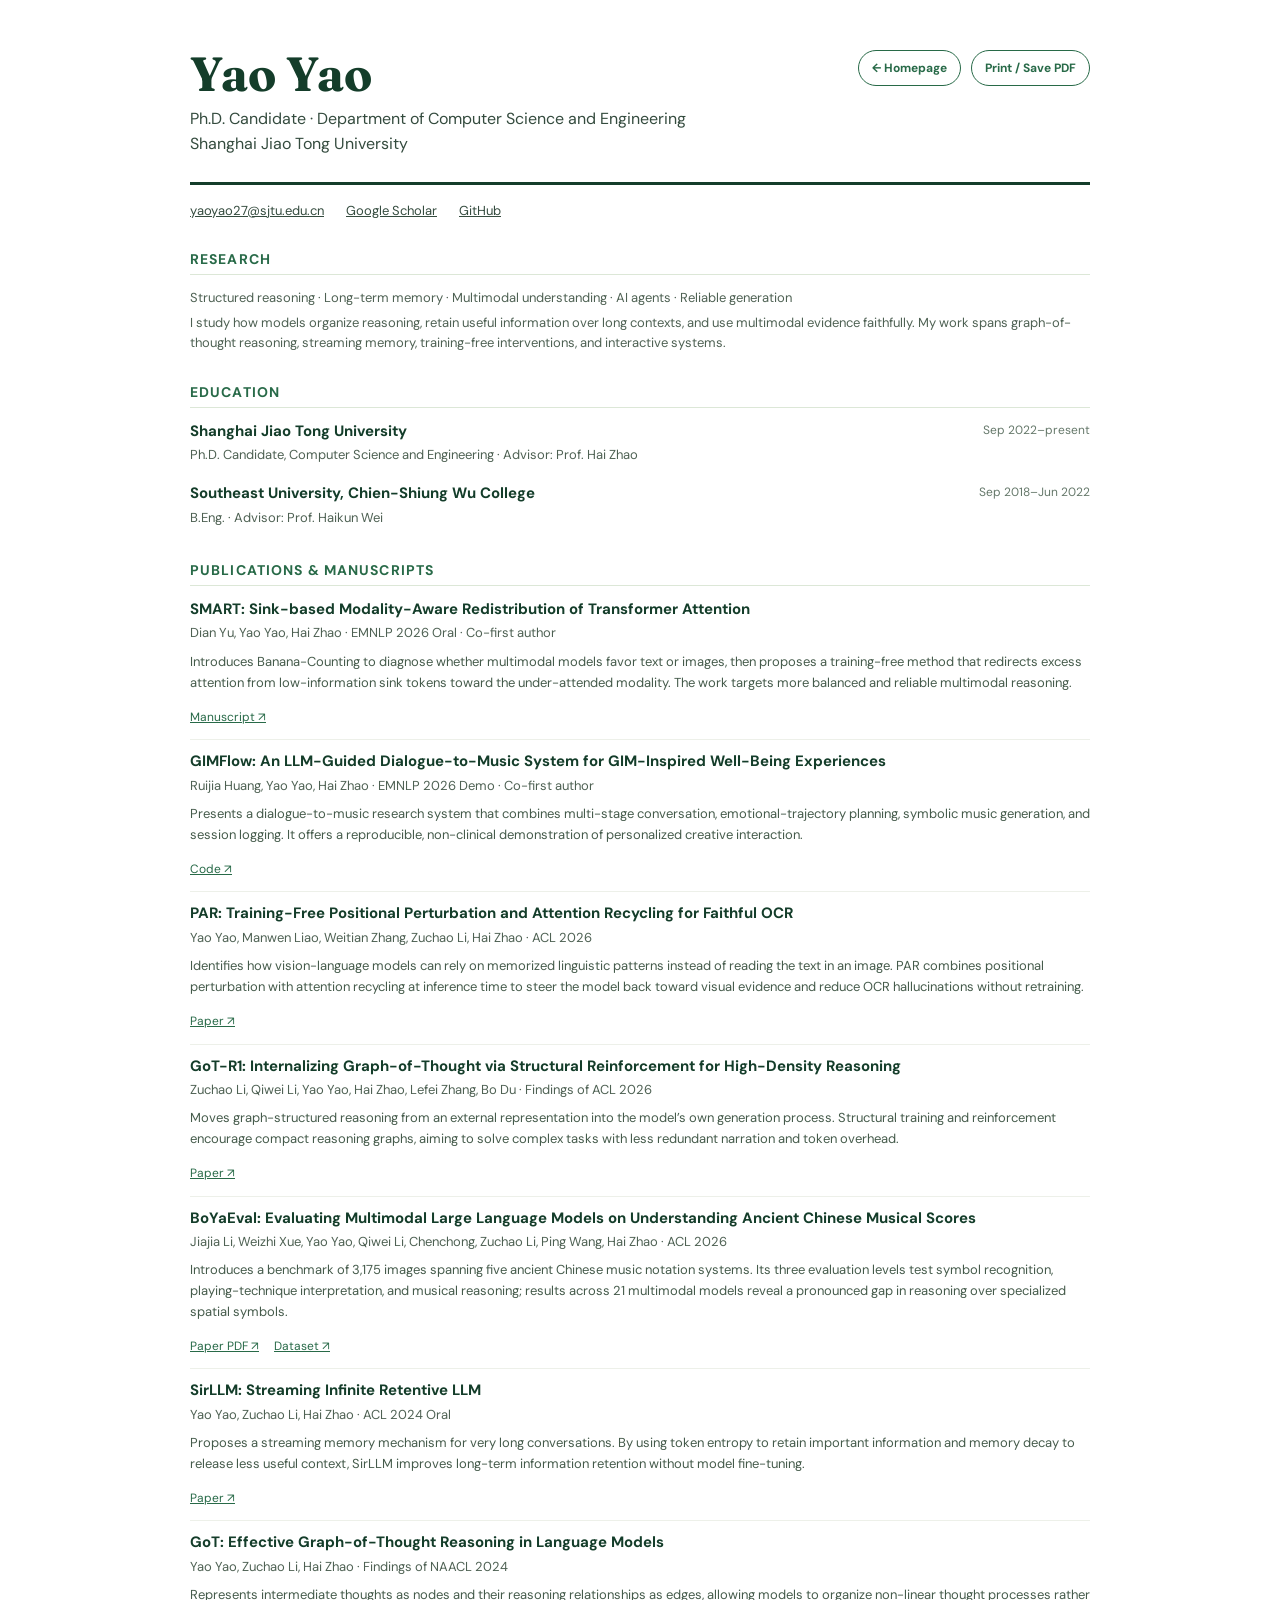
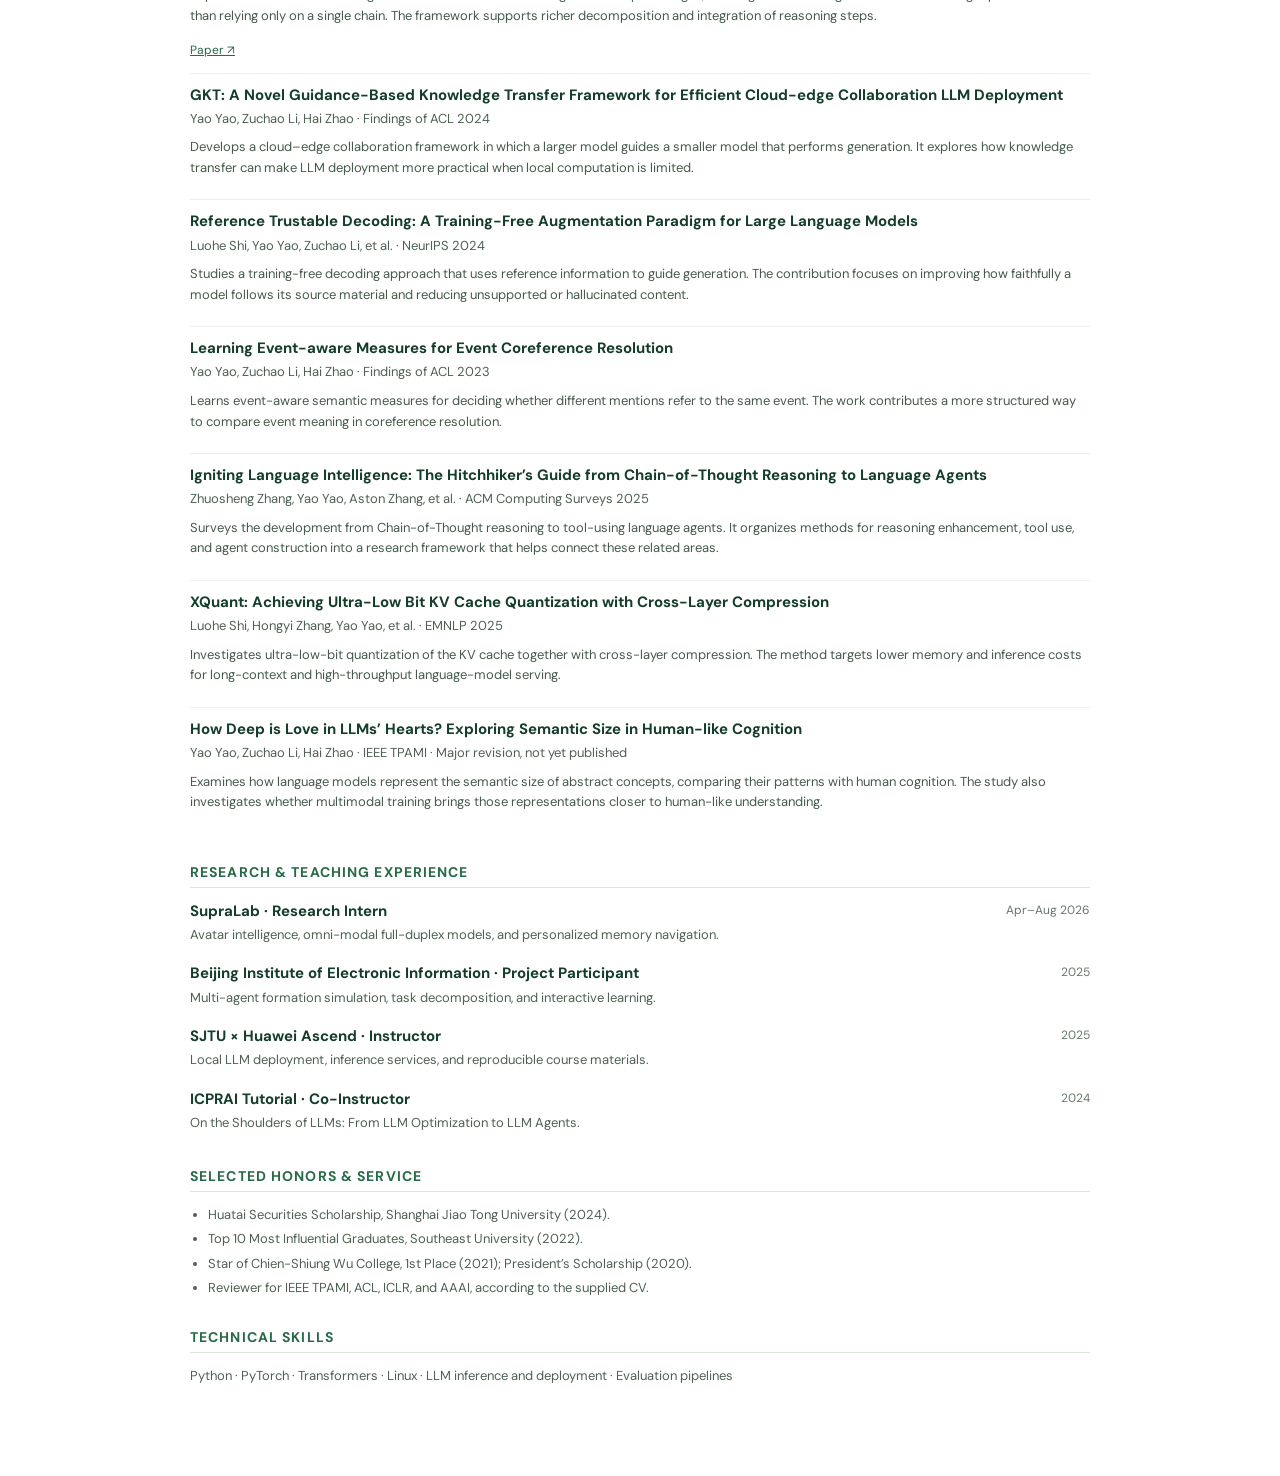
==== cv.html @ c5c96fae "Describe contributions for every CV paper" ====
<!doctype html>
<html lang="en">
<head>
  <meta charset="utf-8">
  <meta name="viewport" content="width=device-width, initial-scale=1">
  <meta name="description" content="Curriculum vitae of Yao Yao, Ph.D. candidate at Shanghai Jiao Tong University.">
  <title>CV · Yao Yao</title>
  <link rel="stylesheet" href="style.css">
</head>
<body class="cv-page">
  <a class="skip-link" href="#cv-main">Skip to CV</a>
  <main class="cv-shell" id="cv-main">
    <div class="cv-top"><div><h1>Yao Yao</h1><p>Ph.D. Candidate · Department of Computer Science and Engineering<br>Shanghai Jiao Tong University</p></div><div class="cv-toolbar"><a href="index.html">← Homepage</a><button type="button" onclick="window.print()">Print / Save PDF</button></div></div>
    <div class="cv-contact"><a href="mailto:yaoyao27@sjtu.edu.cn">yaoyao27@sjtu.edu.cn</a><a href="https://scholar.google.com/citations?user=tLMP3IkAAAAJ&amp;hl=en">Google Scholar</a><a href="https://github.com/Zoeyyao27">GitHub</a></div>
    <section class="cv-section"><h2>Research</h2><p>Structured reasoning · Long-term memory · Multimodal understanding · AI agents · Reliable generation</p><p>I study how models organize reasoning, retain useful information over long contexts, and use multimodal evidence faithfully. My work spans graph-of-thought reasoning, streaming memory, training-free interventions, and interactive systems.</p></section>
    <section class="cv-section"><h2>Education</h2><div class="cv-row"><div><h3>Shanghai Jiao Tong University</h3><p>Ph.D. Candidate, Computer Science and Engineering · Advisor: Prof. Hai Zhao</p></div><time>Sep 2022–present</time></div><div class="cv-row"><div><h3>Southeast University, Chien-Shiung Wu College</h3><p>B.Eng. · Advisor: Prof. Haikun Wei</p></div><time>Sep 2018–Jun 2022</time></div></section>
    <section class="cv-section" id="publications"><h2>Publications &amp; Manuscripts</h2>
      <div class="cv-pub"><h3>SMART: Sink-based Modality-Aware Redistribution of Transformer Attention</h3><p>Dian Yu, Yao Yao, Hai Zhao · EMNLP 2026 Oral · Co-first author</p><p class="cv-contribution">Introduces Banana-Counting to diagnose whether multimodal models favor text or images, then proposes a training-free method that redirects excess attention from low-information sink tokens toward the under-attended modality. The work targets more balanced and reliable multimodal reasoning.</p><a href="https://openreview.net/pdf?id=VONI2v2UzD">Manuscript ↗</a></div>
      <div class="cv-pub"><h3>GIMFlow: An LLM-Guided Dialogue-to-Music System for GIM-Inspired Well-Being Experiences</h3><p>Ruijia Huang, Yao Yao, Hai Zhao · EMNLP 2026 Demo · Co-first author</p><p class="cv-contribution">Presents a dialogue-to-music research system that combines multi-stage conversation, emotional-trajectory planning, symbolic music generation, and session logging. It offers a reproducible, non-clinical demonstration of personalized creative interaction.</p><a href="https://github.com/ruijiahuang2006-collab/gimflow">Code ↗</a></div>
      <div class="cv-pub"><h3>PAR: Training-Free Positional Perturbation and Attention Recycling for Faithful OCR</h3><p>Yao Yao, Manwen Liao, Weitian Zhang, Zuchao Li, Hai Zhao · ACL 2026</p><p class="cv-contribution">Identifies how vision-language models can rely on memorized linguistic patterns instead of reading the text in an image. PAR combines positional perturbation with attention recycling at inference time to steer the model back toward visual evidence and reduce OCR hallucinations without retraining.</p><a href="https://aclanthology.org/2026.acl-long.1065/">Paper ↗</a></div>
      <div class="cv-pub"><h3>GoT-R1: Internalizing Graph-of-Thought via Structural Reinforcement for High-Density Reasoning</h3><p>Zuchao Li, Qiwei Li, Yao Yao, Hai Zhao, Lefei Zhang, Bo Du · Findings of ACL 2026</p><p class="cv-contribution">Moves graph-structured reasoning from an external representation into the model’s own generation process. Structural training and reinforcement encourage compact reasoning graphs, aiming to solve complex tasks with less redundant narration and token overhead.</p><a href="https://aclanthology.org/2026.findings-acl.352/">Paper ↗</a></div>
      <div class="cv-pub"><h3>BoYaEval: Evaluating Multimodal Large Language Models on Understanding Ancient Chinese Musical Scores</h3><p>Jiajia Li, Weizhi Xue, Yao Yao, Qiwei Li, Chenchong, Zuchao Li, Ping Wang, Hai Zhao · ACL 2026</p><p class="cv-contribution">Introduces a benchmark of 3,175 images spanning five ancient Chinese music notation systems. Its three evaluation levels test symbol recognition, playing-technique interpretation, and musical reasoning; results across 21 multimodal models reveal a pronounced gap in reasoning over specialized spatial symbols.</p><a href="https://aclanthology.org/2026.acl-long.997.pdf">Paper PDF ↗</a><a href="https://huggingface.co/datasets/MYTH-Lab/BoYaEval">Dataset ↗</a></div>
      <div class="cv-pub"><h3>SirLLM: Streaming Infinite Retentive LLM</h3><p>Yao Yao, Zuchao Li, Hai Zhao · ACL 2024 Oral</p><p class="cv-contribution">Proposes a streaming memory mechanism for very long conversations. By using token entropy to retain important information and memory decay to release less useful context, SirLLM improves long-term information retention without model fine-tuning.</p><a href="https://aclanthology.org/2024.acl-long.143/">Paper ↗</a></div>
      <div class="cv-pub"><h3>GoT: Effective Graph-of-Thought Reasoning in Language Models</h3><p>Yao Yao, Zuchao Li, Hai Zhao · Findings of NAACL 2024</p><p class="cv-contribution">Represents intermediate thoughts as nodes and their reasoning relationships as edges, allowing models to organize non-linear thought processes rather than relying only on a single chain. The framework supports richer decomposition and integration of reasoning steps.</p><a href="https://aclanthology.org/2024.findings-naacl.183/">Paper ↗</a></div>
      <div class="cv-pub"><h3>GKT: A Novel Guidance-Based Knowledge Transfer Framework for Efficient Cloud-edge Collaboration LLM Deployment</h3><p>Yao Yao, Zuchao Li, Hai Zhao · Findings of ACL 2024</p><p class="cv-contribution">Develops a cloud–edge collaboration framework in which a larger model guides a smaller model that performs generation. It explores how knowledge transfer can make LLM deployment more practical when local computation is limited.</p></div>
      <div class="cv-pub"><h3>Reference Trustable Decoding: A Training-Free Augmentation Paradigm for Large Language Models</h3><p>Luohe Shi, Yao Yao, Zuchao Li, et al. · NeurIPS 2024</p><p class="cv-contribution">Studies a training-free decoding approach that uses reference information to guide generation. The contribution focuses on improving how faithfully a model follows its source material and reducing unsupported or hallucinated content.</p></div>
      <div class="cv-pub"><h3>Learning Event-aware Measures for Event Coreference Resolution</h3><p>Yao Yao, Zuchao Li, Hai Zhao · Findings of ACL 2023</p><p class="cv-contribution">Learns event-aware semantic measures for deciding whether different mentions refer to the same event. The work contributes a more structured way to compare event meaning in coreference resolution.</p></div>
      <div class="cv-pub"><h3>Igniting Language Intelligence: The Hitchhiker’s Guide from Chain-of-Thought Reasoning to Language Agents</h3><p>Zhuosheng Zhang, Yao Yao, Aston Zhang, et al. · ACM Computing Surveys 2025</p><p class="cv-contribution">Surveys the development from Chain-of-Thought reasoning to tool-using language agents. It organizes methods for reasoning enhancement, tool use, and agent construction into a research framework that helps connect these related areas.</p></div>
      <div class="cv-pub"><h3>XQuant: Achieving Ultra-Low Bit KV Cache Quantization with Cross-Layer Compression</h3><p>Luohe Shi, Hongyi Zhang, Yao Yao, et al. · EMNLP 2025</p><p class="cv-contribution">Investigates ultra-low-bit quantization of the KV cache together with cross-layer compression. The method targets lower memory and inference costs for long-context and high-throughput language-model serving.</p></div>
      <div class="cv-pub"><h3>How Deep is Love in LLMs’ Hearts? Exploring Semantic Size in Human-like Cognition</h3><p>Yao Yao, Zuchao Li, Hai Zhao · IEEE TPAMI · Major revision, not yet published</p><p class="cv-contribution">Examines how language models represent the semantic size of abstract concepts, comparing their patterns with human cognition. The study also investigates whether multimodal training brings those representations closer to human-like understanding.</p></div>
    </section>
    <section class="cv-section"><h2>Research &amp; Teaching Experience</h2><div class="cv-row"><div><h3>SupraLab · Research Intern</h3><p>Avatar intelligence, omni-modal full-duplex models, and personalized memory navigation.</p></div><time>Apr–Aug 2026</time></div><div class="cv-row"><div><h3>Beijing Institute of Electronic Information · Project Participant</h3><p>Multi-agent formation simulation, task decomposition, and interactive learning.</p></div><time>2025</time></div><div class="cv-row"><div><h3>SJTU × Huawei Ascend · Instructor</h3><p>Local LLM deployment, inference services, and reproducible course materials.</p></div><time>2025</time></div><div class="cv-row"><div><h3>ICPRAI Tutorial · Co-Instructor</h3><p>On the Shoulders of LLMs: From LLM Optimization to LLM Agents.</p></div><time>2024</time></div></section>
    <section class="cv-section"><h2>Selected Honors &amp; Service</h2><ul><li>Huatai Securities Scholarship, Shanghai Jiao Tong University (2024).</li><li>Top 10 Most Influential Graduates, Southeast University (2022).</li><li>Star of Chien-Shiung Wu College, 1st Place (2021); President’s Scholarship (2020).</li><li>Reviewer for IEEE TPAMI, ACL, ICLR, and AAAI, according to the supplied CV.</li></ul></section>
    <section class="cv-section"><h2>Technical Skills</h2><p>Python · PyTorch · Transformers · Linux · LLM inference and deployment · Evaluation pipelines</p></section>
  </main>
</body>
</html>
---- style.css ----
@import url('https://fonts.googleapis.com/css2?family=DM+Sans:wght@400;500;600;700&family=Fraunces:opsz,wght,SOFT,WONK@9..144,500,50,1;9..144,600,50,1&display=swap');
:root{--bg:#f7f9f2;--paper:#fffefa;--dark:#143d2a;--green:#286a48;--green2:#dcebd9;--mint:#edf5e9;--peach:#ffe1c5;--line:#dce7d7;--text:#344b3e;--muted:#65786a;--radius:24px}*{box-sizing:border-box}html{scroll-behavior:smooth}body{margin:0;background:var(--bg);color:var(--text);font-family:'DM Sans',Arial,sans-serif;line-height:1.58}a{color:inherit;text-decoration:none}a:hover{color:var(--green)}a:focus-visible{outline:3px solid #e6aa72;outline-offset:4px;border-radius:3px}img{display:block;max-width:100%}.container{width:min(1180px,calc(100% - 64px));margin-inline:auto}.skip-link{position:absolute;left:16px;top:-80px;z-index:10;background:var(--dark);color:white;padding:10px}.skip-link:focus{top:12px}.site-header{position:relative;z-index:2;border-bottom:1px solid var(--line);background:rgba(247,249,242,.94)}.header-inner{min-height:82px;display:flex;justify-content:space-between;align-items:center;gap:28px}.brand{font-size:22px;font-weight:700;color:var(--dark);white-space:nowrap;letter-spacing:-.04em}.brand-mark{font-size:24px;color:#edaf75;margin-right:6px}.brand-dot{color:#efaf73}.nav{display:flex;align-items:center;gap:32px;font-size:13px;font-weight:700;color:#415b47}.nav a{white-space:nowrap}.nav-contact{background:var(--dark);color:white!important;padding:10px 18px;border-radius:50px}.nav-contact:hover{background:var(--green)}.hero{min-height:600px;display:grid;grid-template-columns:1.15fr .85fr;align-items:center;gap:55px;padding-top:66px;padding-bottom:64px}.eyebrow,.section-kicker{font-size:11px;font-weight:700;letter-spacing:.13em;text-transform:uppercase;color:var(--green)}.eyebrow{display:inline-flex;align-items:center;gap:9px;background:#e8f1e2;padding:10px 14px;border-radius:40px;letter-spacing:.04em}.status-dot{width:8px;height:8px;background:#5b9b67;border-radius:50%;box-shadow:0 0 0 4px #d6e8cc}.hero h1,h2{font-family:Fraunces,Georgia,serif;color:var(--dark);font-weight:600;letter-spacing:-.065em;line-height:1.08}.hero h1{font-size:clamp(50px,6vw,82px);margin:25px 0 22px}.hero h1 em,h2 em{color:#4d8c67;font-weight:500}.wave{display:inline-block;color:#e5ac73;font-size:.55em;vertical-align:top;transform:rotate(-15deg)}.hero-lead{max-width:590px;font-size:18px;line-height:1.7;color:#536657}.hero-lead strong{color:var(--dark);font-weight:700}.hero-actions{display:flex;flex-wrap:wrap;gap:12px;margin:32px 0 23px}.button{display:inline-flex;align-items:center;justify-content:center;gap:24px;border-radius:50px;padding:14px 22px;font-weight:700;font-size:14px;transition:transform .2s,background .2s}.button:hover{transform:translateY(-2px)}.button-primary{background:var(--dark);color:white!important}.button-primary:hover{background:var(--green)}.button-outline{border:1.5px solid #9bbca3;color:var(--dark)}.social-line{display:flex;flex-wrap:wrap;gap:12px;color:var(--muted);font-size:13px;font-weight:700}.social-line a{text-decoration:underline;text-underline-offset:4px;text-decoration-color:#a4c5a8}.hero-visual{position:relative;max-width:460px;margin:auto}.portrait-wrap{position:relative;width:min(100%,420px);aspect-ratio:1/.95;border-radius:48% 48% 38% 38%;background:var(--green2);padding:15px;transform:rotate(3deg)}.portrait-wrap:before{content:"";position:absolute;inset:-16px 25px 15px -14px;border:2px dashed #abc8aa;border-radius:48% 48% 38% 38%;transform:rotate(-7deg)}.portrait-wrap img{position:relative;width:100%;height:100%;object-fit:cover;object-position:center 30%;border-radius:48% 48% 38% 38%;transform:rotate(-3deg)}.portrait-flower{position:absolute;z-index:1;line-height:1;color:#edb47f}.flower-one{font-size:84px;left:-42px;bottom:24px}.flower-two{font-size:57px;right:-29px;top:42px;color:#d1dfbf}.portrait-caption{position:relative;display:flex;align-items:center;gap:15px;background:var(--paper);border:1px solid var(--line);box-shadow:0 12px 35px #193d2a12;border-radius:18px;padding:14px 22px;font-size:12px;line-height:1.5;width:max-content;max-width:90%;margin:-15px 0 0 auto}.caption-icon{display:grid;place-items:center;background:var(--peach);width:38px;height:38px;border-radius:50%;font-size:20px;color:var(--dark)}.portrait-caption strong{color:var(--dark)}.job-banner{display:grid;grid-template-columns:auto 1fr auto;gap:22px;align-items:center;background:#e8f1e3;border:1px solid #d3e4cf;border-radius:20px;padding:21px 27px}.job-badge{color:#276045;background:#f9fdf5;border:1px solid #b8d6b5;border-radius:30px;padding:9px 13px;white-space:nowrap;font-size:11px;font-weight:700;letter-spacing:.06em}.job-banner p{margin:0;font-size:14px}.job-banner a,.text-link{color:var(--green);font-weight:700;white-space:nowrap;text-decoration:underline;text-decoration-color:#a4c8a5;text-underline-offset:5px}.section{padding-top:115px;padding-bottom:115px;scroll-margin-top:40px}.section-heading{display:flex;align-items:end;justify-content:space-between;gap:40px;margin-bottom:38px}.section-kicker{margin:0 0 16px}.section h2,.emnlp-section h2,.about-section h2,.contact-section h2{font-size:clamp(36px,4.3vw,56px);margin:0}.section-intro{max-width:390px;margin:0 0 7px;color:var(--muted);font-size:15px}.research-grid{display:grid;grid-template-columns:repeat(3,1fr);gap:18px}.research-card{position:relative;display:flex;flex-direction:column;min-height:325px;padding:28px;border:1px solid var(--line);border-radius:var(--radius);background:var(--paper);transition:transform .2s,box-shadow .2s}.research-card:hover{transform:translateY(-4px);box-shadow:0 14px 35px #193d2a10}.research-card:nth-child(2){background:#eef4e9}.research-card:nth-child(3){background:#fbf3e8}.card-symbol{font-size:40px;line-height:1;color:#ddad79}.research-card:nth-child(2) .card-symbol{color:#79ad84}.card-index{position:absolute;right:28px;top:29px;font-size:13px;color:#8da38d}.research-card h3{font-family:Fraunces,Georgia,serif;color:var(--dark);letter-spacing:-.035em;font-size:27px;line-height:1.2;margin:31px 0 10px}.research-card p{font-size:14px;color:#607365;margin:0}.card-tags{margin-top:auto;padding-top:22px;display:flex;flex-wrap:wrap;gap:7px}.card-tags span{font-size:11px;font-weight:700;color:#507358;border:1px solid #c8d9c6;border-radius:20px;padding:5px 9px}.emnlp-section{background:#153d2b;color:#eaf5e7;padding:95px 0;scroll-margin-top:20px}.emnlp-section .section-kicker{color:#b7ddae}.emnlp-section h2{color:white}.emnlp-section h2 em{color:#b8dbb1}.emnlp-section h2 span{color:#dfad80;font-size:.6em}.emnlp-heading{display:flex;justify-content:space-between;align-items:end;gap:30px;margin-bottom:34px}.emnlp-heading p:last-child{max-width:610px;color:#d1dfd0;margin:18px 0 0}.emnlp-section .text-link{color:#e6f1df;text-decoration-color:#8aaf8a}.emnlp-grid{display:grid;grid-template-columns:repeat(2,1fr);gap:18px}.conference-card{display:flex;flex-direction:column;min-height:320px;background:#f8faf4;color:var(--text);border-radius:22px;padding:28px}.paper-type{align-self:start;background:#e4eddc;color:#386b48;padding:5px 11px;border-radius:20px;font-size:11px;font-weight:700;letter-spacing:.07em}.conference-card h3{font-family:Fraunces,Georgia,serif;color:var(--dark);font-size:39px;letter-spacing:-.05em;line-height:1;margin:23px 0 8px}.paper-subtitle{font-weight:700;color:#2b563b!important;margin:0 0 12px!important}.conference-card p{font-size:14px;color:#667969;margin:0}.paper-footer{margin-top:auto;padding-top:22px;display:flex;align-items:center;justify-content:space-between;gap:12px;font-size:12px;font-weight:700}.paper-footer a{color:var(--green);text-decoration:underline;text-underline-offset:4px}.conference-note{color:#bed0bf;font-size:11px;margin:17px 0 0}.publications-heading{align-items:end}.publication-list{border-top:1px solid var(--line)}.publication{display:grid;grid-template-columns:125px 1fr;gap:24px;border-bottom:1px solid var(--line);padding:28px 0}.pub-year{font-weight:700;color:var(--dark);font-size:15px}.pub-year span{display:block;color:#6a946f;font-size:11px;letter-spacing:.08em}.publication h3{font-family:Fraunces,Georgia,serif;color:var(--dark);font-size:22px;line-height:1.3;letter-spacing:-.025em;margin:0 0 6px}.publication p{color:var(--muted);font-size:13px;margin:0 0 10px}.pub-links{display:flex;gap:19px}.pub-links a,.more-work{color:var(--green);font-size:12px;font-weight:700;text-decoration:underline;text-underline-offset:4px}.more-work{display:inline-flex;align-items:center;gap:14px;margin-top:28px;font-size:14px}.about-section{background:#ebf2e6;padding:100px 0;scroll-margin-top:20px}.about-grid{display:grid;grid-template-columns:1fr .75fr;gap:100px}.about-grid p:not(.section-kicker){max-width:620px;color:#506553}.about-grid .text-link{display:inline-block;margin-top:9px}.about-facts{border-top:1px solid #bdd5bb}.about-facts>div{padding:23px 0;border-bottom:1px solid #bdd5bb}.about-facts span{display:block;color:var(--green);font-size:10px;font-weight:700;letter-spacing:.13em}.about-facts strong{display:block;margin:5px 0 2px;color:var(--dark);font-size:17px}.about-facts small{color:var(--muted)}.contact-section{position:relative;text-align:center;max-width:750px;padding-top:125px;padding-bottom:125px;scroll-margin-top:20px}.contact-flower{position:absolute;right:2%;top:72px;font-size:70px;color:#e6b588}.contact-section h2{max-width:680px;margin:auto}.contact-section>p:not(.section-kicker){font-size:16px;color:var(--muted);margin:22px auto 25px;max-width:520px}.contact-email{display:block;color:var(--green);font-size:13px;font-weight:700;margin-top:14px}.footer{border-top:1px solid var(--line)}.footer-inner{display:flex;justify-content:space-between;gap:22px;align-items:center;min-height:85px;font-size:12px;color:var(--muted)}.footer-inner span span{color:#e6ae77}.footer-inner div{display:flex;gap:22px;font-weight:700}.cv-page{background:#fff}.cv-shell{width:min(900px,calc(100% - 48px));margin:50px auto 90px}.cv-top{display:flex;justify-content:space-between;align-items:start;gap:20px;border-bottom:3px solid var(--dark);padding-bottom:25px}.cv-top h1{font-family:Fraunces,Georgia,serif;font-size:48px;color:var(--dark);line-height:1;margin:0}.cv-top p{margin:8px 0 0}.cv-toolbar{display:flex;gap:10px}.cv-toolbar a,.cv-toolbar button{cursor:pointer;border:1px solid var(--green);border-radius:40px;background:white;color:var(--green);font:700 12px 'DM Sans',Arial,sans-serif;padding:9px 13px;white-space:nowrap}.cv-contact{display:flex;flex-wrap:wrap;gap:9px 22px;font-size:13px;margin:16px 0 25px}.cv-contact a{text-decoration:underline}.cv-section{margin-top:29px}.cv-section h2{font:700 14px 'DM Sans',Arial,sans-serif;letter-spacing:.08em;text-transform:uppercase;color:var(--green);border-bottom:1px solid var(--line);padding-bottom:6px;margin:0 0 13px}.cv-section h3{font-size:15px;line-height:1.35;color:var(--dark);margin:0}.cv-section p,.cv-section li{font-size:13px;margin:4px 0;color:#4e6153}.cv-section ul{margin:8px 0;padding-left:18px}.cv-row{display:flex;justify-content:space-between;gap:25px;margin-bottom:14px}.cv-row time{white-space:nowrap;color:var(--muted);font-size:12px}.cv-pub{padding:0 0 11px;margin-bottom:11px;border-bottom:1px solid #edf0e9}.cv-pub:last-child{border-bottom:0}.cv-pub a{color:var(--green);font-size:12px;text-decoration:underline}.cv-note{font-size:11px;color:var(--muted)}
@media(max-width:850px){.header-inner{align-items:start;padding:17px 0;flex-direction:column;gap:12px}.nav{width:100%;gap:8px 20px;overflow-x:auto;padding-bottom:4px}.nav a{font-size:12px}.nav-contact{padding:6px 12px}.hero{grid-template-columns:1fr .75fr;gap:25px;min-height:0}.hero h1{font-size:clamp(44px,6vw,65px)}.hero-lead{font-size:16px}.job-banner{grid-template-columns:1fr auto}.job-badge{grid-column:1/-1;justify-self:start}.section-heading{align-items:start;flex-direction:column;gap:16px}.research-grid{gap:12px}.research-card{padding:20px}.research-card h3{font-size:23px}.about-grid{gap:35px}}
@media(max-width:650px){.container{width:min(100% - 36px,500px)}.header-inner{gap:13px}.brand{font-size:20px}.nav{gap:14px}.nav a{font-size:11px}.hero{display:flex;flex-direction:column-reverse;align-items:start;gap:25px;padding-top:36px;padding-bottom:36px}.hero-visual{width:min(78%,310px);margin:0 auto}.portrait-wrap{width:100%}.portrait-caption{padding:8px 11px;font-size:10px}.caption-icon{width:30px;height:30px}.flower-one{font-size:55px;left:-25px}.flower-two{font-size:40px;right:-19px}.hero h1{font-size:clamp(44px,12vw,66px);margin:18px 0}.hero-lead{font-size:15px}.eyebrow{font-size:10px}.hero-actions{margin:25px 0 18px}.button{padding:12px 17px;font-size:13px;gap:13px}.job-banner{display:block;padding:20px}.job-banner p{margin:15px 0;font-size:13px}.job-banner a{font-size:13px}.section{padding-top:72px;padding-bottom:72px}.section h2,.emnlp-section h2,.about-section h2,.contact-section h2{font-size:clamp(34px,9vw,48px)}.section-intro{font-size:14px}.research-grid,.emnlp-grid,.about-grid{grid-template-columns:1fr}.research-card{min-height:250px}.research-card h3{margin-top:20px}.emnlp-section,.about-section{padding:70px 0}.emnlp-heading{display:block}.emnlp-heading .text-link{display:inline-block;margin-top:18px}.conference-card{min-height:290px;padding:22px}.conference-card h3{font-size:35px}.publication{grid-template-columns:1fr;gap:7px;padding:22px 0}.pub-year span{display:inline;margin-left:5px}.publication h3{font-size:19px}.about-grid{gap:35px}.contact-section{padding-top:85px;padding-bottom:85px}.contact-flower{font-size:45px;top:39px}.footer-inner{padding:23px 0;align-items:start;flex-direction:column;gap:12px}.cv-shell{margin-top:25px}.cv-top{display:block}.cv-top h1{font-size:39px}.cv-toolbar{margin-top:16px}.cv-row{display:block}.cv-row time{display:block;margin:4px 0}}
@media(prefers-reduced-motion:reduce){html{scroll-behavior:auto}*,*:before,*:after{transition:none!important}}
@media print{.site-header,.footer,.cv-toolbar,.skip-link{display:none!important}.cv-shell{width:100%;margin:0}.cv-section{break-inside:avoid}.cv-pub{break-inside:avoid}body{background:white;color:#222}.cv-top{padding-bottom:10px}.cv-section{margin-top:20px}}
.cv-pub .cv-contribution{margin:8px 0 10px;color:#455b4b;line-height:1.58}.cv-pub>a+a{margin-left:15px}
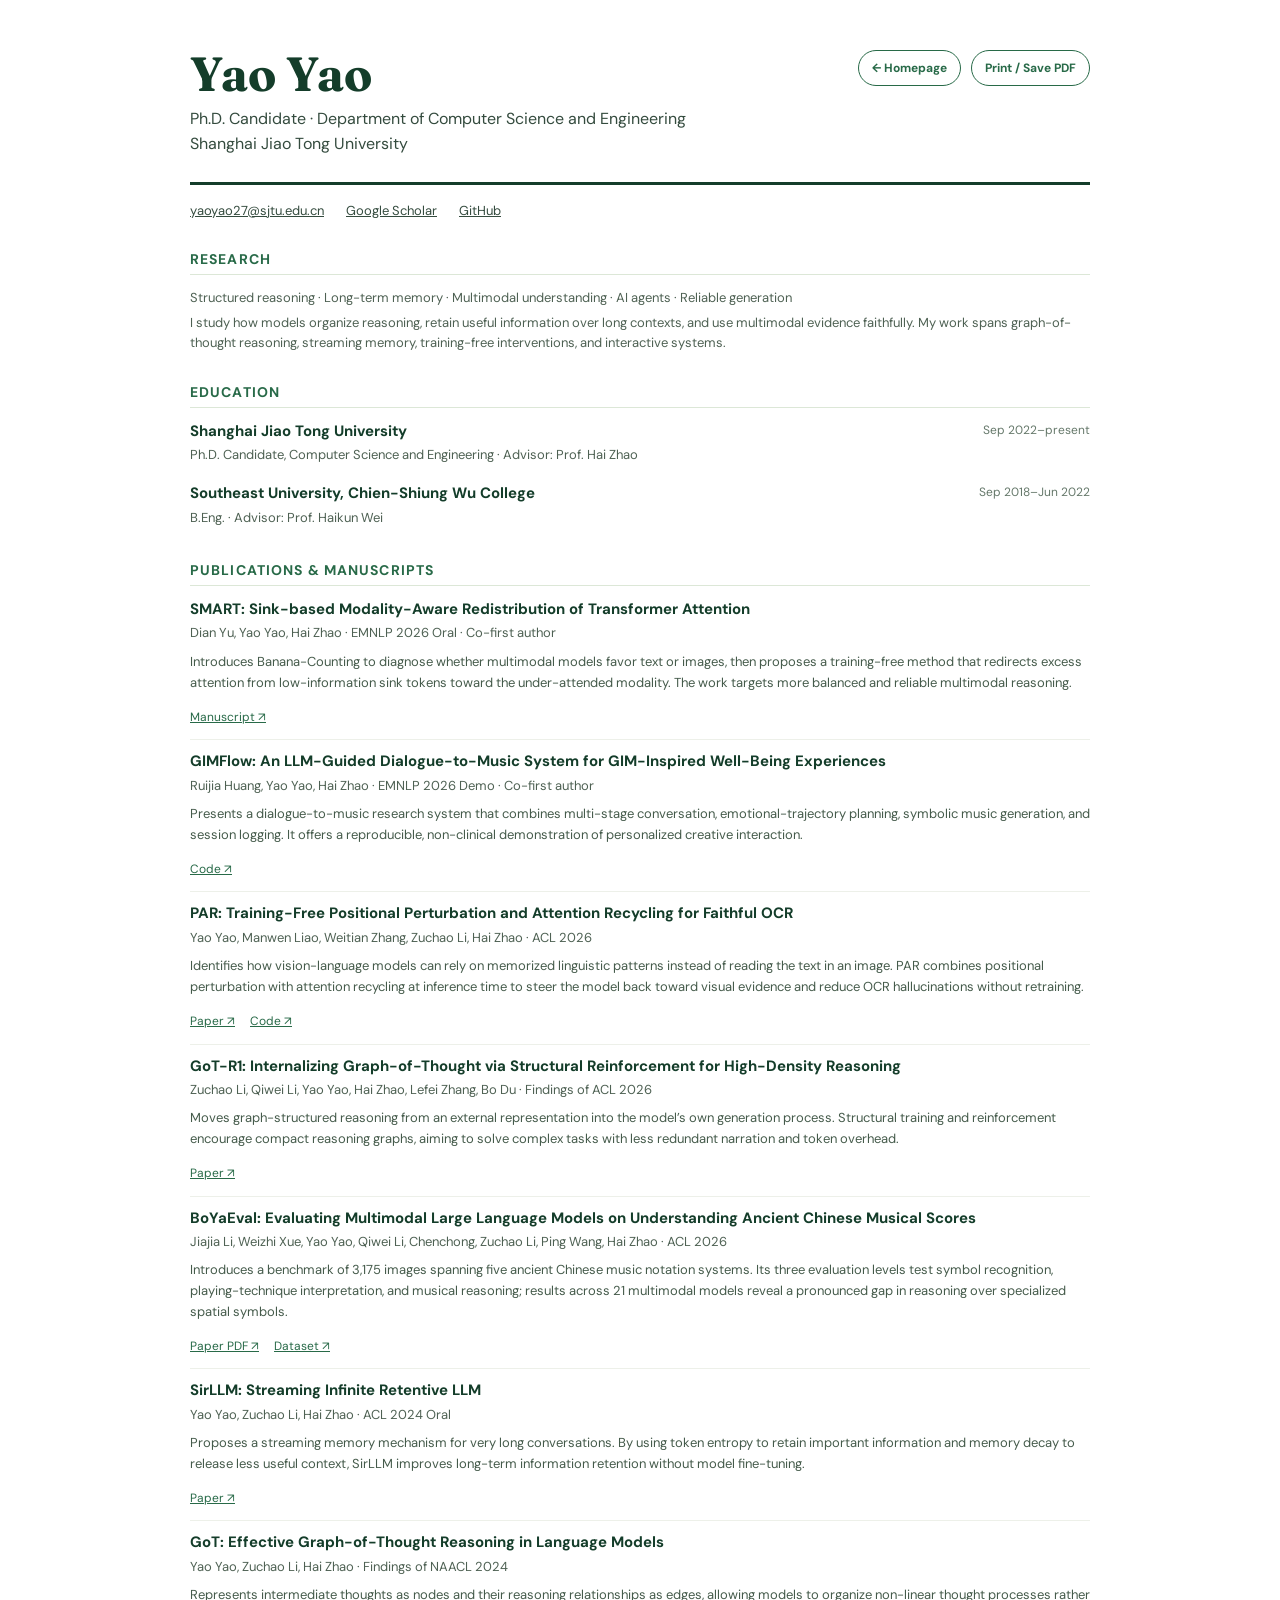
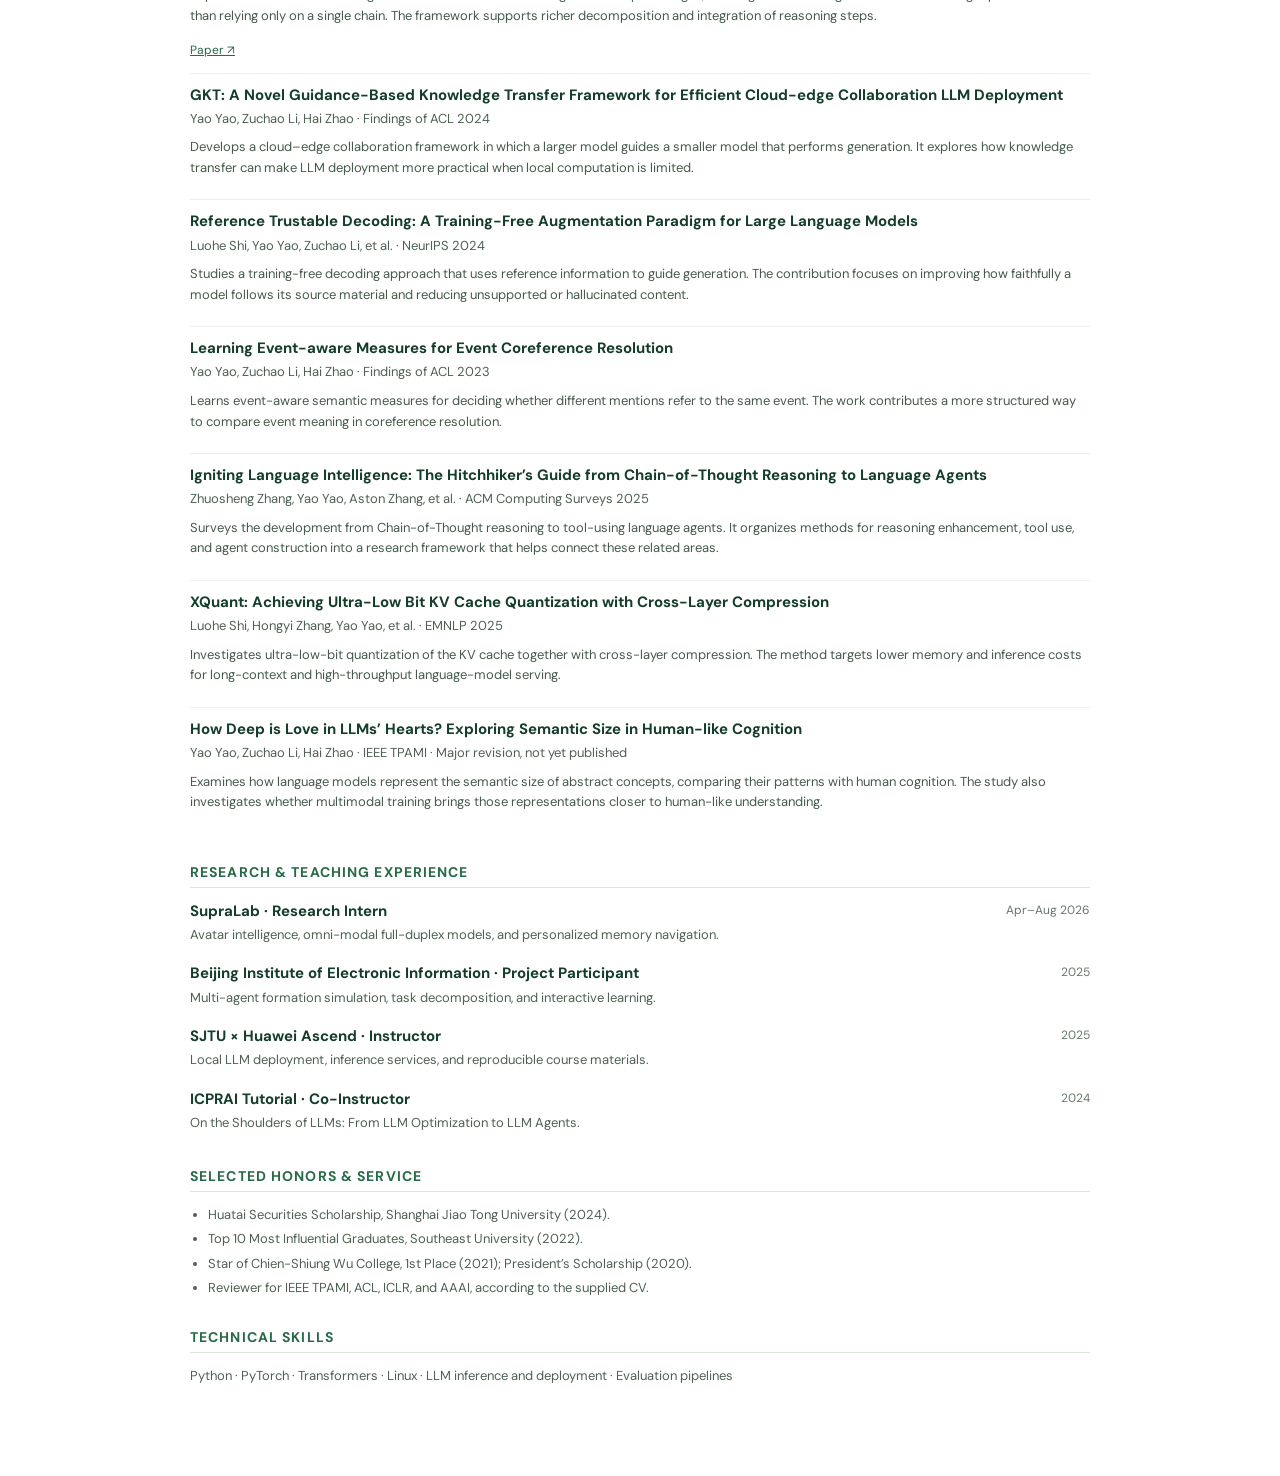
==== commit da3b79a1: "Link PAR code from CV" ====
--- a/cv.html
+++ b/cv.html
@@ -17,7 +17,7 @@
     <section class="cv-section" id="publications"><h2>Publications &amp; Manuscripts</h2>
       <div class="cv-pub"><h3>SMART: Sink-based Modality-Aware Redistribution of Transformer Attention</h3><p>Dian Yu, Yao Yao, Hai Zhao · EMNLP 2026 Oral · Co-first author</p><p class="cv-contribution">Introduces Banana-Counting to diagnose whether multimodal models favor text or images, then proposes a training-free method that redirects excess attention from low-information sink tokens toward the under-attended modality. The work targets more balanced and reliable multimodal reasoning.</p><a href="https://openreview.net/pdf?id=VONI2v2UzD">Manuscript ↗</a></div>
       <div class="cv-pub"><h3>GIMFlow: An LLM-Guided Dialogue-to-Music System for GIM-Inspired Well-Being Experiences</h3><p>Ruijia Huang, Yao Yao, Hai Zhao · EMNLP 2026 Demo · Co-first author</p><p class="cv-contribution">Presents a dialogue-to-music research system that combines multi-stage conversation, emotional-trajectory planning, symbolic music generation, and session logging. It offers a reproducible, non-clinical demonstration of personalized creative interaction.</p><a href="https://github.com/ruijiahuang2006-collab/gimflow">Code ↗</a></div>
-      <div class="cv-pub"><h3>PAR: Training-Free Positional Perturbation and Attention Recycling for Faithful OCR</h3><p>Yao Yao, Manwen Liao, Weitian Zhang, Zuchao Li, Hai Zhao · ACL 2026</p><p class="cv-contribution">Identifies how vision-language models can rely on memorized linguistic patterns instead of reading the text in an image. PAR combines positional perturbation with attention recycling at inference time to steer the model back toward visual evidence and reduce OCR hallucinations without retraining.</p><a href="https://aclanthology.org/2026.acl-long.1065/">Paper ↗</a></div>
+      <div class="cv-pub"><h3>PAR: Training-Free Positional Perturbation and Attention Recycling for Faithful OCR</h3><p>Yao Yao, Manwen Liao, Weitian Zhang, Zuchao Li, Hai Zhao · ACL 2026</p><p class="cv-contribution">Identifies how vision-language models can rely on memorized linguistic patterns instead of reading the text in an image. PAR combines positional perturbation with attention recycling at inference time to steer the model back toward visual evidence and reduce OCR hallucinations without retraining.</p><a href="https://aclanthology.org/2026.acl-long.1065/">Paper ↗</a><a href="https://github.com/Zoeyyao27/PAR-for-Faithful-OCR">Code ↗</a></div>
       <div class="cv-pub"><h3>GoT-R1: Internalizing Graph-of-Thought via Structural Reinforcement for High-Density Reasoning</h3><p>Zuchao Li, Qiwei Li, Yao Yao, Hai Zhao, Lefei Zhang, Bo Du · Findings of ACL 2026</p><p class="cv-contribution">Moves graph-structured reasoning from an external representation into the model’s own generation process. Structural training and reinforcement encourage compact reasoning graphs, aiming to solve complex tasks with less redundant narration and token overhead.</p><a href="https://aclanthology.org/2026.findings-acl.352/">Paper ↗</a></div>
       <div class="cv-pub"><h3>BoYaEval: Evaluating Multimodal Large Language Models on Understanding Ancient Chinese Musical Scores</h3><p>Jiajia Li, Weizhi Xue, Yao Yao, Qiwei Li, Chenchong, Zuchao Li, Ping Wang, Hai Zhao · ACL 2026</p><p class="cv-contribution">Introduces a benchmark of 3,175 images spanning five ancient Chinese music notation systems. Its three evaluation levels test symbol recognition, playing-technique interpretation, and musical reasoning; results across 21 multimodal models reveal a pronounced gap in reasoning over specialized spatial symbols.</p><a href="https://aclanthology.org/2026.acl-long.997.pdf">Paper PDF ↗</a><a href="https://huggingface.co/datasets/MYTH-Lab/BoYaEval">Dataset ↗</a></div>
       <div class="cv-pub"><h3>SirLLM: Streaming Infinite Retentive LLM</h3><p>Yao Yao, Zuchao Li, Hai Zhao · ACL 2024 Oral</p><p class="cv-contribution">Proposes a streaming memory mechanism for very long conversations. By using token entropy to retain important information and memory decay to release less useful context, SirLLM improves long-term information retention without model fine-tuning.</p><a href="https://aclanthology.org/2024.acl-long.143/">Paper ↗</a></div>
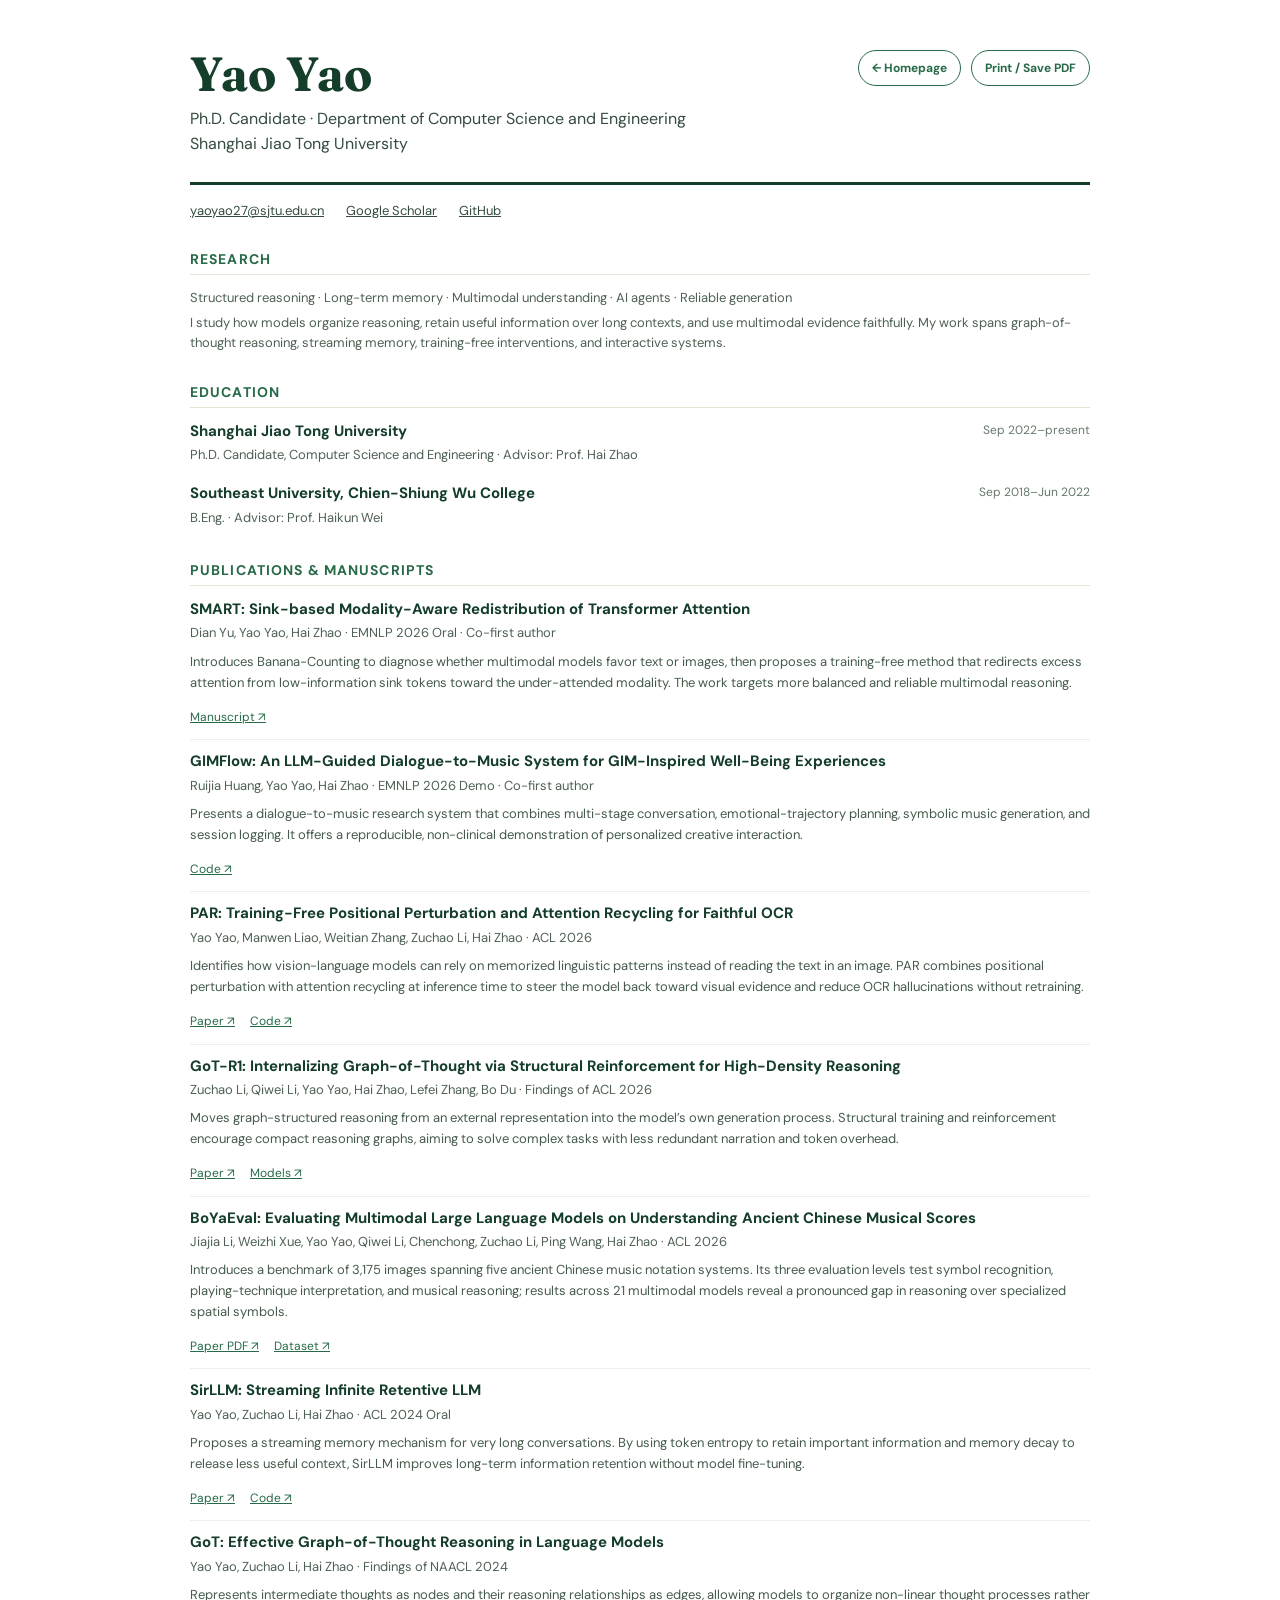
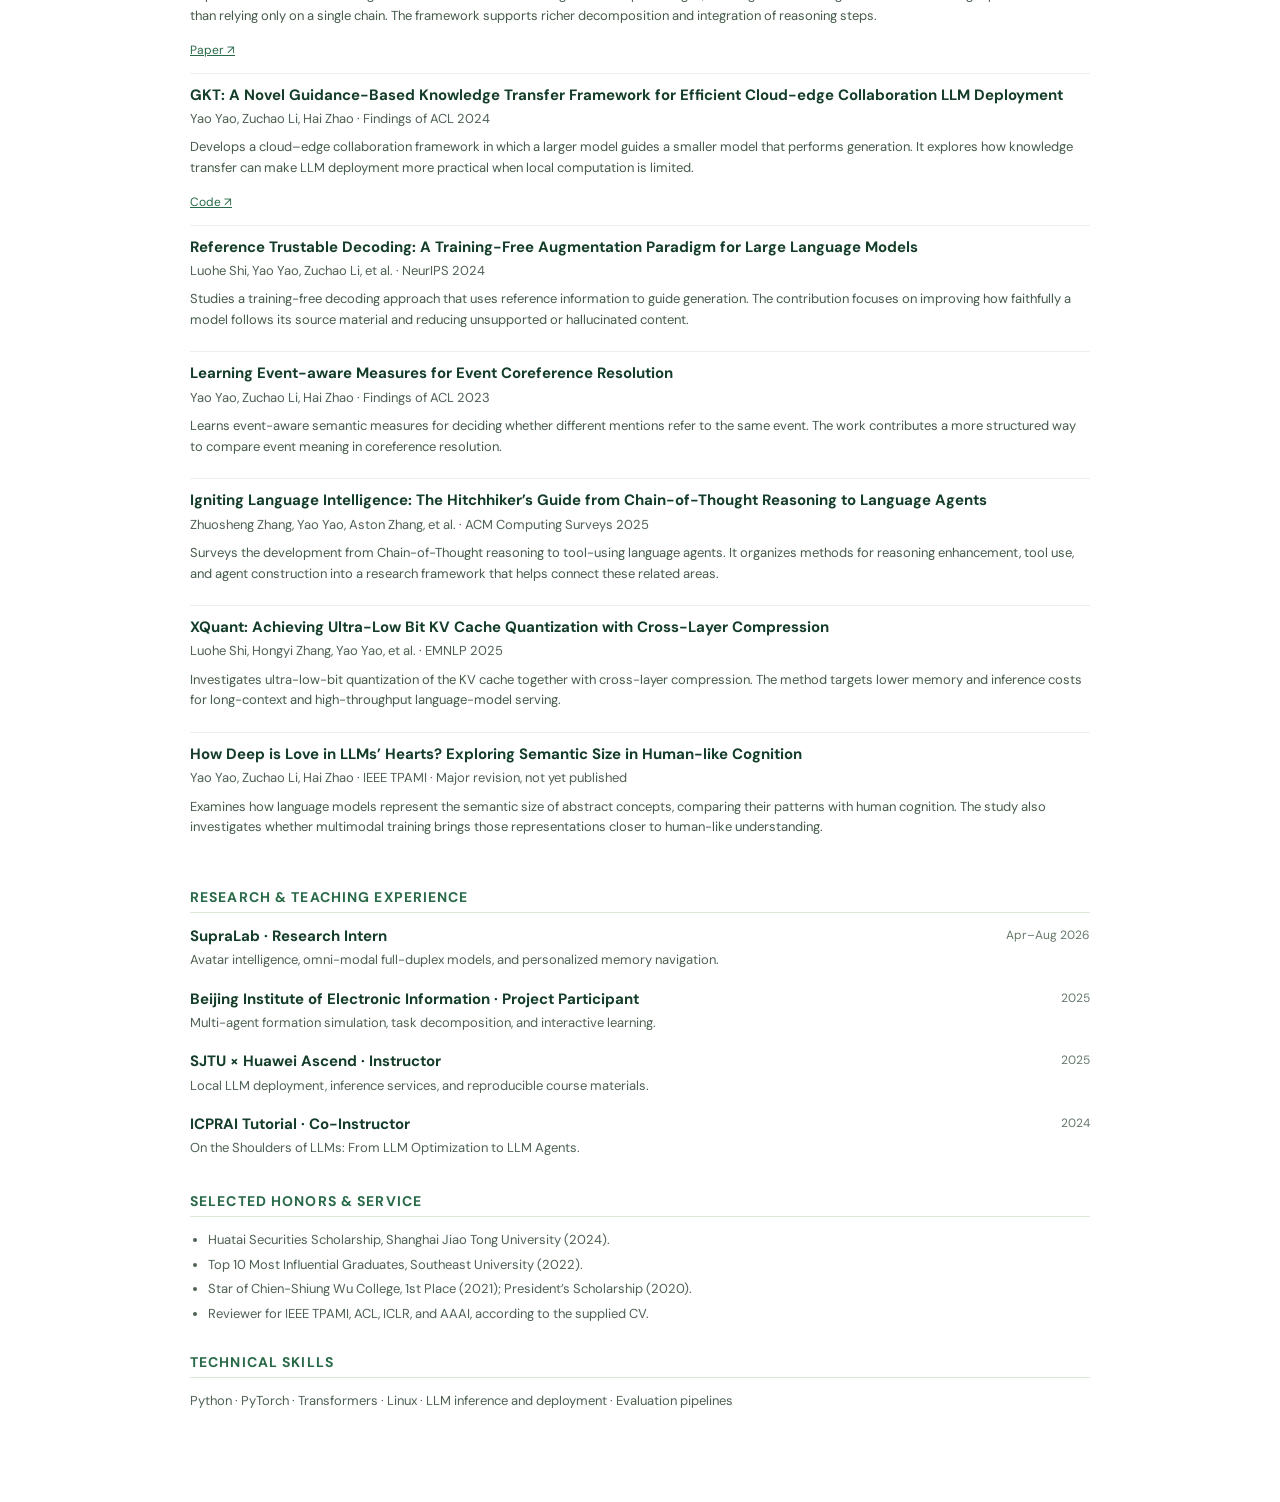
==== commit 1962eac3: "Link SirLLM GKT code and GoT-R1 models" ====
--- a/cv.html
+++ b/cv.html
@@ -18,11 +18,11 @@
       <div class="cv-pub"><h3>SMART: Sink-based Modality-Aware Redistribution of Transformer Attention</h3><p>Dian Yu, Yao Yao, Hai Zhao · EMNLP 2026 Oral · Co-first author</p><p class="cv-contribution">Introduces Banana-Counting to diagnose whether multimodal models favor text or images, then proposes a training-free method that redirects excess attention from low-information sink tokens toward the under-attended modality. The work targets more balanced and reliable multimodal reasoning.</p><a href="https://openreview.net/pdf?id=VONI2v2UzD">Manuscript ↗</a></div>
       <div class="cv-pub"><h3>GIMFlow: An LLM-Guided Dialogue-to-Music System for GIM-Inspired Well-Being Experiences</h3><p>Ruijia Huang, Yao Yao, Hai Zhao · EMNLP 2026 Demo · Co-first author</p><p class="cv-contribution">Presents a dialogue-to-music research system that combines multi-stage conversation, emotional-trajectory planning, symbolic music generation, and session logging. It offers a reproducible, non-clinical demonstration of personalized creative interaction.</p><a href="https://github.com/ruijiahuang2006-collab/gimflow">Code ↗</a></div>
       <div class="cv-pub"><h3>PAR: Training-Free Positional Perturbation and Attention Recycling for Faithful OCR</h3><p>Yao Yao, Manwen Liao, Weitian Zhang, Zuchao Li, Hai Zhao · ACL 2026</p><p class="cv-contribution">Identifies how vision-language models can rely on memorized linguistic patterns instead of reading the text in an image. PAR combines positional perturbation with attention recycling at inference time to steer the model back toward visual evidence and reduce OCR hallucinations without retraining.</p><a href="https://aclanthology.org/2026.acl-long.1065/">Paper ↗</a><a href="https://github.com/Zoeyyao27/PAR-for-Faithful-OCR">Code ↗</a></div>
-      <div class="cv-pub"><h3>GoT-R1: Internalizing Graph-of-Thought via Structural Reinforcement for High-Density Reasoning</h3><p>Zuchao Li, Qiwei Li, Yao Yao, Hai Zhao, Lefei Zhang, Bo Du · Findings of ACL 2026</p><p class="cv-contribution">Moves graph-structured reasoning from an external representation into the model’s own generation process. Structural training and reinforcement encourage compact reasoning graphs, aiming to solve complex tasks with less redundant narration and token overhead.</p><a href="https://aclanthology.org/2026.findings-acl.352/">Paper ↗</a></div>
+      <div class="cv-pub"><h3>GoT-R1: Internalizing Graph-of-Thought via Structural Reinforcement for High-Density Reasoning</h3><p>Zuchao Li, Qiwei Li, Yao Yao, Hai Zhao, Lefei Zhang, Bo Du · Findings of ACL 2026</p><p class="cv-contribution">Moves graph-structured reasoning from an external representation into the model’s own generation process. Structural training and reinforcement encourage compact reasoning graphs, aiming to solve complex tasks with less redundant narration and token overhead.</p><a href="https://aclanthology.org/2026.findings-acl.352/">Paper ↗</a><a href="https://huggingface.co/collections/MYTH-Lab/got-r1">Models ↗</a></div>
       <div class="cv-pub"><h3>BoYaEval: Evaluating Multimodal Large Language Models on Understanding Ancient Chinese Musical Scores</h3><p>Jiajia Li, Weizhi Xue, Yao Yao, Qiwei Li, Chenchong, Zuchao Li, Ping Wang, Hai Zhao · ACL 2026</p><p class="cv-contribution">Introduces a benchmark of 3,175 images spanning five ancient Chinese music notation systems. Its three evaluation levels test symbol recognition, playing-technique interpretation, and musical reasoning; results across 21 multimodal models reveal a pronounced gap in reasoning over specialized spatial symbols.</p><a href="https://aclanthology.org/2026.acl-long.997.pdf">Paper PDF ↗</a><a href="https://huggingface.co/datasets/MYTH-Lab/BoYaEval">Dataset ↗</a></div>
-      <div class="cv-pub"><h3>SirLLM: Streaming Infinite Retentive LLM</h3><p>Yao Yao, Zuchao Li, Hai Zhao · ACL 2024 Oral</p><p class="cv-contribution">Proposes a streaming memory mechanism for very long conversations. By using token entropy to retain important information and memory decay to release less useful context, SirLLM improves long-term information retention without model fine-tuning.</p><a href="https://aclanthology.org/2024.acl-long.143/">Paper ↗</a></div>
+      <div class="cv-pub"><h3>SirLLM: Streaming Infinite Retentive LLM</h3><p>Yao Yao, Zuchao Li, Hai Zhao · ACL 2024 Oral</p><p class="cv-contribution">Proposes a streaming memory mechanism for very long conversations. By using token entropy to retain important information and memory decay to release less useful context, SirLLM improves long-term information retention without model fine-tuning.</p><a href="https://aclanthology.org/2024.acl-long.143/">Paper ↗</a><a href="https://github.com/Zoeyyao27/SirLLM">Code ↗</a></div>
       <div class="cv-pub"><h3>GoT: Effective Graph-of-Thought Reasoning in Language Models</h3><p>Yao Yao, Zuchao Li, Hai Zhao · Findings of NAACL 2024</p><p class="cv-contribution">Represents intermediate thoughts as nodes and their reasoning relationships as edges, allowing models to organize non-linear thought processes rather than relying only on a single chain. The framework supports richer decomposition and integration of reasoning steps.</p><a href="https://aclanthology.org/2024.findings-naacl.183/">Paper ↗</a></div>
-      <div class="cv-pub"><h3>GKT: A Novel Guidance-Based Knowledge Transfer Framework for Efficient Cloud-edge Collaboration LLM Deployment</h3><p>Yao Yao, Zuchao Li, Hai Zhao · Findings of ACL 2024</p><p class="cv-contribution">Develops a cloud–edge collaboration framework in which a larger model guides a smaller model that performs generation. It explores how knowledge transfer can make LLM deployment more practical when local computation is limited.</p></div>
+      <div class="cv-pub"><h3>GKT: A Novel Guidance-Based Knowledge Transfer Framework for Efficient Cloud-edge Collaboration LLM Deployment</h3><p>Yao Yao, Zuchao Li, Hai Zhao · Findings of ACL 2024</p><p class="cv-contribution">Develops a cloud–edge collaboration framework in which a larger model guides a smaller model that performs generation. It explores how knowledge transfer can make LLM deployment more practical when local computation is limited.</p><a href="https://github.com/Zoeyyao27/GKT">Code ↗</a></div>
       <div class="cv-pub"><h3>Reference Trustable Decoding: A Training-Free Augmentation Paradigm for Large Language Models</h3><p>Luohe Shi, Yao Yao, Zuchao Li, et al. · NeurIPS 2024</p><p class="cv-contribution">Studies a training-free decoding approach that uses reference information to guide generation. The contribution focuses on improving how faithfully a model follows its source material and reducing unsupported or hallucinated content.</p></div>
       <div class="cv-pub"><h3>Learning Event-aware Measures for Event Coreference Resolution</h3><p>Yao Yao, Zuchao Li, Hai Zhao · Findings of ACL 2023</p><p class="cv-contribution">Learns event-aware semantic measures for deciding whether different mentions refer to the same event. The work contributes a more structured way to compare event meaning in coreference resolution.</p></div>
       <div class="cv-pub"><h3>Igniting Language Intelligence: The Hitchhiker’s Guide from Chain-of-Thought Reasoning to Language Agents</h3><p>Zhuosheng Zhang, Yao Yao, Aston Zhang, et al. · ACM Computing Surveys 2025</p><p class="cv-contribution">Surveys the development from Chain-of-Thought reasoning to tool-using language agents. It organizes methods for reasoning enhancement, tool use, and agent construction into a research framework that helps connect these related areas.</p></div>
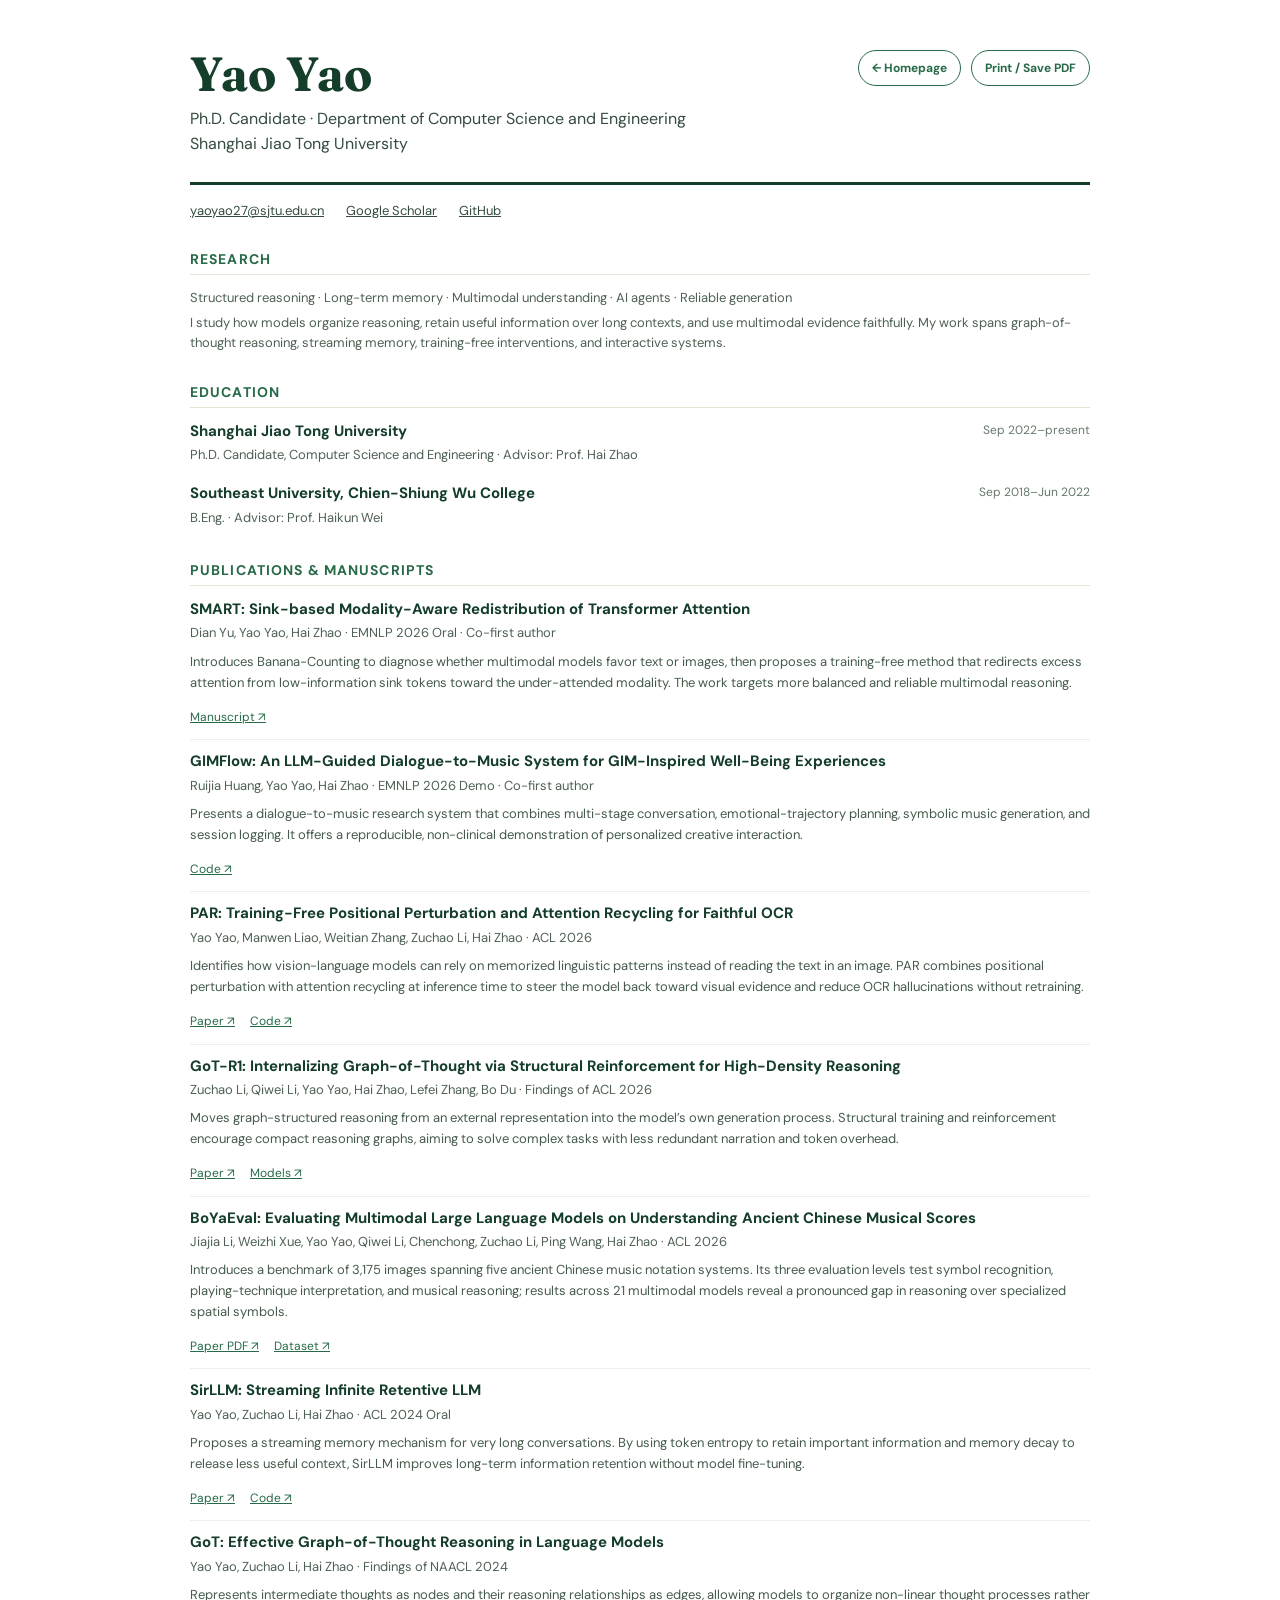
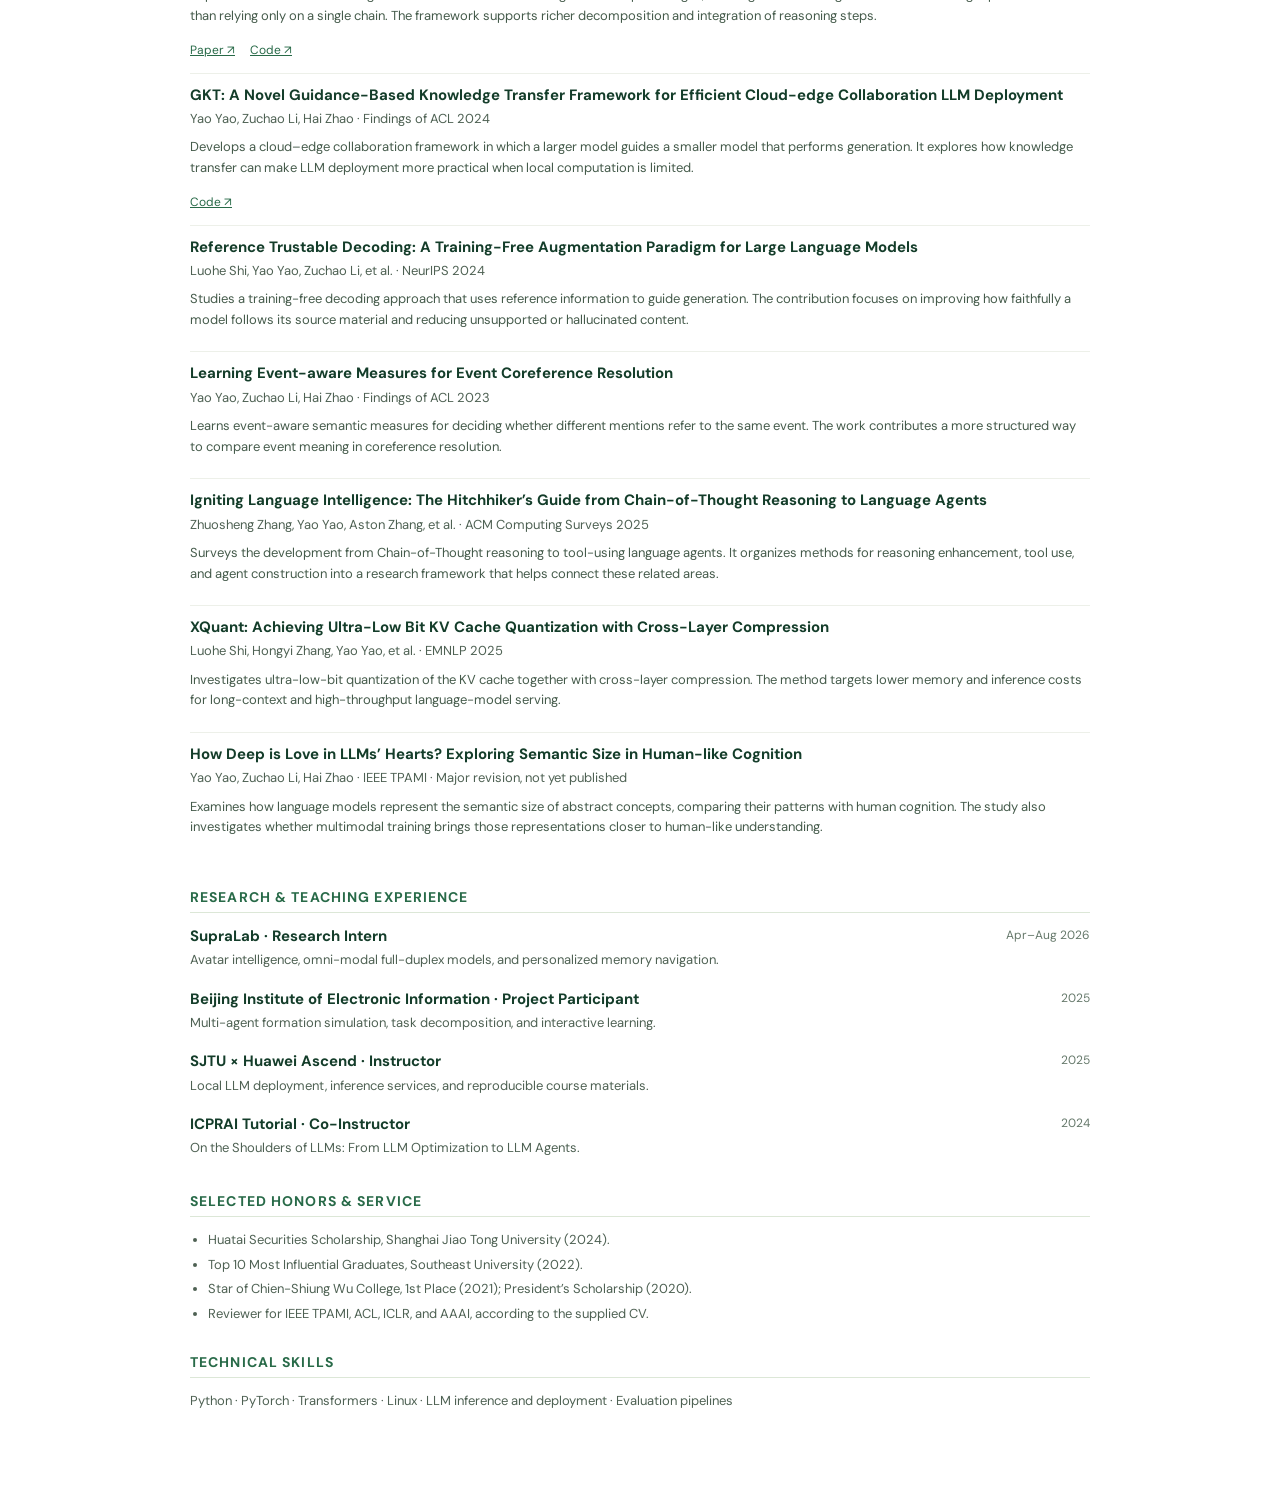
==== commit c681e275: "Link GoT code from CV" ====
--- a/cv.html
+++ b/cv.html
@@ -21,7 +21,7 @@
       <div class="cv-pub"><h3>GoT-R1: Internalizing Graph-of-Thought via Structural Reinforcement for High-Density Reasoning</h3><p>Zuchao Li, Qiwei Li, Yao Yao, Hai Zhao, Lefei Zhang, Bo Du · Findings of ACL 2026</p><p class="cv-contribution">Moves graph-structured reasoning from an external representation into the model’s own generation process. Structural training and reinforcement encourage compact reasoning graphs, aiming to solve complex tasks with less redundant narration and token overhead.</p><a href="https://aclanthology.org/2026.findings-acl.352/">Paper ↗</a><a href="https://huggingface.co/collections/MYTH-Lab/got-r1">Models ↗</a></div>
       <div class="cv-pub"><h3>BoYaEval: Evaluating Multimodal Large Language Models on Understanding Ancient Chinese Musical Scores</h3><p>Jiajia Li, Weizhi Xue, Yao Yao, Qiwei Li, Chenchong, Zuchao Li, Ping Wang, Hai Zhao · ACL 2026</p><p class="cv-contribution">Introduces a benchmark of 3,175 images spanning five ancient Chinese music notation systems. Its three evaluation levels test symbol recognition, playing-technique interpretation, and musical reasoning; results across 21 multimodal models reveal a pronounced gap in reasoning over specialized spatial symbols.</p><a href="https://aclanthology.org/2026.acl-long.997.pdf">Paper PDF ↗</a><a href="https://huggingface.co/datasets/MYTH-Lab/BoYaEval">Dataset ↗</a></div>
       <div class="cv-pub"><h3>SirLLM: Streaming Infinite Retentive LLM</h3><p>Yao Yao, Zuchao Li, Hai Zhao · ACL 2024 Oral</p><p class="cv-contribution">Proposes a streaming memory mechanism for very long conversations. By using token entropy to retain important information and memory decay to release less useful context, SirLLM improves long-term information retention without model fine-tuning.</p><a href="https://aclanthology.org/2024.acl-long.143/">Paper ↗</a><a href="https://github.com/Zoeyyao27/SirLLM">Code ↗</a></div>
-      <div class="cv-pub"><h3>GoT: Effective Graph-of-Thought Reasoning in Language Models</h3><p>Yao Yao, Zuchao Li, Hai Zhao · Findings of NAACL 2024</p><p class="cv-contribution">Represents intermediate thoughts as nodes and their reasoning relationships as edges, allowing models to organize non-linear thought processes rather than relying only on a single chain. The framework supports richer decomposition and integration of reasoning steps.</p><a href="https://aclanthology.org/2024.findings-naacl.183/">Paper ↗</a></div>
+      <div class="cv-pub"><h3>GoT: Effective Graph-of-Thought Reasoning in Language Models</h3><p>Yao Yao, Zuchao Li, Hai Zhao · Findings of NAACL 2024</p><p class="cv-contribution">Represents intermediate thoughts as nodes and their reasoning relationships as edges, allowing models to organize non-linear thought processes rather than relying only on a single chain. The framework supports richer decomposition and integration of reasoning steps.</p><a href="https://aclanthology.org/2024.findings-naacl.183/">Paper ↗</a><a href="https://github.com/Zoeyyao27/Graph-of-Thought">Code ↗</a></div>
       <div class="cv-pub"><h3>GKT: A Novel Guidance-Based Knowledge Transfer Framework for Efficient Cloud-edge Collaboration LLM Deployment</h3><p>Yao Yao, Zuchao Li, Hai Zhao · Findings of ACL 2024</p><p class="cv-contribution">Develops a cloud–edge collaboration framework in which a larger model guides a smaller model that performs generation. It explores how knowledge transfer can make LLM deployment more practical when local computation is limited.</p><a href="https://github.com/Zoeyyao27/GKT">Code ↗</a></div>
       <div class="cv-pub"><h3>Reference Trustable Decoding: A Training-Free Augmentation Paradigm for Large Language Models</h3><p>Luohe Shi, Yao Yao, Zuchao Li, et al. · NeurIPS 2024</p><p class="cv-contribution">Studies a training-free decoding approach that uses reference information to guide generation. The contribution focuses on improving how faithfully a model follows its source material and reducing unsupported or hallucinated content.</p></div>
       <div class="cv-pub"><h3>Learning Event-aware Measures for Event Coreference Resolution</h3><p>Yao Yao, Zuchao Li, Hai Zhao · Findings of ACL 2023</p><p class="cv-contribution">Learns event-aware semantic measures for deciding whether different mentions refer to the same event. The work contributes a more structured way to compare event meaning in coreference resolution.</p></div>
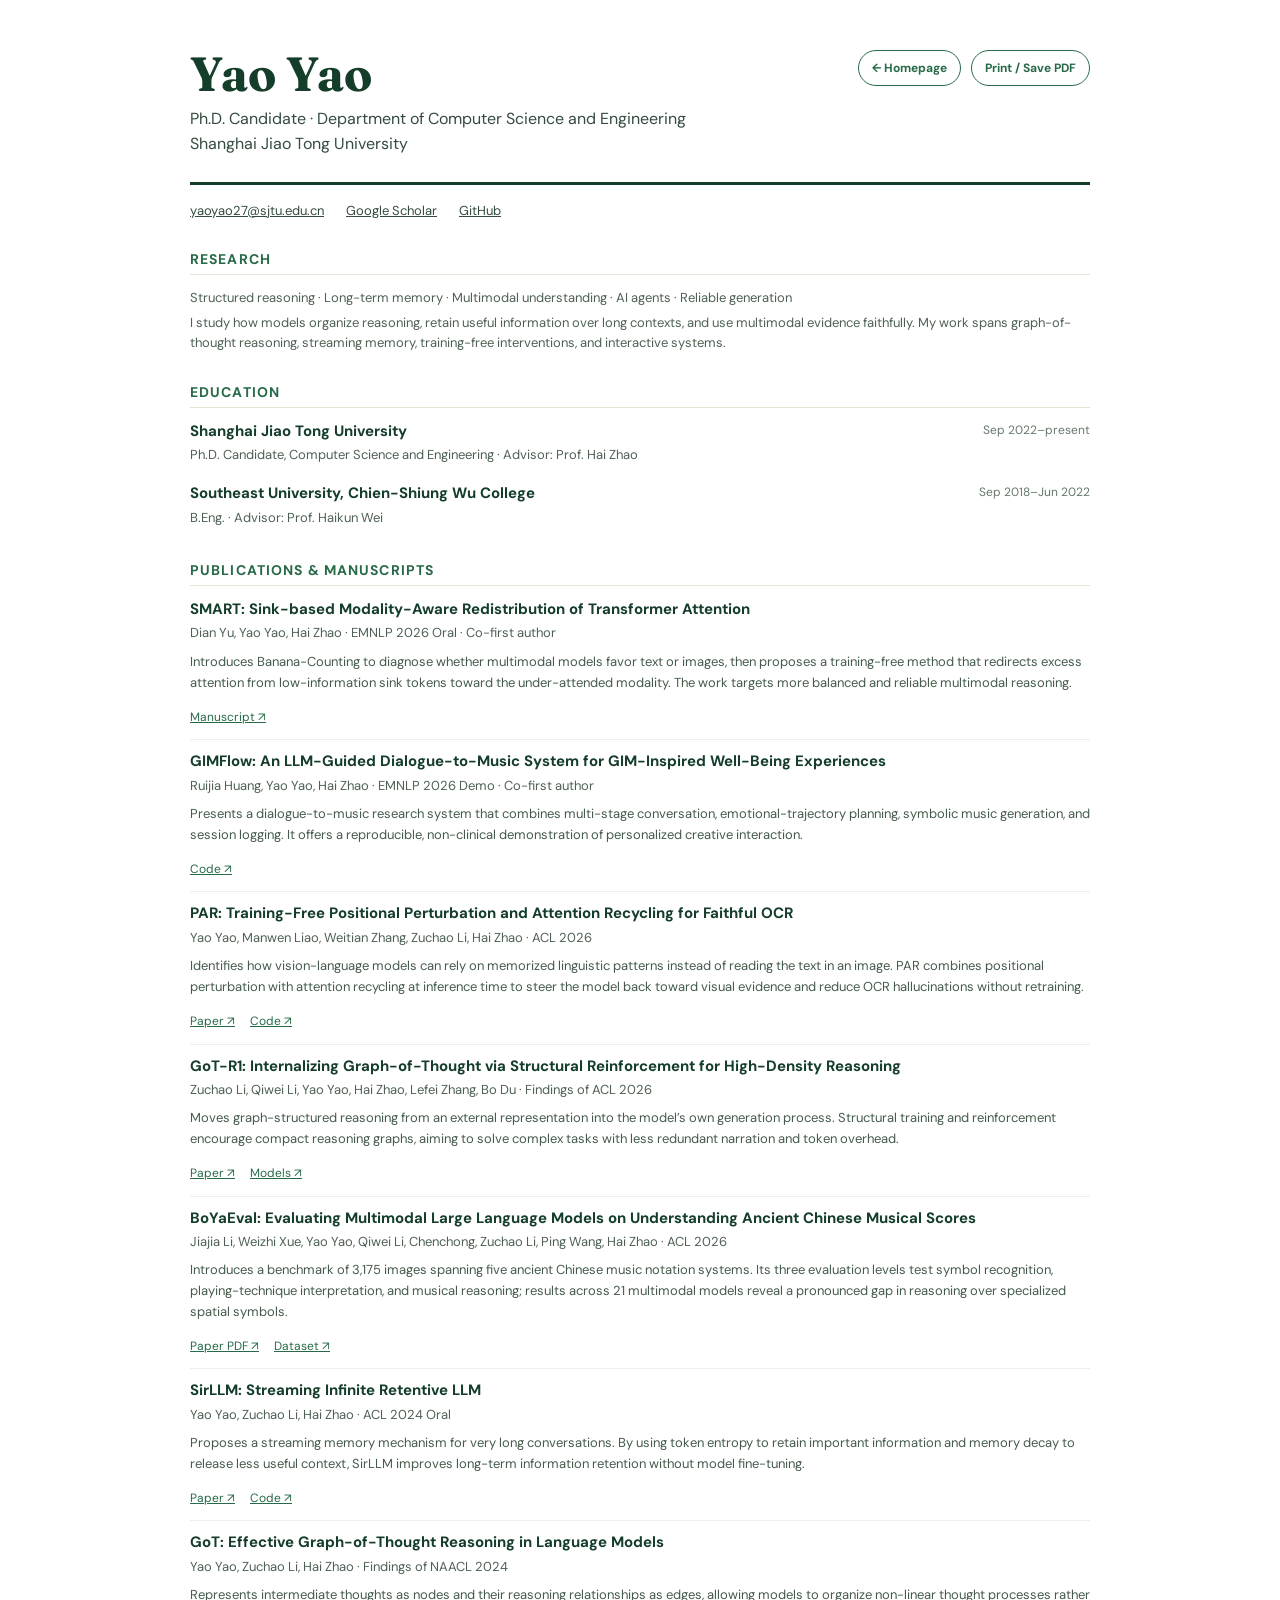
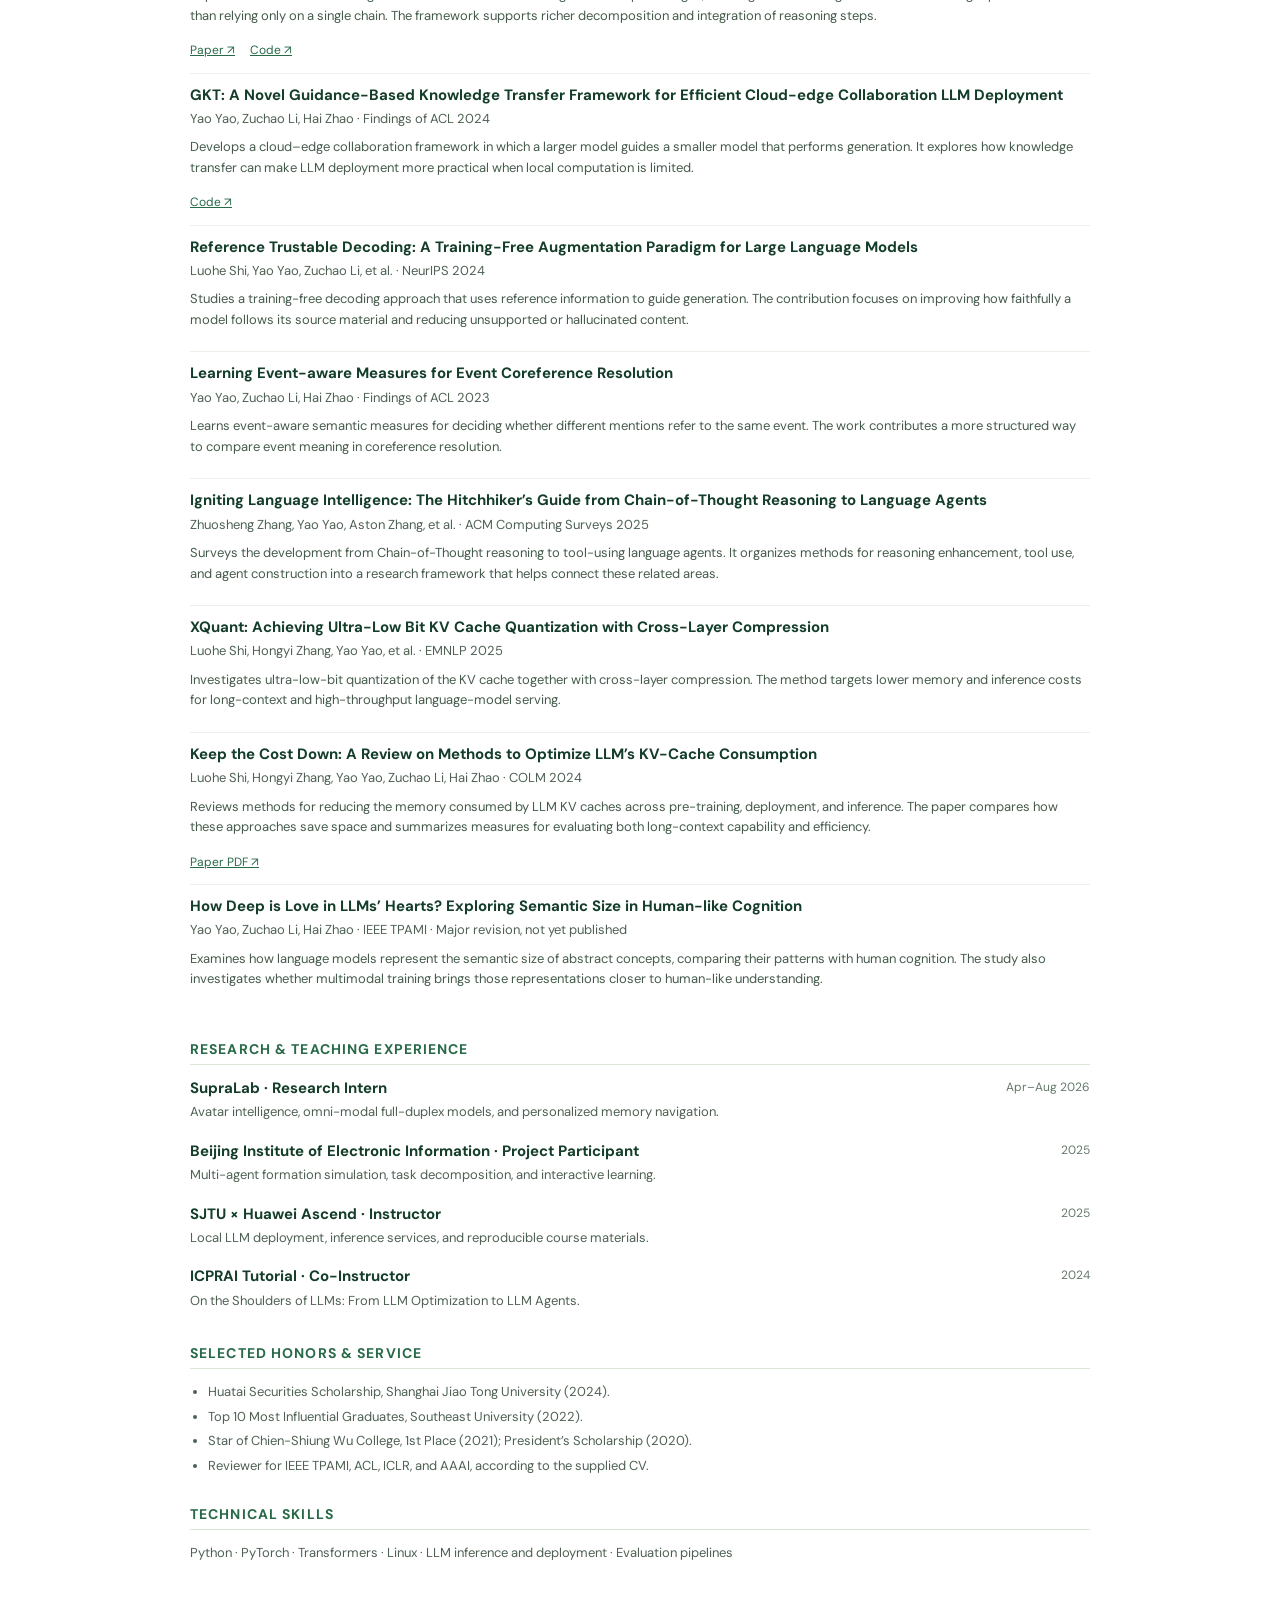
==== commit 77a005a3: "Add COLM 2024 KV-cache review to CV" ====
--- a/cv.html
+++ b/cv.html
@@ -27,6 +27,7 @@
       <div class="cv-pub"><h3>Learning Event-aware Measures for Event Coreference Resolution</h3><p>Yao Yao, Zuchao Li, Hai Zhao · Findings of ACL 2023</p><p class="cv-contribution">Learns event-aware semantic measures for deciding whether different mentions refer to the same event. The work contributes a more structured way to compare event meaning in coreference resolution.</p></div>
       <div class="cv-pub"><h3>Igniting Language Intelligence: The Hitchhiker’s Guide from Chain-of-Thought Reasoning to Language Agents</h3><p>Zhuosheng Zhang, Yao Yao, Aston Zhang, et al. · ACM Computing Surveys 2025</p><p class="cv-contribution">Surveys the development from Chain-of-Thought reasoning to tool-using language agents. It organizes methods for reasoning enhancement, tool use, and agent construction into a research framework that helps connect these related areas.</p></div>
       <div class="cv-pub"><h3>XQuant: Achieving Ultra-Low Bit KV Cache Quantization with Cross-Layer Compression</h3><p>Luohe Shi, Hongyi Zhang, Yao Yao, et al. · EMNLP 2025</p><p class="cv-contribution">Investigates ultra-low-bit quantization of the KV cache together with cross-layer compression. The method targets lower memory and inference costs for long-context and high-throughput language-model serving.</p></div>
+      <div class="cv-pub"><h3>Keep the Cost Down: A Review on Methods to Optimize LLM’s KV-Cache Consumption</h3><p>Luohe Shi, Hongyi Zhang, Yao Yao, Zuchao Li, Hai Zhao · COLM 2024</p><p class="cv-contribution">Reviews methods for reducing the memory consumed by LLM KV caches across pre-training, deployment, and inference. The paper compares how these approaches save space and summarizes measures for evaluating both long-context capability and efficiency.</p><a href="https://openreview.net/pdf?id=8tKjqqMM5z">Paper PDF ↗</a></div>
       <div class="cv-pub"><h3>How Deep is Love in LLMs’ Hearts? Exploring Semantic Size in Human-like Cognition</h3><p>Yao Yao, Zuchao Li, Hai Zhao · IEEE TPAMI · Major revision, not yet published</p><p class="cv-contribution">Examines how language models represent the semantic size of abstract concepts, comparing their patterns with human cognition. The study also investigates whether multimodal training brings those representations closer to human-like understanding.</p></div>
     </section>
     <section class="cv-section"><h2>Research &amp; Teaching Experience</h2><div class="cv-row"><div><h3>SupraLab · Research Intern</h3><p>Avatar intelligence, omni-modal full-duplex models, and personalized memory navigation.</p></div><time>Apr–Aug 2026</time></div><div class="cv-row"><div><h3>Beijing Institute of Electronic Information · Project Participant</h3><p>Multi-agent formation simulation, task decomposition, and interactive learning.</p></div><time>2025</time></div><div class="cv-row"><div><h3>SJTU × Huawei Ascend · Instructor</h3><p>Local LLM deployment, inference services, and reproducible course materials.</p></div><time>2025</time></div><div class="cv-row"><div><h3>ICPRAI Tutorial · Co-Instructor</h3><p>On the Shoulders of LLMs: From LLM Optimization to LLM Agents.</p></div><time>2024</time></div></section>
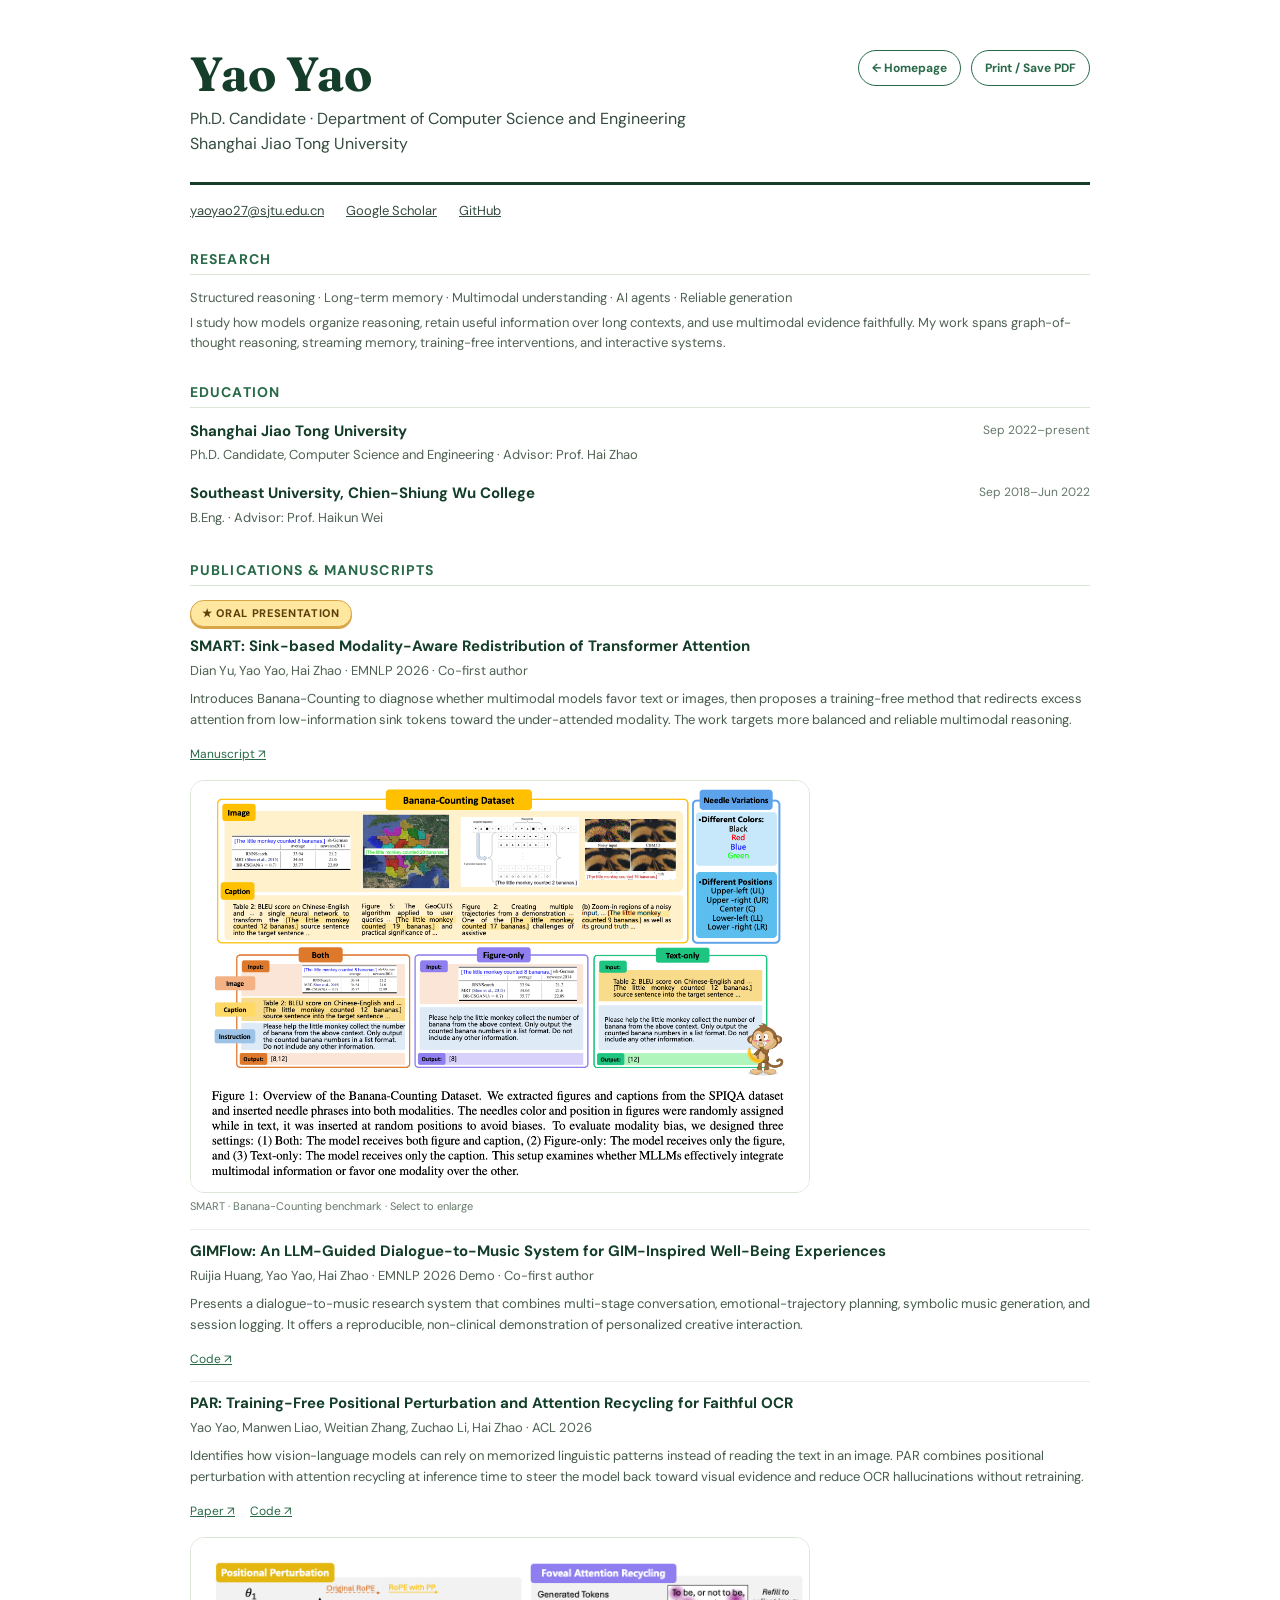
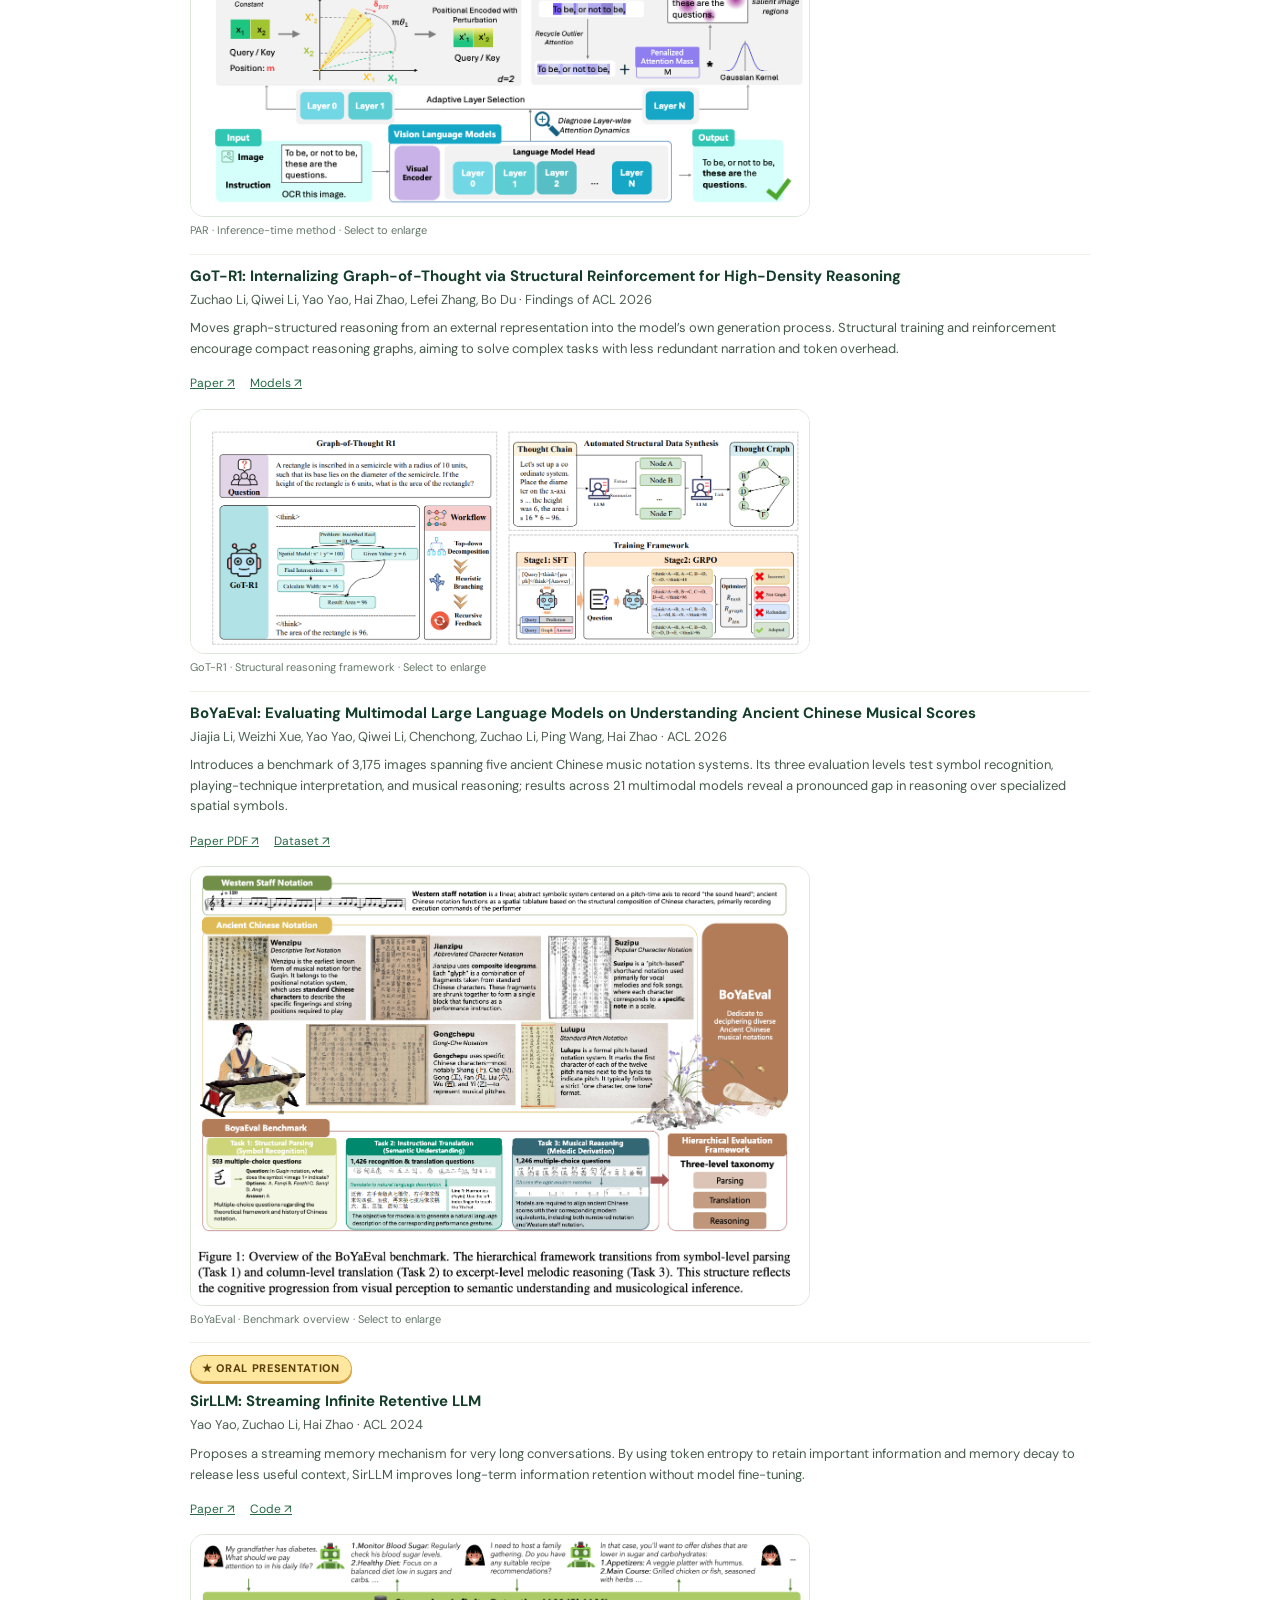
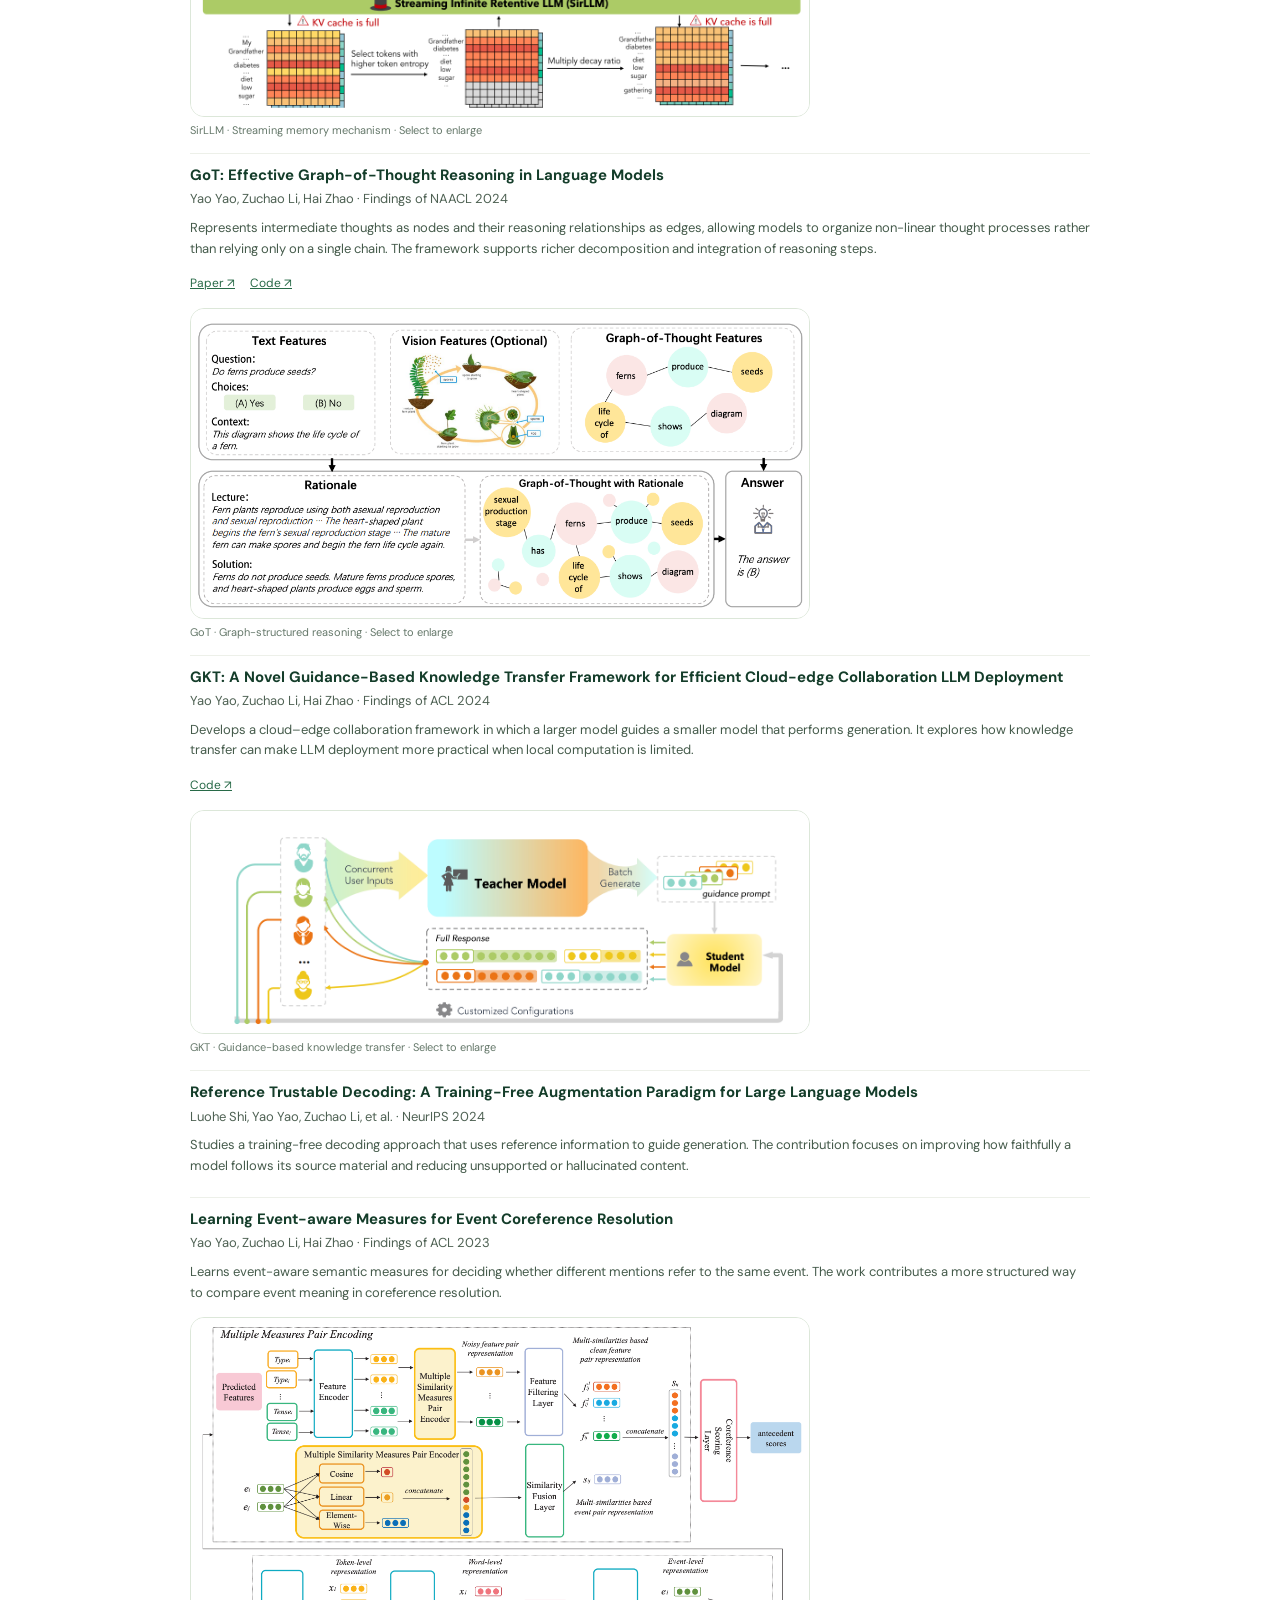
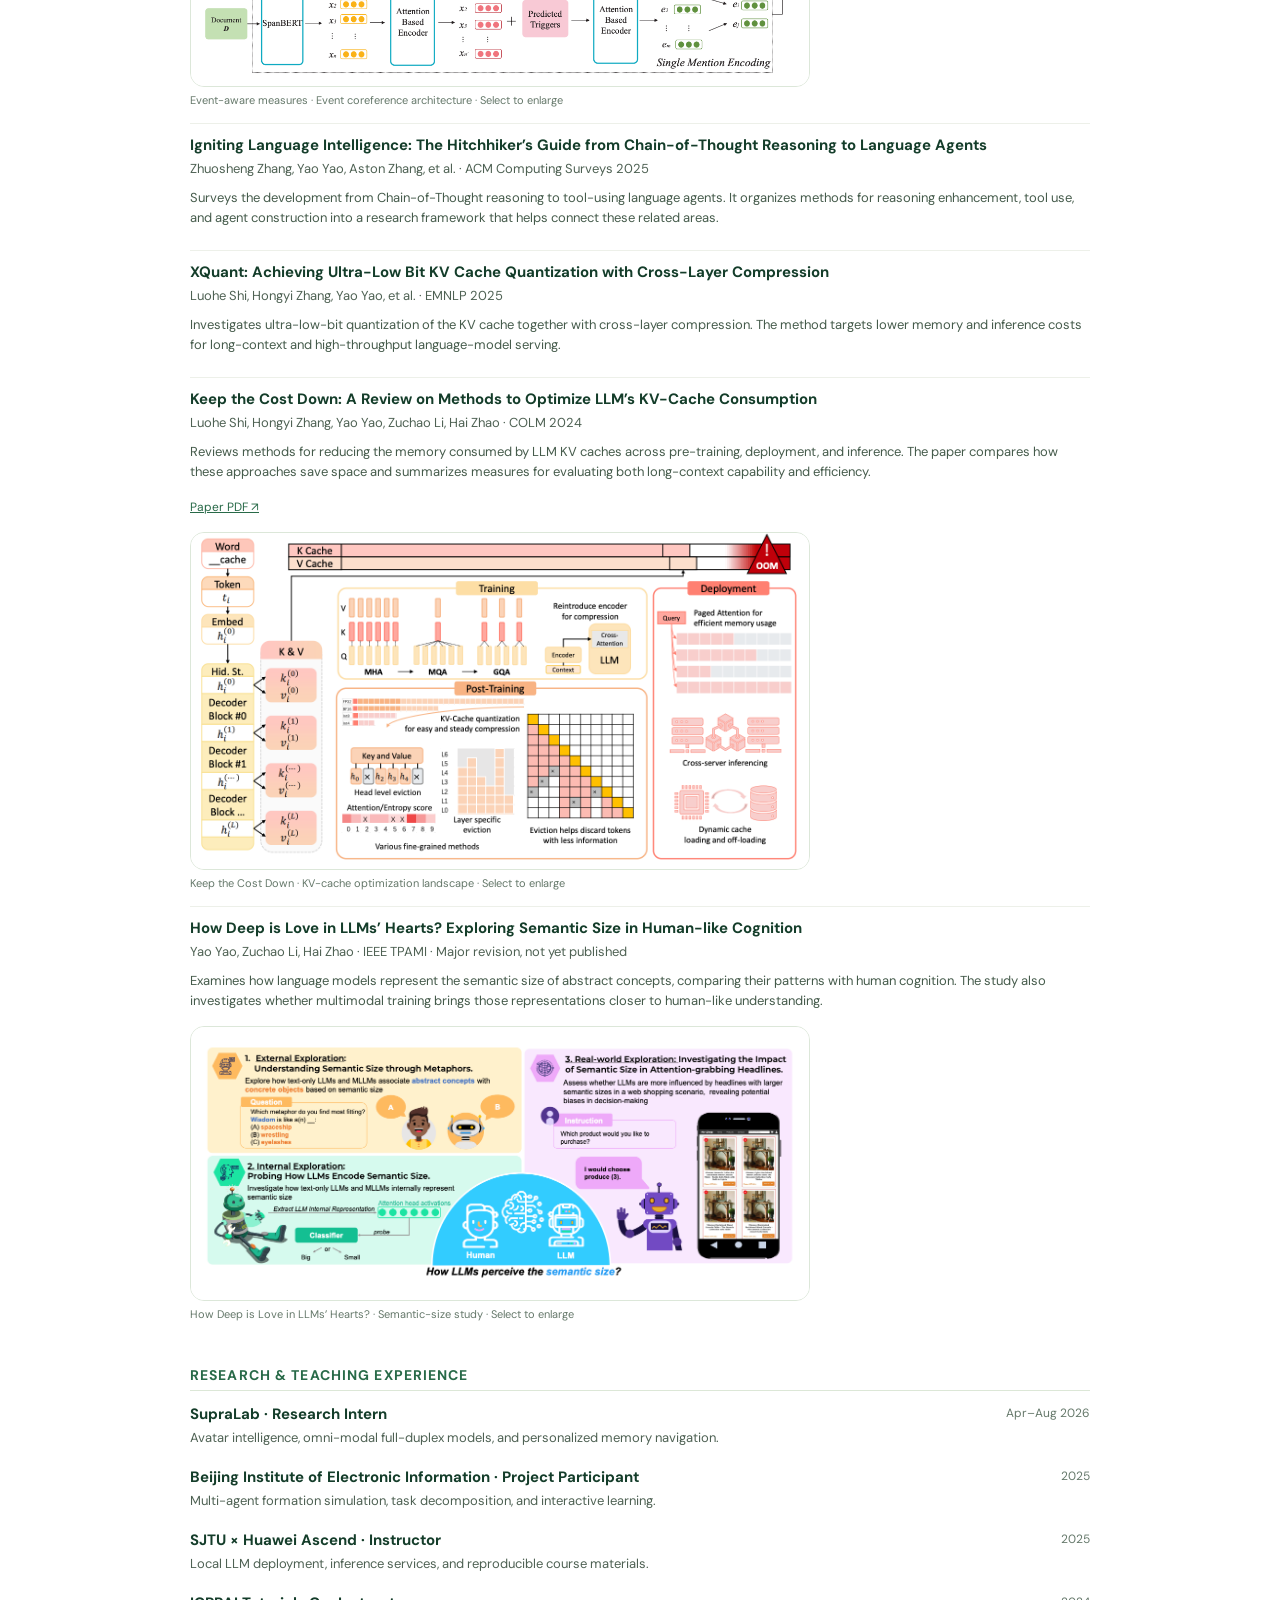
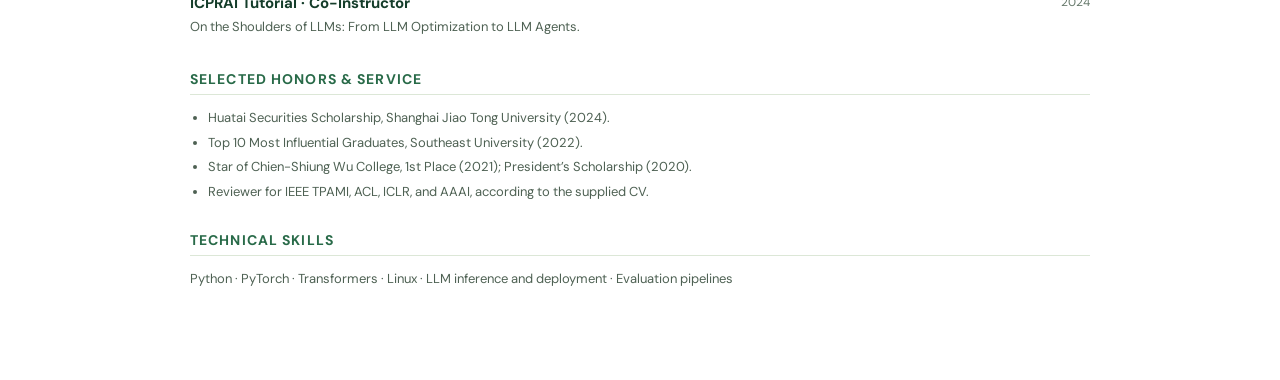
==== commit f5712b9e: "Show research figures and oral highlights" ====
--- a/cv.html
+++ b/cv.html
@@ -15,20 +15,20 @@
     <section class="cv-section"><h2>Research</h2><p>Structured reasoning · Long-term memory · Multimodal understanding · AI agents · Reliable generation</p><p>I study how models organize reasoning, retain useful information over long contexts, and use multimodal evidence faithfully. My work spans graph-of-thought reasoning, streaming memory, training-free interventions, and interactive systems.</p></section>
     <section class="cv-section"><h2>Education</h2><div class="cv-row"><div><h3>Shanghai Jiao Tong University</h3><p>Ph.D. Candidate, Computer Science and Engineering · Advisor: Prof. Hai Zhao</p></div><time>Sep 2022–present</time></div><div class="cv-row"><div><h3>Southeast University, Chien-Shiung Wu College</h3><p>B.Eng. · Advisor: Prof. Haikun Wei</p></div><time>Sep 2018–Jun 2022</time></div></section>
     <section class="cv-section" id="publications"><h2>Publications &amp; Manuscripts</h2>
-      <div class="cv-pub"><h3>SMART: Sink-based Modality-Aware Redistribution of Transformer Attention</h3><p>Dian Yu, Yao Yao, Hai Zhao · EMNLP 2026 Oral · Co-first author</p><p class="cv-contribution">Introduces Banana-Counting to diagnose whether multimodal models favor text or images, then proposes a training-free method that redirects excess attention from low-information sink tokens toward the under-attended modality. The work targets more balanced and reliable multimodal reasoning.</p><a href="https://openreview.net/pdf?id=VONI2v2UzD">Manuscript ↗</a></div>
+      <div class="cv-pub"><span class="oral-badge">★ ORAL PRESENTATION</span><h3>SMART: Sink-based Modality-Aware Redistribution of Transformer Attention</h3><p>Dian Yu, Yao Yao, Hai Zhao · EMNLP 2026 · Co-first author</p><p class="cv-contribution">Introduces Banana-Counting to diagnose whether multimodal models favor text or images, then proposes a training-free method that redirects excess attention from low-information sink tokens toward the under-attended modality. The work targets more balanced and reliable multimodal reasoning.</p><a href="https://openreview.net/pdf?id=VONI2v2UzD">Manuscript ↗</a><figure class="cv-figure"><a href="assets/figures/smart.png" target="_blank" rel="noopener noreferrer" aria-label="Open SMART research figure at full size"><img src="assets/figures/smart.png" alt="SMART Banana-Counting benchmark comparing image and caption evidence" loading="lazy" width="1197" height="797"></a><figcaption>SMART · Banana-Counting benchmark · Select to enlarge</figcaption></figure></div>
       <div class="cv-pub"><h3>GIMFlow: An LLM-Guided Dialogue-to-Music System for GIM-Inspired Well-Being Experiences</h3><p>Ruijia Huang, Yao Yao, Hai Zhao · EMNLP 2026 Demo · Co-first author</p><p class="cv-contribution">Presents a dialogue-to-music research system that combines multi-stage conversation, emotional-trajectory planning, symbolic music generation, and session logging. It offers a reproducible, non-clinical demonstration of personalized creative interaction.</p><a href="https://github.com/ruijiahuang2006-collab/gimflow">Code ↗</a></div>
-      <div class="cv-pub"><h3>PAR: Training-Free Positional Perturbation and Attention Recycling for Faithful OCR</h3><p>Yao Yao, Manwen Liao, Weitian Zhang, Zuchao Li, Hai Zhao · ACL 2026</p><p class="cv-contribution">Identifies how vision-language models can rely on memorized linguistic patterns instead of reading the text in an image. PAR combines positional perturbation with attention recycling at inference time to steer the model back toward visual evidence and reduce OCR hallucinations without retraining.</p><a href="https://aclanthology.org/2026.acl-long.1065/">Paper ↗</a><a href="https://github.com/Zoeyyao27/PAR-for-Faithful-OCR">Code ↗</a></div>
-      <div class="cv-pub"><h3>GoT-R1: Internalizing Graph-of-Thought via Structural Reinforcement for High-Density Reasoning</h3><p>Zuchao Li, Qiwei Li, Yao Yao, Hai Zhao, Lefei Zhang, Bo Du · Findings of ACL 2026</p><p class="cv-contribution">Moves graph-structured reasoning from an external representation into the model’s own generation process. Structural training and reinforcement encourage compact reasoning graphs, aiming to solve complex tasks with less redundant narration and token overhead.</p><a href="https://aclanthology.org/2026.findings-acl.352/">Paper ↗</a><a href="https://huggingface.co/collections/MYTH-Lab/got-r1">Models ↗</a></div>
-      <div class="cv-pub"><h3>BoYaEval: Evaluating Multimodal Large Language Models on Understanding Ancient Chinese Musical Scores</h3><p>Jiajia Li, Weizhi Xue, Yao Yao, Qiwei Li, Chenchong, Zuchao Li, Ping Wang, Hai Zhao · ACL 2026</p><p class="cv-contribution">Introduces a benchmark of 3,175 images spanning five ancient Chinese music notation systems. Its three evaluation levels test symbol recognition, playing-technique interpretation, and musical reasoning; results across 21 multimodal models reveal a pronounced gap in reasoning over specialized spatial symbols.</p><a href="https://aclanthology.org/2026.acl-long.997.pdf">Paper PDF ↗</a><a href="https://huggingface.co/datasets/MYTH-Lab/BoYaEval">Dataset ↗</a></div>
-      <div class="cv-pub"><h3>SirLLM: Streaming Infinite Retentive LLM</h3><p>Yao Yao, Zuchao Li, Hai Zhao · ACL 2024 Oral</p><p class="cv-contribution">Proposes a streaming memory mechanism for very long conversations. By using token entropy to retain important information and memory decay to release less useful context, SirLLM improves long-term information retention without model fine-tuning.</p><a href="https://aclanthology.org/2024.acl-long.143/">Paper ↗</a><a href="https://github.com/Zoeyyao27/SirLLM">Code ↗</a></div>
-      <div class="cv-pub"><h3>GoT: Effective Graph-of-Thought Reasoning in Language Models</h3><p>Yao Yao, Zuchao Li, Hai Zhao · Findings of NAACL 2024</p><p class="cv-contribution">Represents intermediate thoughts as nodes and their reasoning relationships as edges, allowing models to organize non-linear thought processes rather than relying only on a single chain. The framework supports richer decomposition and integration of reasoning steps.</p><a href="https://aclanthology.org/2024.findings-naacl.183/">Paper ↗</a><a href="https://github.com/Zoeyyao27/Graph-of-Thought">Code ↗</a></div>
-      <div class="cv-pub"><h3>GKT: A Novel Guidance-Based Knowledge Transfer Framework for Efficient Cloud-edge Collaboration LLM Deployment</h3><p>Yao Yao, Zuchao Li, Hai Zhao · Findings of ACL 2024</p><p class="cv-contribution">Develops a cloud–edge collaboration framework in which a larger model guides a smaller model that performs generation. It explores how knowledge transfer can make LLM deployment more practical when local computation is limited.</p><a href="https://github.com/Zoeyyao27/GKT">Code ↗</a></div>
+      <div class="cv-pub"><h3>PAR: Training-Free Positional Perturbation and Attention Recycling for Faithful OCR</h3><p>Yao Yao, Manwen Liao, Weitian Zhang, Zuchao Li, Hai Zhao · ACL 2026</p><p class="cv-contribution">Identifies how vision-language models can rely on memorized linguistic patterns instead of reading the text in an image. PAR combines positional perturbation with attention recycling at inference time to steer the model back toward visual evidence and reduce OCR hallucinations without retraining.</p><a href="https://aclanthology.org/2026.acl-long.1065/">Paper ↗</a><a href="https://github.com/Zoeyyao27/PAR-for-Faithful-OCR">Code ↗</a><figure class="cv-figure"><a href="assets/figures/par.png" target="_blank" rel="noopener noreferrer" aria-label="Open PAR research figure at full size"><img src="assets/figures/par.png" alt="PAR positional perturbation and foveal attention recycling workflow" loading="lazy" width="1342" height="605"></a><figcaption>PAR · Inference-time method · Select to enlarge</figcaption></figure></div>
+      <div class="cv-pub"><h3>GoT-R1: Internalizing Graph-of-Thought via Structural Reinforcement for High-Density Reasoning</h3><p>Zuchao Li, Qiwei Li, Yao Yao, Hai Zhao, Lefei Zhang, Bo Du · Findings of ACL 2026</p><p class="cv-contribution">Moves graph-structured reasoning from an external representation into the model’s own generation process. Structural training and reinforcement encourage compact reasoning graphs, aiming to solve complex tasks with less redundant narration and token overhead.</p><a href="https://aclanthology.org/2026.findings-acl.352/">Paper ↗</a><a href="https://huggingface.co/collections/MYTH-Lab/got-r1">Models ↗</a><figure class="cv-figure"><a href="assets/figures/got_r1.png" target="_blank" rel="noopener noreferrer" aria-label="Open GoT-R1 research figure at full size"><img src="assets/figures/got_r1.png" alt="GoT-R1 graph reasoning example and two-stage structural training framework" loading="lazy" width="1474" height="581"></a><figcaption>GoT-R1 · Structural reasoning framework · Select to enlarge</figcaption></figure></div>
+      <div class="cv-pub"><h3>BoYaEval: Evaluating Multimodal Large Language Models on Understanding Ancient Chinese Musical Scores</h3><p>Jiajia Li, Weizhi Xue, Yao Yao, Qiwei Li, Chenchong, Zuchao Li, Ping Wang, Hai Zhao · ACL 2026</p><p class="cv-contribution">Introduces a benchmark of 3,175 images spanning five ancient Chinese music notation systems. Its three evaluation levels test symbol recognition, playing-technique interpretation, and musical reasoning; results across 21 multimodal models reveal a pronounced gap in reasoning over specialized spatial symbols.</p><a href="https://aclanthology.org/2026.acl-long.997.pdf">Paper PDF ↗</a><a href="https://huggingface.co/datasets/MYTH-Lab/BoYaEval">Dataset ↗</a><figure class="cv-figure"><a href="assets/figures/boya_eval.png" target="_blank" rel="noopener noreferrer" aria-label="Open BoYaEval research figure at full size"><img src="assets/figures/boya_eval.png" alt="BoYaEval benchmark overview showing ancient Chinese musical notations and three levels of evaluation" loading="lazy" width="1355" height="959"></a><figcaption>BoYaEval · Benchmark overview · Select to enlarge</figcaption></figure></div>
+      <div class="cv-pub"><span class="oral-badge">★ ORAL PRESENTATION</span><h3>SirLLM: Streaming Infinite Retentive LLM</h3><p>Yao Yao, Zuchao Li, Hai Zhao · ACL 2024</p><p class="cv-contribution">Proposes a streaming memory mechanism for very long conversations. By using token entropy to retain important information and memory decay to release less useful context, SirLLM improves long-term information retention without model fine-tuning.</p><a href="https://aclanthology.org/2024.acl-long.143/">Paper ↗</a><a href="https://github.com/Zoeyyao27/SirLLM">Code ↗</a><figure class="cv-figure"><a href="assets/figures/sirllm.png" target="_blank" rel="noopener noreferrer" aria-label="Open SirLLM research figure at full size"><img src="assets/figures/sirllm.png" alt="SirLLM diagram of token-entropy selection and memory decay during streaming conversation" loading="lazy" width="1342" height="392"></a><figcaption>SirLLM · Streaming memory mechanism · Select to enlarge</figcaption></figure></div>
+      <div class="cv-pub"><h3>GoT: Effective Graph-of-Thought Reasoning in Language Models</h3><p>Yao Yao, Zuchao Li, Hai Zhao · Findings of NAACL 2024</p><p class="cv-contribution">Represents intermediate thoughts as nodes and their reasoning relationships as edges, allowing models to organize non-linear thought processes rather than relying only on a single chain. The framework supports richer decomposition and integration of reasoning steps.</p><a href="https://aclanthology.org/2024.findings-naacl.183/">Paper ↗</a><a href="https://github.com/Zoeyyao27/Graph-of-Thought">Code ↗</a><figure class="cv-figure"><a href="assets/figures/got.png" target="_blank" rel="noopener noreferrer" aria-label="Open GoT research figure at full size"><img src="assets/figures/got.png" alt="Graph-of-Thought representation connecting text, visual evidence, and reasoning steps" loading="lazy" width="1116" height="557"></a><figcaption>GoT · Graph-structured reasoning · Select to enlarge</figcaption></figure></div>
+      <div class="cv-pub"><h3>GKT: A Novel Guidance-Based Knowledge Transfer Framework for Efficient Cloud-edge Collaboration LLM Deployment</h3><p>Yao Yao, Zuchao Li, Hai Zhao · Findings of ACL 2024</p><p class="cv-contribution">Develops a cloud–edge collaboration framework in which a larger model guides a smaller model that performs generation. It explores how knowledge transfer can make LLM deployment more practical when local computation is limited.</p><a href="https://github.com/Zoeyyao27/GKT">Code ↗</a><figure class="cv-figure"><a href="assets/figures/GKT.png" target="_blank" rel="noopener noreferrer" aria-label="Open GKT research figure at full size"><img src="assets/figures/GKT.png" alt="GKT teacher model guiding an efficient student model for cloud-edge collaboration" loading="lazy" width="1371" height="492"></a><figcaption>GKT · Guidance-based knowledge transfer · Select to enlarge</figcaption></figure></div>
       <div class="cv-pub"><h3>Reference Trustable Decoding: A Training-Free Augmentation Paradigm for Large Language Models</h3><p>Luohe Shi, Yao Yao, Zuchao Li, et al. · NeurIPS 2024</p><p class="cv-contribution">Studies a training-free decoding approach that uses reference information to guide generation. The contribution focuses on improving how faithfully a model follows its source material and reducing unsupported or hallucinated content.</p></div>
-      <div class="cv-pub"><h3>Learning Event-aware Measures for Event Coreference Resolution</h3><p>Yao Yao, Zuchao Li, Hai Zhao · Findings of ACL 2023</p><p class="cv-contribution">Learns event-aware semantic measures for deciding whether different mentions refer to the same event. The work contributes a more structured way to compare event meaning in coreference resolution.</p></div>
+      <div class="cv-pub"><h3>Learning Event-aware Measures for Event Coreference Resolution</h3><p>Yao Yao, Zuchao Li, Hai Zhao · Findings of ACL 2023</p><p class="cv-contribution">Learns event-aware semantic measures for deciding whether different mentions refer to the same event. The work contributes a more structured way to compare event meaning in coreference resolution.</p><figure class="cv-figure"><a href="assets/figures/event_aware.png" target="_blank" rel="noopener noreferrer" aria-label="Open event-aware measures research figure at full size"><img src="assets/figures/event_aware.png" alt="Event-aware coreference architecture combining mention encoding and multiple similarity measures" loading="lazy" width="1215" height="723"></a><figcaption>Event-aware measures · Event coreference architecture · Select to enlarge</figcaption></figure></div>
       <div class="cv-pub"><h3>Igniting Language Intelligence: The Hitchhiker’s Guide from Chain-of-Thought Reasoning to Language Agents</h3><p>Zhuosheng Zhang, Yao Yao, Aston Zhang, et al. · ACM Computing Surveys 2025</p><p class="cv-contribution">Surveys the development from Chain-of-Thought reasoning to tool-using language agents. It organizes methods for reasoning enhancement, tool use, and agent construction into a research framework that helps connect these related areas.</p></div>
       <div class="cv-pub"><h3>XQuant: Achieving Ultra-Low Bit KV Cache Quantization with Cross-Layer Compression</h3><p>Luohe Shi, Hongyi Zhang, Yao Yao, et al. · EMNLP 2025</p><p class="cv-contribution">Investigates ultra-low-bit quantization of the KV cache together with cross-layer compression. The method targets lower memory and inference costs for long-context and high-throughput language-model serving.</p></div>
-      <div class="cv-pub"><h3>Keep the Cost Down: A Review on Methods to Optimize LLM’s KV-Cache Consumption</h3><p>Luohe Shi, Hongyi Zhang, Yao Yao, Zuchao Li, Hai Zhao · COLM 2024</p><p class="cv-contribution">Reviews methods for reducing the memory consumed by LLM KV caches across pre-training, deployment, and inference. The paper compares how these approaches save space and summarizes measures for evaluating both long-context capability and efficiency.</p><a href="https://openreview.net/pdf?id=8tKjqqMM5z">Paper PDF ↗</a></div>
-      <div class="cv-pub"><h3>How Deep is Love in LLMs’ Hearts? Exploring Semantic Size in Human-like Cognition</h3><p>Yao Yao, Zuchao Li, Hai Zhao · IEEE TPAMI · Major revision, not yet published</p><p class="cv-contribution">Examines how language models represent the semantic size of abstract concepts, comparing their patterns with human cognition. The study also investigates whether multimodal training brings those representations closer to human-like understanding.</p></div>
+      <div class="cv-pub"><h3>Keep the Cost Down: A Review on Methods to Optimize LLM’s KV-Cache Consumption</h3><p>Luohe Shi, Hongyi Zhang, Yao Yao, Zuchao Li, Hai Zhao · COLM 2024</p><p class="cv-contribution">Reviews methods for reducing the memory consumed by LLM KV caches across pre-training, deployment, and inference. The paper compares how these approaches save space and summarizes measures for evaluating both long-context capability and efficiency.</p><a href="https://openreview.net/pdf?id=8tKjqqMM5z">Paper PDF ↗</a><figure class="cv-figure"><a href="assets/figures/keep_cost_down.png" target="_blank" rel="noopener noreferrer" aria-label="Open KV-cache review figure at full size"><img src="assets/figures/keep_cost_down.png" alt="Overview of KV-cache optimization methods spanning training, post-training, and deployment" loading="lazy" width="1340" height="728"></a><figcaption>Keep the Cost Down · KV-cache optimization landscape · Select to enlarge</figcaption></figure></div>
+      <div class="cv-pub"><h3>How Deep is Love in LLMs’ Hearts? Exploring Semantic Size in Human-like Cognition</h3><p>Yao Yao, Zuchao Li, Hai Zhao · IEEE TPAMI · Major revision, not yet published</p><p class="cv-contribution">Examines how language models represent the semantic size of abstract concepts, comparing their patterns with human cognition. The study also investigates whether multimodal training brings those representations closer to human-like understanding.</p><figure class="cv-figure"><a href="assets/figures/LLM_love.png" target="_blank" rel="noopener noreferrer" aria-label="Open semantic-size study figure at full size"><img src="assets/figures/LLM_love.png" alt="Study of semantic size in language models through metaphors, internal representations, and shopping decisions" loading="lazy" width="1266" height="559"></a><figcaption>How Deep is Love in LLMs’ Hearts? · Semantic-size study · Select to enlarge</figcaption></figure></div>
     </section>
     <section class="cv-section"><h2>Research &amp; Teaching Experience</h2><div class="cv-row"><div><h3>SupraLab · Research Intern</h3><p>Avatar intelligence, omni-modal full-duplex models, and personalized memory navigation.</p></div><time>Apr–Aug 2026</time></div><div class="cv-row"><div><h3>Beijing Institute of Electronic Information · Project Participant</h3><p>Multi-agent formation simulation, task decomposition, and interactive learning.</p></div><time>2025</time></div><div class="cv-row"><div><h3>SJTU × Huawei Ascend · Instructor</h3><p>Local LLM deployment, inference services, and reproducible course materials.</p></div><time>2025</time></div><div class="cv-row"><div><h3>ICPRAI Tutorial · Co-Instructor</h3><p>On the Shoulders of LLMs: From LLM Optimization to LLM Agents.</p></div><time>2024</time></div></section>
     <section class="cv-section"><h2>Selected Honors &amp; Service</h2><ul><li>Huatai Securities Scholarship, Shanghai Jiao Tong University (2024).</li><li>Top 10 Most Influential Graduates, Southeast University (2022).</li><li>Star of Chien-Shiung Wu College, 1st Place (2021); President’s Scholarship (2020).</li><li>Reviewer for IEEE TPAMI, ACL, ICLR, and AAAI, according to the supplied CV.</li></ul></section>
--- a/style.css
+++ b/style.css
@@ -5,3 +5,12 @@
 @media(prefers-reduced-motion:reduce){html{scroll-behavior:auto}*,*:before,*:after{transition:none!important}}
 @media print{.site-header,.footer,.cv-toolbar,.skip-link{display:none!important}.cv-shell{width:100%;margin:0}.cv-section{break-inside:avoid}.cv-pub{break-inside:avoid}body{background:white;color:#222}.cv-top{padding-bottom:10px}.cv-section{margin-top:20px}}
 .cv-pub .cv-contribution{margin:8px 0 10px;color:#455b4b;line-height:1.58}.cv-pub>a+a{margin-left:15px}
+.oral-badge{display:inline-flex;align-items:center;width:max-content;max-width:100%;padding:6px 11px;border:1px solid #d6a648;border-radius:999px;background:#ffe7a0;color:#5a400b;font-size:11px;font-weight:800;letter-spacing:.06em;line-height:1.2;box-shadow:0 2px 0 #d6a648}
+.paper-labels{display:flex;flex-wrap:wrap;align-items:center;gap:9px}.paper-labels .oral-badge{margin:0}.conference-card .paper-labels+h3{margin-top:23px}
+.publication .oral-badge,.cv-pub .oral-badge{margin:0 0 9px}
+.featured-figure{max-width:850px;margin:25px auto 0}.featured-figure a,.pub-visual,.cv-figure a{display:block;max-width:100%;overflow:hidden;border-radius:14px;background:#fff;border:1px solid #dce7d9}
+.featured-figure img,.pub-visual img,.cv-figure img{display:block;width:100%;height:auto;object-fit:contain}
+.featured-figure figcaption{margin-top:8px;text-align:center;color:#e4eecf;font-size:12px}
+.pub-visual{width:min(100%,480px);margin-top:16px}.pub-visual:hover,.cv-figure a:hover,.featured-figure a:hover{border-color:#8bb46d}
+.cv-figure{width:min(100%,620px);margin:14px 0 3px}.cv-figure figcaption{color:var(--muted);font-size:11px;margin-top:5px}
+@media print{.cv-figure{display:none!important}}
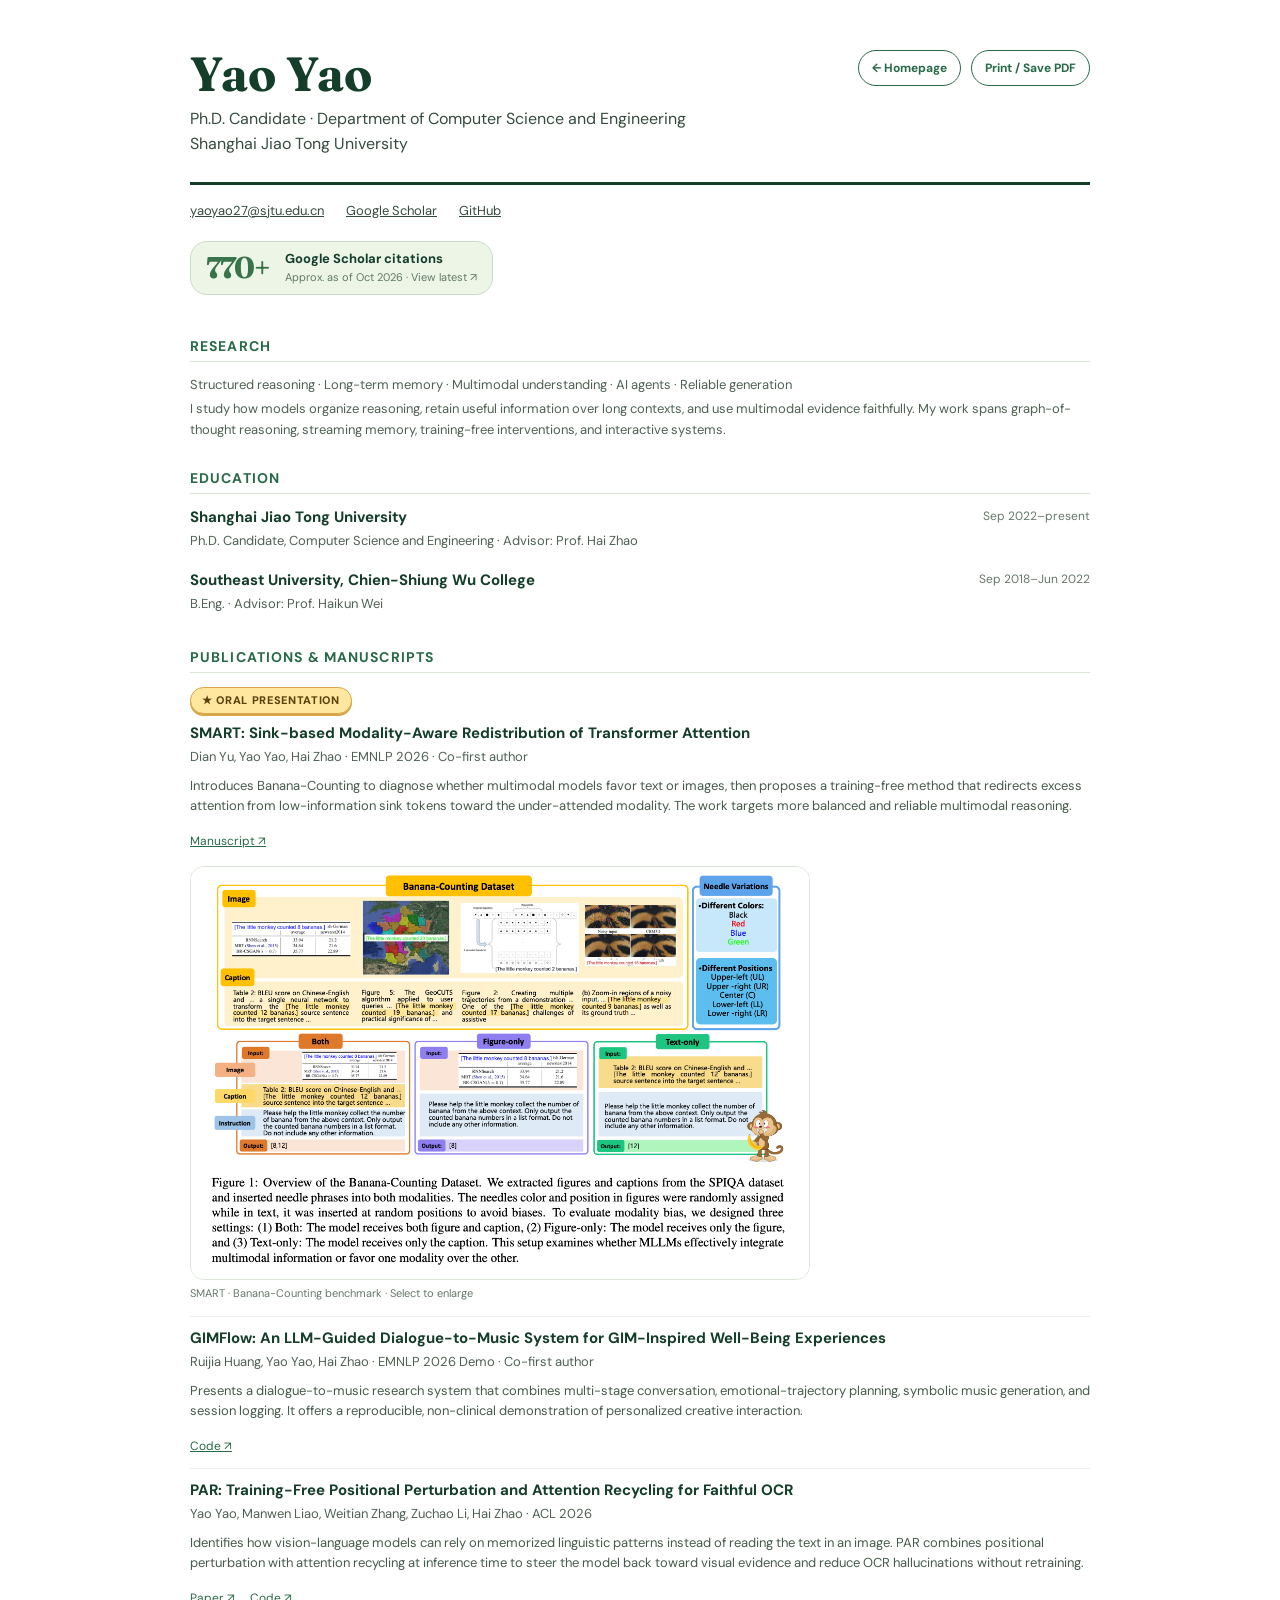
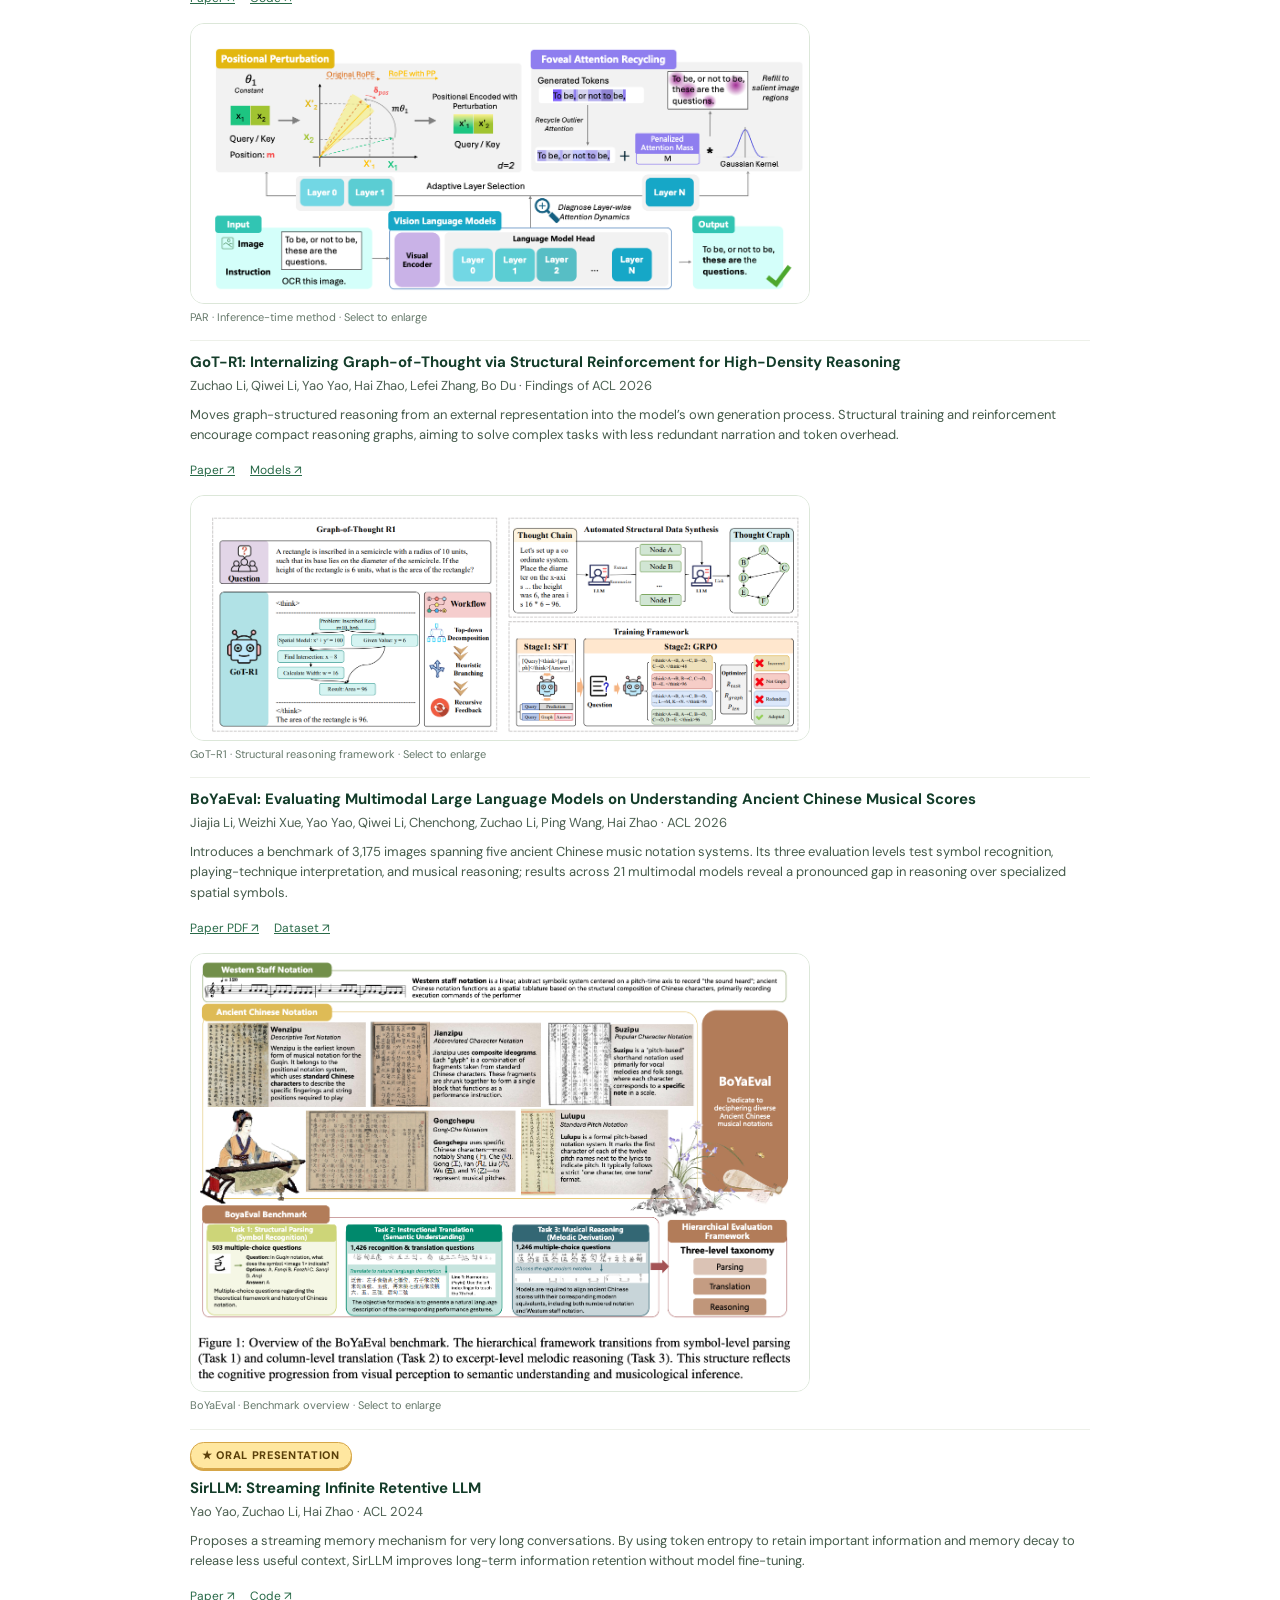
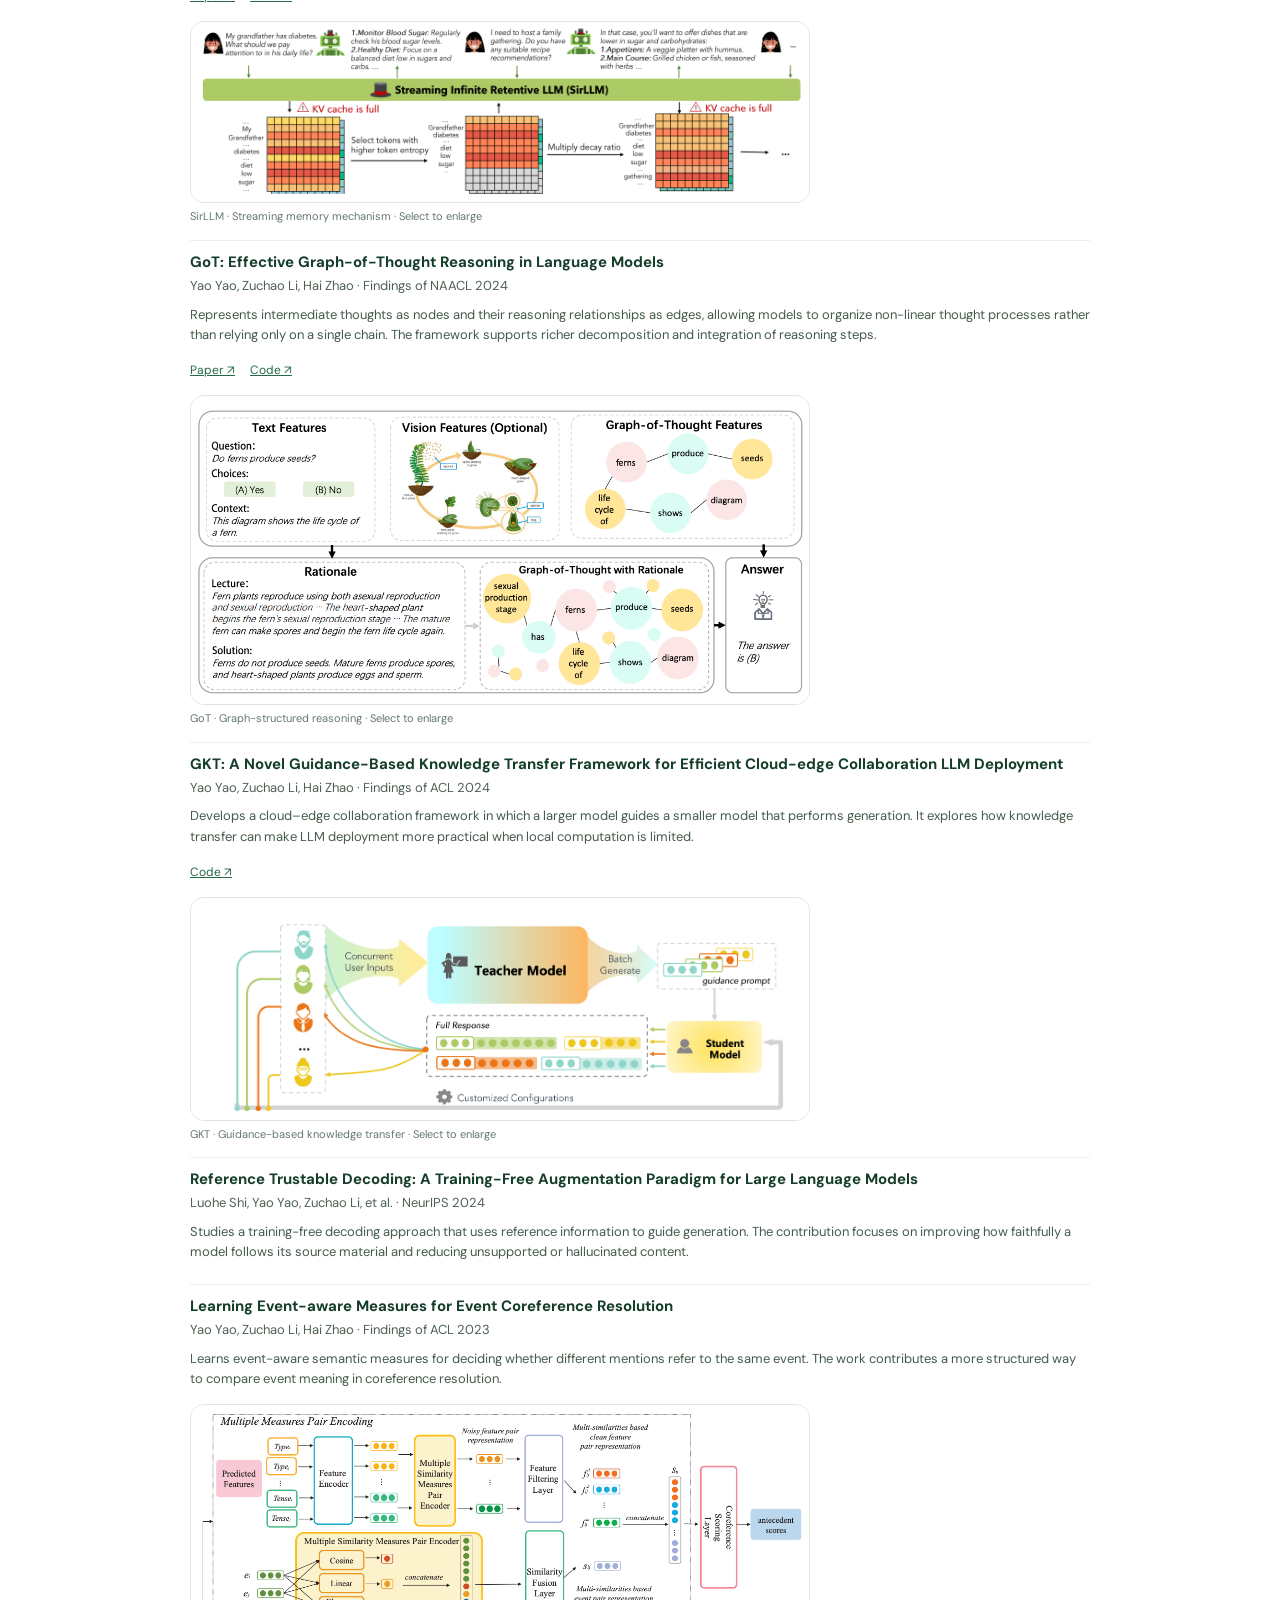
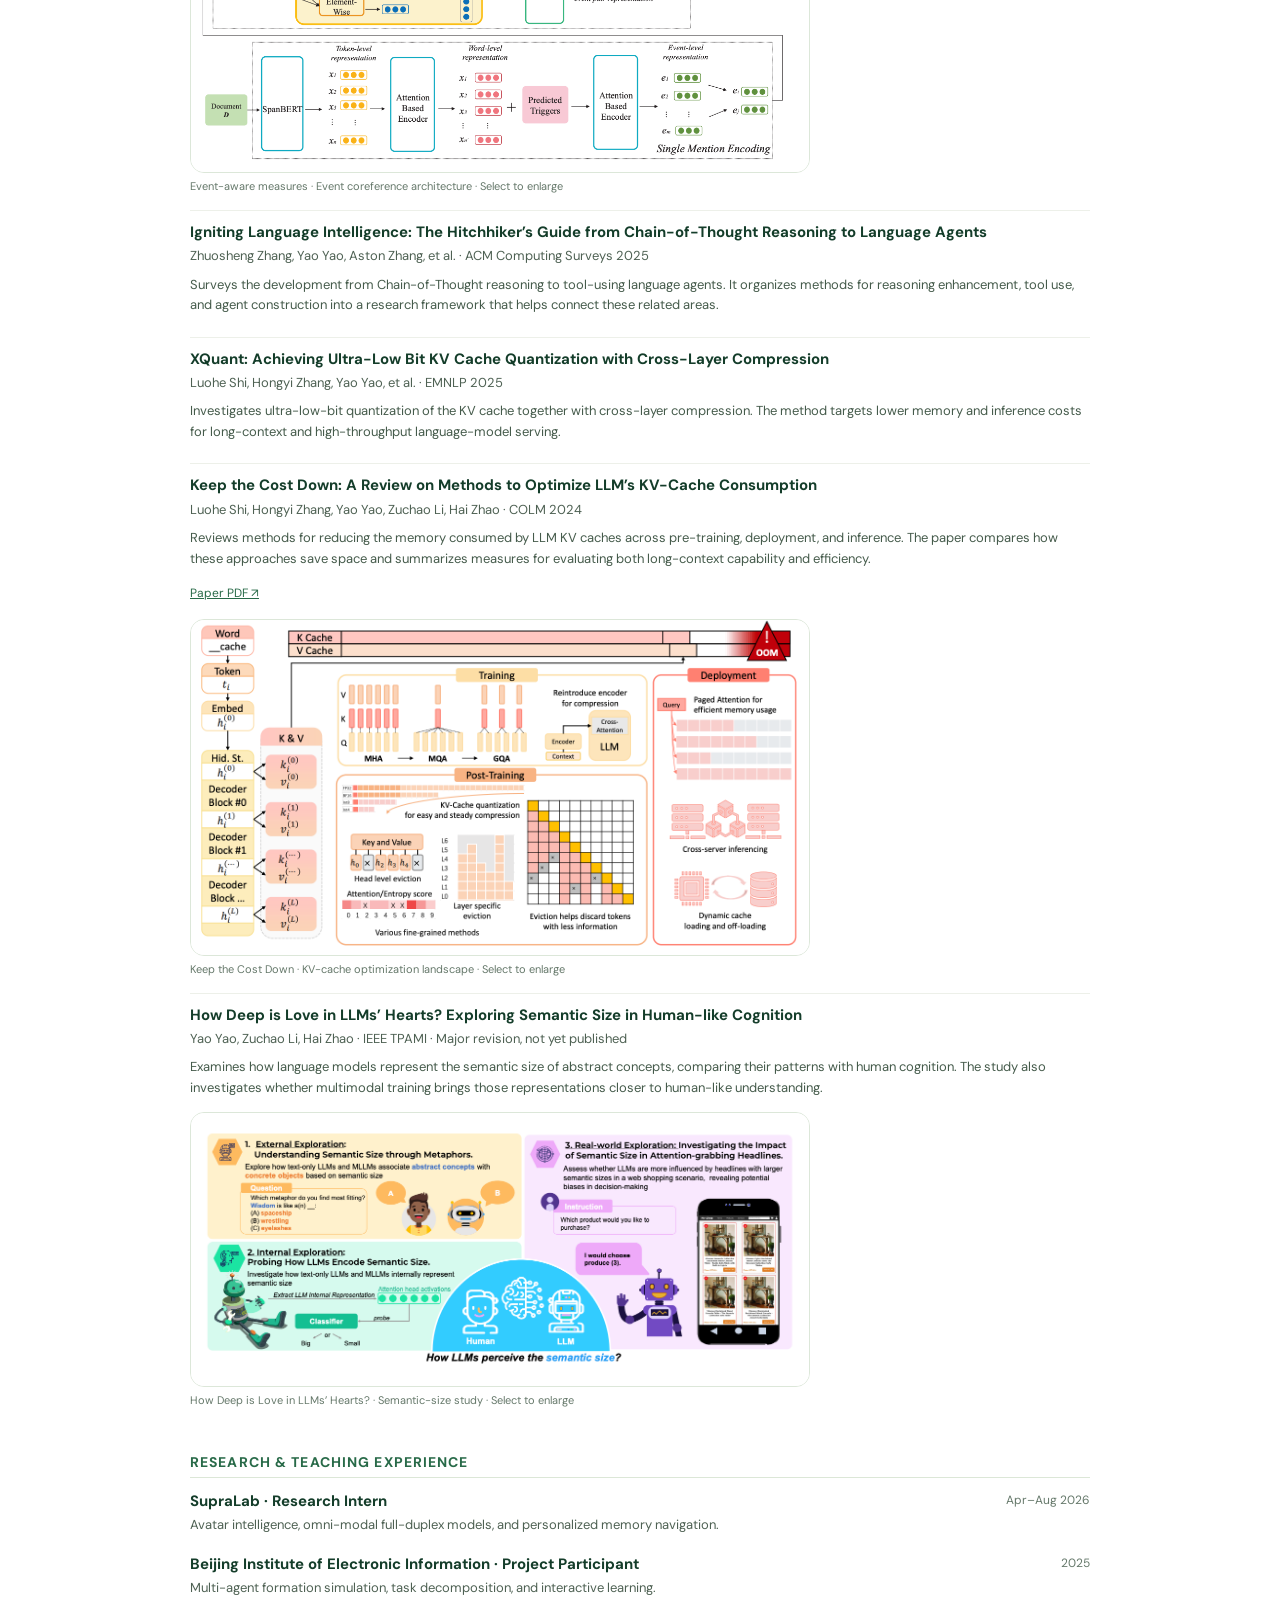
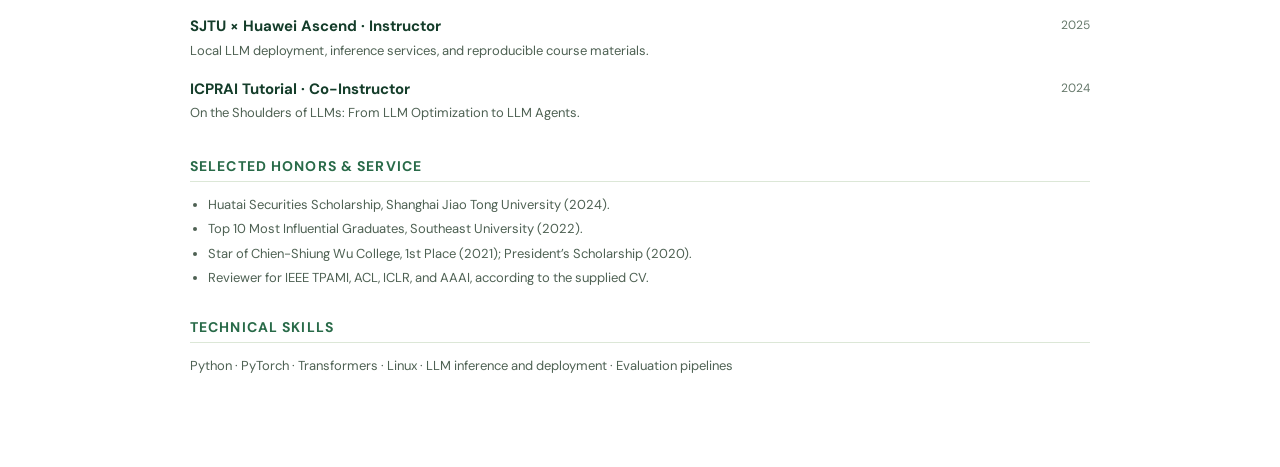
==== commit ac7d0a69: "Highlight Google Scholar citation count" ====
--- a/cv.html
+++ b/cv.html
@@ -12,6 +12,7 @@
   <main class="cv-shell" id="cv-main">
     <div class="cv-top"><div><h1>Yao Yao</h1><p>Ph.D. Candidate · Department of Computer Science and Engineering<br>Shanghai Jiao Tong University</p></div><div class="cv-toolbar"><a href="index.html">← Homepage</a><button type="button" onclick="window.print()">Print / Save PDF</button></div></div>
     <div class="cv-contact"><a href="mailto:yaoyao27@sjtu.edu.cn">yaoyao27@sjtu.edu.cn</a><a href="https://scholar.google.com/citations?user=tLMP3IkAAAAJ&amp;hl=en">Google Scholar</a><a href="https://github.com/Zoeyyao27">GitHub</a></div>
+    <a class="scholar-stat cv-scholar-stat" href="https://scholar.google.com/citations?user=tLMP3IkAAAAJ&amp;hl=en" target="_blank" rel="noopener noreferrer" aria-label="View Yao Yao's Google Scholar profile, approximately 770 or more citations as of October 2026"><span class="scholar-stat-number">770+</span><span class="scholar-stat-copy"><strong>Google Scholar citations</strong><small>Approx. as of Oct 2026 · View latest ↗</small></span></a>
     <section class="cv-section"><h2>Research</h2><p>Structured reasoning · Long-term memory · Multimodal understanding · AI agents · Reliable generation</p><p>I study how models organize reasoning, retain useful information over long contexts, and use multimodal evidence faithfully. My work spans graph-of-thought reasoning, streaming memory, training-free interventions, and interactive systems.</p></section>
     <section class="cv-section"><h2>Education</h2><div class="cv-row"><div><h3>Shanghai Jiao Tong University</h3><p>Ph.D. Candidate, Computer Science and Engineering · Advisor: Prof. Hai Zhao</p></div><time>Sep 2022–present</time></div><div class="cv-row"><div><h3>Southeast University, Chien-Shiung Wu College</h3><p>B.Eng. · Advisor: Prof. Haikun Wei</p></div><time>Sep 2018–Jun 2022</time></div></section>
     <section class="cv-section" id="publications"><h2>Publications &amp; Manuscripts</h2>
--- a/style.css
+++ b/style.css
@@ -14,3 +14,7 @@
 .pub-visual{width:min(100%,480px);margin-top:16px}.pub-visual:hover,.cv-figure a:hover,.featured-figure a:hover{border-color:#8bb46d}
 .cv-figure{width:min(100%,620px);margin:14px 0 3px}.cv-figure figcaption{color:var(--muted);font-size:11px;margin-top:5px}
 @media print{.cv-figure{display:none!important}}
+.scholar-stat{display:inline-flex;align-items:center;gap:16px;max-width:100%;padding:13px 18px;margin:0 0 18px;border:1px solid #c8dec6;border-radius:17px;background:#edf5e7;color:var(--dark);text-decoration:none;box-shadow:0 4px 0 #dcebd6;transition:transform .2s,border-color .2s}
+.scholar-stat:hover{transform:translateY(-2px);border-color:#78ae77}.scholar-stat-number{font-family:Fraunces,Georgia,serif;font-size:37px;line-height:1;font-weight:700;letter-spacing:-.06em;color:#38744a;white-space:nowrap}.scholar-stat-copy{display:flex;flex-direction:column;gap:3px;min-width:0}.scholar-stat-copy strong{font-size:13px;line-height:1.25}.scholar-stat-copy small{font-size:11px;color:#607966;line-height:1.3}.cv-scholar-stat{margin:-5px 0 13px;padding:9px 15px;box-shadow:none}.cv-scholar-stat .scholar-stat-number{font-size:30px}
+@media(max-width:480px){.scholar-stat{width:100%;gap:12px}.scholar-stat-number{font-size:33px}.scholar-stat-copy strong{font-size:12px}}
+@media print{.cv-scholar-stat{border:0;padding:0;margin:0 0 6px;background:none;box-shadow:none}.cv-scholar-stat .scholar-stat-number{font-size:22px;color:#222}.cv-scholar-stat .scholar-stat-copy small{display:none}}
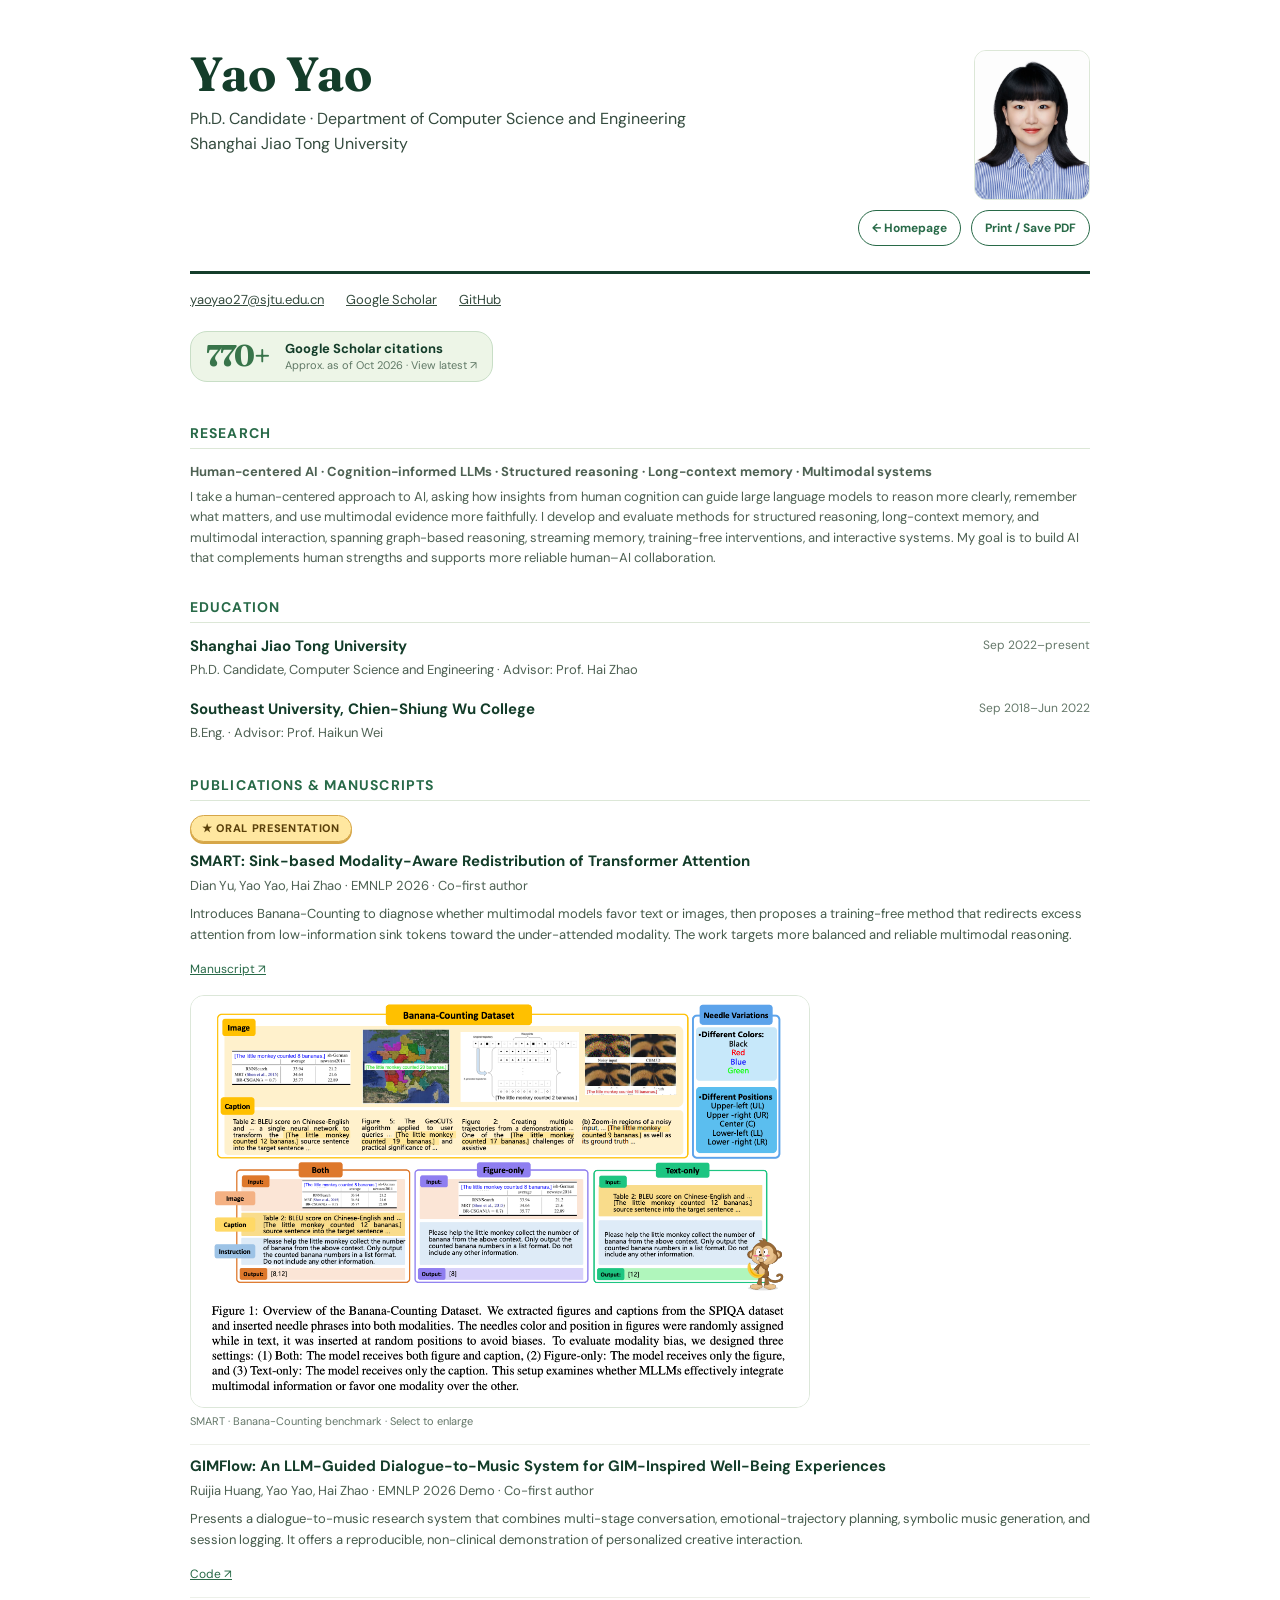
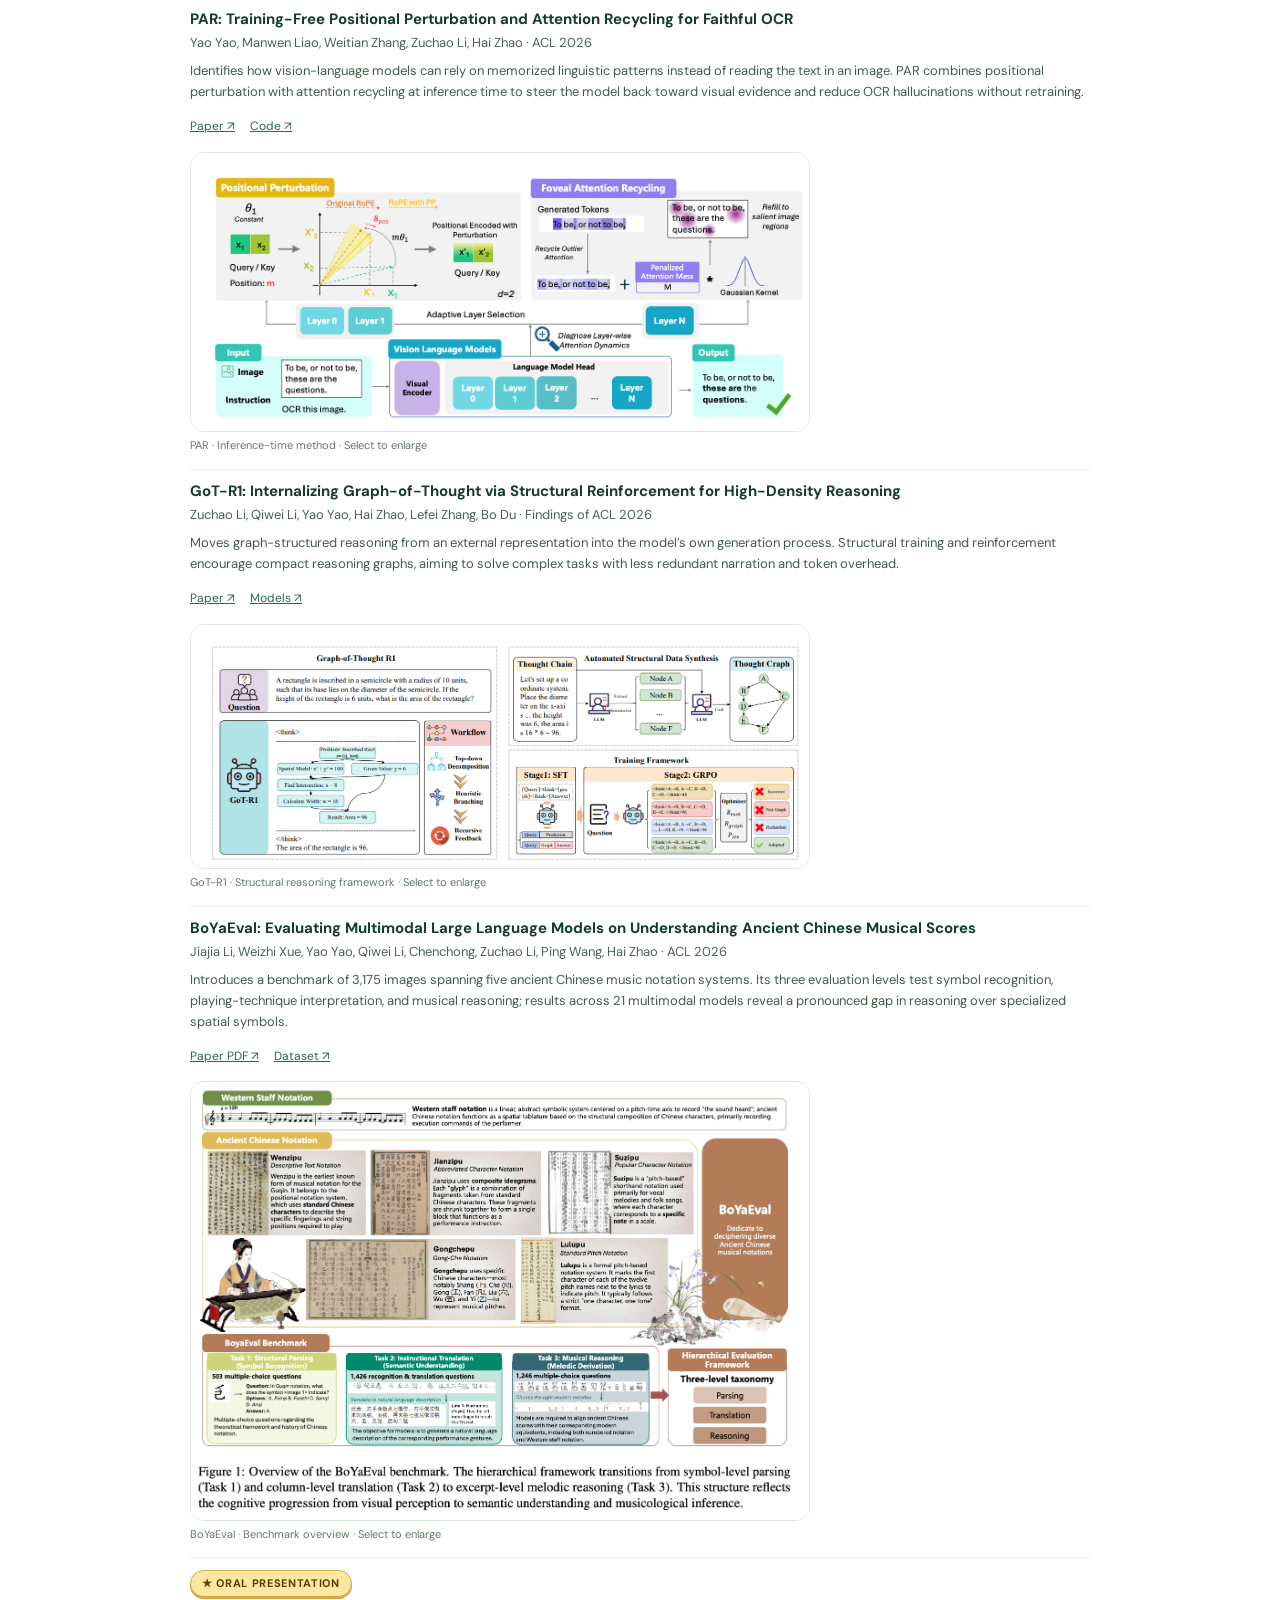
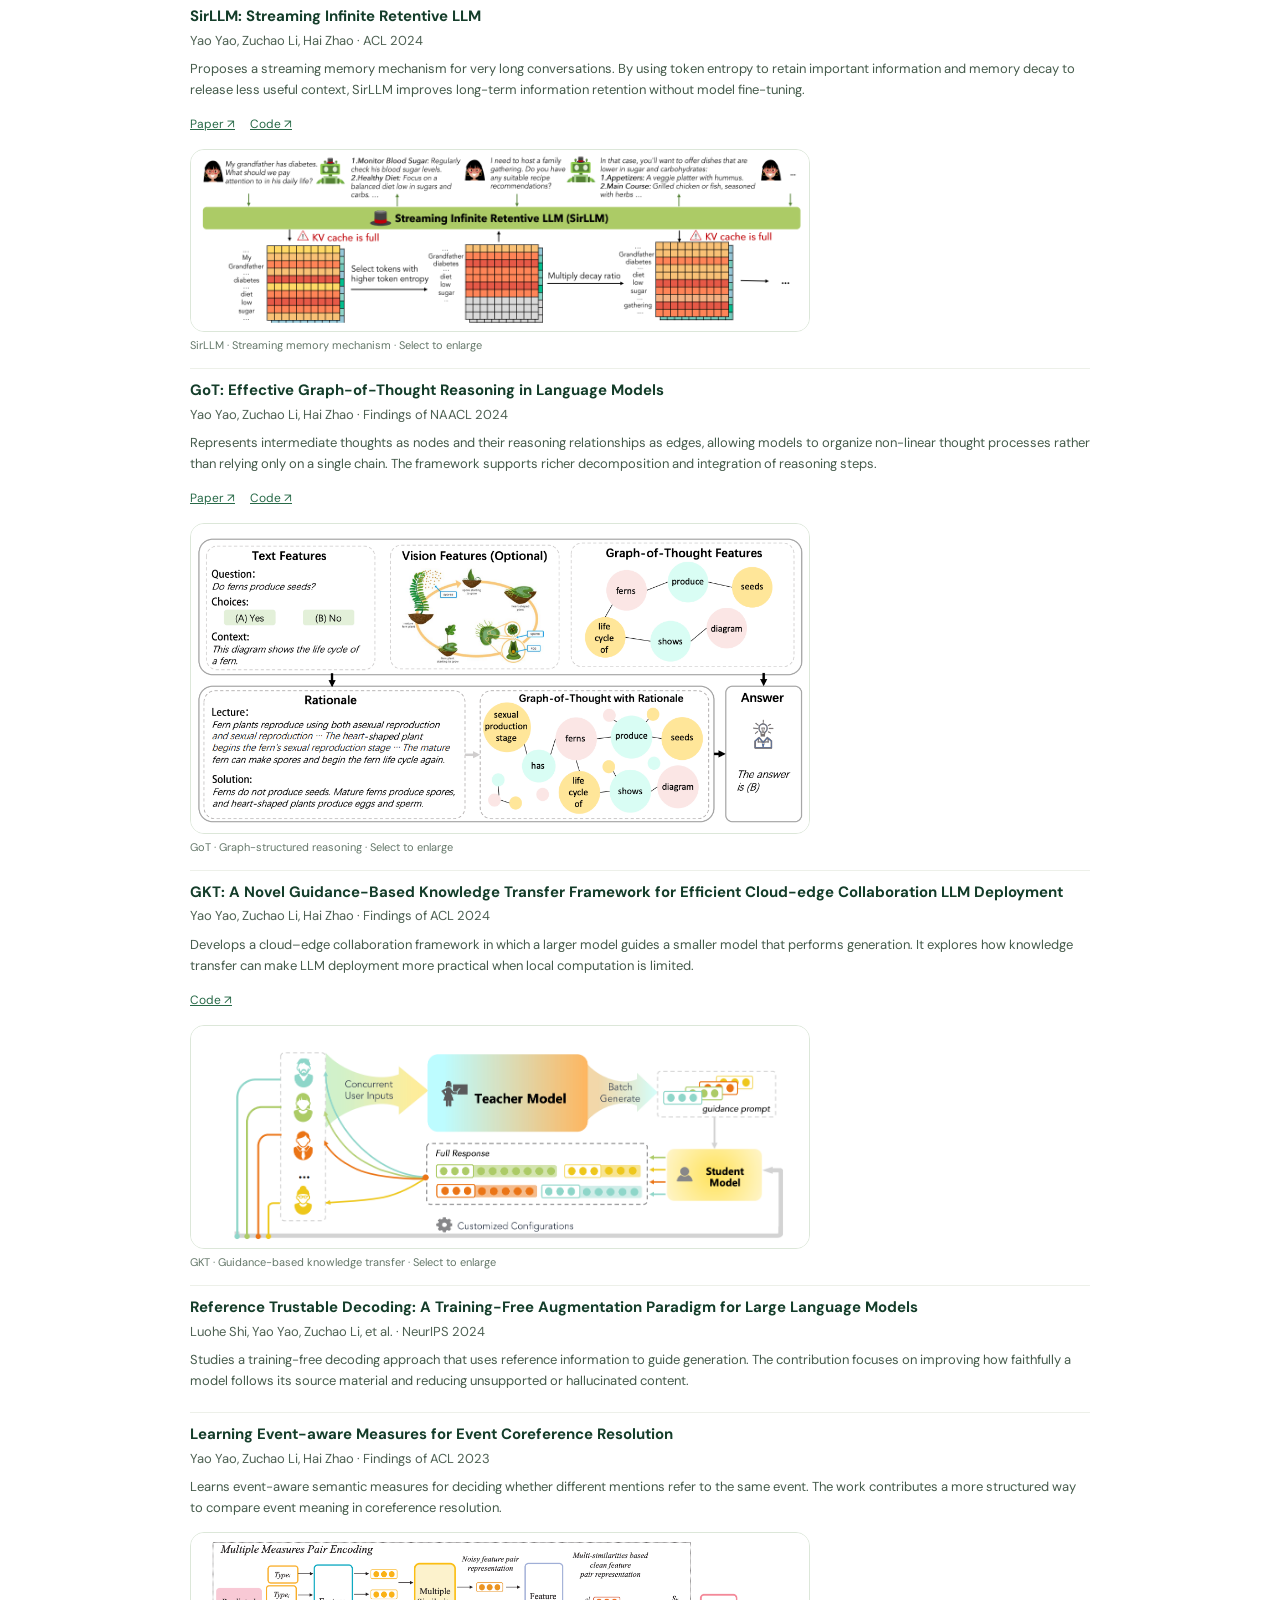
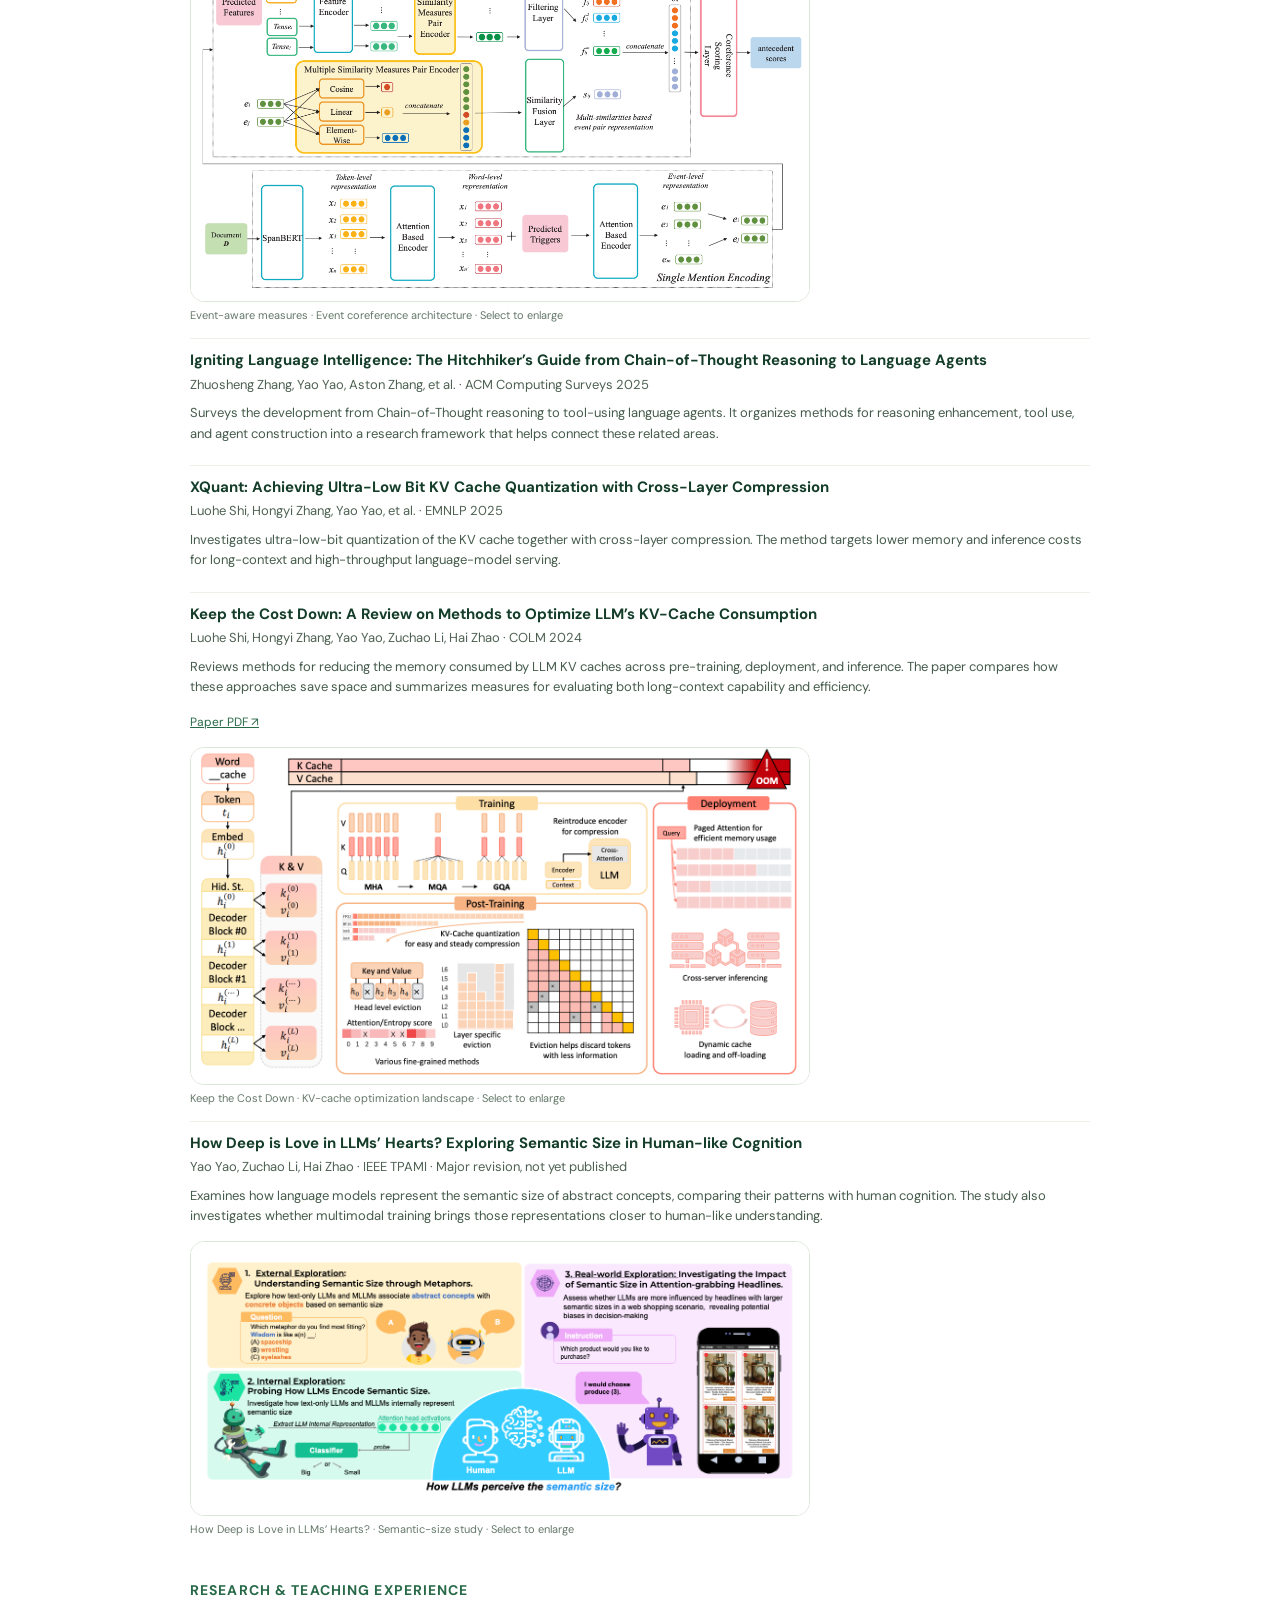
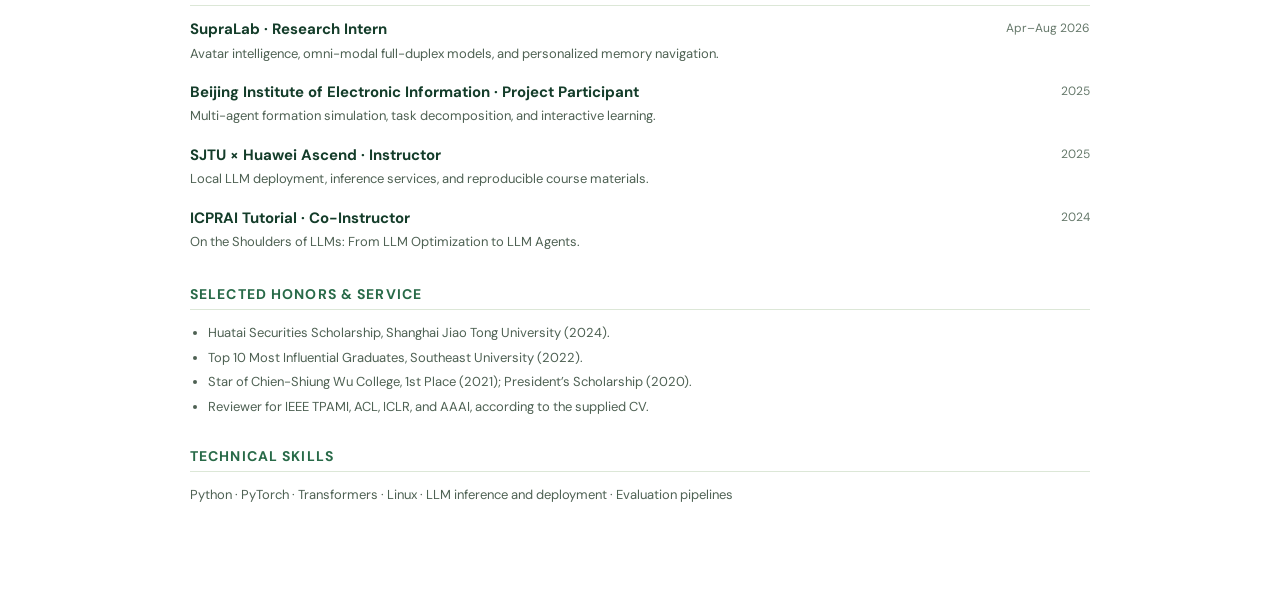
==== commit 3e4f1c07: "Add portrait and human-centered research focus to CV" ====
--- a/cv.html
+++ b/cv.html
@@ -6,14 +6,15 @@
   <meta name="description" content="Curriculum vitae of Yao Yao, Ph.D. candidate at Shanghai Jiao Tong University.">
   <title>CV · Yao Yao</title>
   <link rel="stylesheet" href="style.css">
+  <link rel="stylesheet" href="cv.css?v=20261020-human-centered">
 </head>
 <body class="cv-page">
   <a class="skip-link" href="#cv-main">Skip to CV</a>
   <main class="cv-shell" id="cv-main">
-    <div class="cv-top"><div><h1>Yao Yao</h1><p>Ph.D. Candidate · Department of Computer Science and Engineering<br>Shanghai Jiao Tong University</p></div><div class="cv-toolbar"><a href="index.html">← Homepage</a><button type="button" onclick="window.print()">Print / Save PDF</button></div></div>
+    <div class="cv-top"><div class="cv-identity"><h1>Yao Yao</h1><p>Ph.D. Candidate · Department of Computer Science and Engineering<br>Shanghai Jiao Tong University</p></div><div class="cv-top-side"><img class="cv-profile" src="assets/profile.jpg" width="1400" height="1960" alt="Professional portrait of Yao Yao"><div class="cv-toolbar"><a href="index.html">← Homepage</a><button type="button" onclick="window.print()">Print / Save PDF</button></div></div></div>
     <div class="cv-contact"><a href="mailto:yaoyao27@sjtu.edu.cn">yaoyao27@sjtu.edu.cn</a><a href="https://scholar.google.com/citations?user=tLMP3IkAAAAJ&amp;hl=en">Google Scholar</a><a href="https://github.com/Zoeyyao27">GitHub</a></div>
     <a class="scholar-stat cv-scholar-stat" href="https://scholar.google.com/citations?user=tLMP3IkAAAAJ&amp;hl=en" target="_blank" rel="noopener noreferrer" aria-label="View Yao Yao's Google Scholar profile, approximately 770 or more citations as of October 2026"><span class="scholar-stat-number">770+</span><span class="scholar-stat-copy"><strong>Google Scholar citations</strong><small>Approx. as of Oct 2026 · View latest ↗</small></span></a>
-    <section class="cv-section"><h2>Research</h2><p>Structured reasoning · Long-term memory · Multimodal understanding · AI agents · Reliable generation</p><p>I study how models organize reasoning, retain useful information over long contexts, and use multimodal evidence faithfully. My work spans graph-of-thought reasoning, streaming memory, training-free interventions, and interactive systems.</p></section>
+    <section class="cv-section"><h2>Research</h2><p class="cv-research-focus">Human-centered AI · Cognition-informed LLMs · Structured reasoning · Long-context memory · Multimodal systems</p><p>I take a human-centered approach to AI, asking how insights from human cognition can guide large language models to reason more clearly, remember what matters, and use multimodal evidence more faithfully. I develop and evaluate methods for structured reasoning, long-context memory, and multimodal interaction, spanning graph-based reasoning, streaming memory, training-free interventions, and interactive systems. My goal is to build AI that complements human strengths and supports more reliable human–AI collaboration.</p></section>
     <section class="cv-section"><h2>Education</h2><div class="cv-row"><div><h3>Shanghai Jiao Tong University</h3><p>Ph.D. Candidate, Computer Science and Engineering · Advisor: Prof. Hai Zhao</p></div><time>Sep 2022–present</time></div><div class="cv-row"><div><h3>Southeast University, Chien-Shiung Wu College</h3><p>B.Eng. · Advisor: Prof. Haikun Wei</p></div><time>Sep 2018–Jun 2022</time></div></section>
     <section class="cv-section" id="publications"><h2>Publications &amp; Manuscripts</h2>
       <div class="cv-pub"><span class="oral-badge">★ ORAL PRESENTATION</span><h3>SMART: Sink-based Modality-Aware Redistribution of Transformer Attention</h3><p>Dian Yu, Yao Yao, Hai Zhao · EMNLP 2026 · Co-first author</p><p class="cv-contribution">Introduces Banana-Counting to diagnose whether multimodal models favor text or images, then proposes a training-free method that redirects excess attention from low-information sink tokens toward the under-attended modality. The work targets more balanced and reliable multimodal reasoning.</p><a href="https://openreview.net/pdf?id=VONI2v2UzD">Manuscript ↗</a><figure class="cv-figure"><a href="assets/figures/smart.png" target="_blank" rel="noopener noreferrer" aria-label="Open SMART research figure at full size"><img src="assets/figures/smart.png" alt="SMART Banana-Counting benchmark comparing image and caption evidence" loading="lazy" width="1197" height="797"></a><figcaption>SMART · Banana-Counting benchmark · Select to enlarge</figcaption></figure></div>
--- a/style.css
+++ b/style.css
@@ -18,3 +18,18 @@
 .scholar-stat:hover{transform:translateY(-2px);border-color:#78ae77}.scholar-stat-number{font-family:Fraunces,Georgia,serif;font-size:37px;line-height:1;font-weight:700;letter-spacing:-.06em;color:#38744a;white-space:nowrap}.scholar-stat-copy{display:flex;flex-direction:column;gap:3px;min-width:0}.scholar-stat-copy strong{font-size:13px;line-height:1.25}.scholar-stat-copy small{font-size:11px;color:#607966;line-height:1.3}.cv-scholar-stat{margin:-5px 0 13px;padding:9px 15px;box-shadow:none}.cv-scholar-stat .scholar-stat-number{font-size:30px}
 @media(max-width:480px){.scholar-stat{width:100%;gap:12px}.scholar-stat-number{font-size:33px}.scholar-stat-copy strong{font-size:12px}}
 @media print{.cv-scholar-stat{border:0;padding:0;margin:0 0 6px;background:none;box-shadow:none}.cv-scholar-stat .scholar-stat-number{font-size:22px;color:#222}.cv-scholar-stat .scholar-stat-copy small{display:none}}
+.hero{grid-template-columns:minmax(0,1.12fr) minmax(0,.88fr);min-height:0;gap:70px;padding-top:72px;padding-bottom:74px}.hero-copy{min-width:0}.hero h1{font-size:clamp(60px,6vw,82px);letter-spacing:-.055em;margin:18px 0 15px}.hero-lead{font-size:17px;max-width:560px;margin:0 0 20px}.hero-credentials{max-width:580px;border-top:1px solid var(--line)}.hero-credential{display:grid;grid-template-columns:78px 1fr;gap:16px;padding:12px 0;border-bottom:1px solid var(--line)}.hero-credential>span{padding-top:3px;font-size:10px;font-weight:700;letter-spacing:.09em;text-transform:uppercase;color:var(--green)}.hero-credential p{margin:0;font-size:13px;line-height:1.55;color:#536657}.hero-credential strong{color:var(--dark);font-size:14px}.hero-actions{margin:25px 0 20px}.hero-visual{width:100%;max-width:400px}.portrait-wrap{width:100%;aspect-ratio:4/5;border-radius:23px;padding:10px;transform:none;box-shadow:0 14px 40px #193d2a18}.portrait-wrap:before{display:none}.portrait-wrap img{border-radius:15px;transform:none;object-position:center 50%}
+@media(max-width:850px){.hero{gap:30px}}
+@media(max-width:650px){.hero{flex-direction:column;align-items:stretch;gap:28px;padding-top:38px;padding-bottom:42px}.hero h1{font-size:clamp(54px,13vw,68px);margin:16px 0 12px}.hero-lead{font-size:15px}.hero-credential{grid-template-columns:66px 1fr;gap:10px}.hero-credential p{font-size:12px}.hero-credential strong{font-size:13px}.hero-visual{width:min(78%,310px);margin:0 auto}.hero-actions{margin:22px 0 18px}}
+body:not(.cv-page){--type-body:16px;--type-heading:24px;--type-display:48px;font-size:var(--type-body)}
+body:not(.cv-page) :is(.nav,.nav a,.eyebrow,.section-kicker,.hero-lead,.hero-credential>span,.hero-credential p,.hero-credential strong,.button,.social-line,.job-badge,.job-banner p,.job-banner a,.section-intro,.research-card p,.card-index,.card-tags span,.paper-type,.conference-card p,.paper-footer,.conference-note,.publication p,.pub-year,.pub-year span,.pub-links a,.more-work,.about-grid p,.about-facts span,.about-facts small,.contact-section>p,.contact-email,.footer-inner,.scholar-stat-copy strong,.scholar-stat-copy small,.oral-badge,.featured-figure figcaption,.hero-work-link,.hero-contact>div>span,.hero-contact a){font-size:var(--type-body)}
+body:not(.cv-page) :is(.brand,.research-card h3,.conference-card h3,.publication h3,.about-facts strong){font-size:var(--type-heading)}
+body:not(.cv-page) :is(.hero h1,.section h2,.emnlp-section h2,.about-section h2,.contact-section h2,.scholar-stat-number){font-size:var(--type-display)}
+.hero-contact{display:flex;align-items:center;justify-content:space-between;flex-wrap:wrap;gap:14px;padding:14px 16px;margin-top:22px;border:1px solid #c8dec6;border-radius:17px;background:#edf5e7}.hero-contact>div{display:flex;flex-direction:column;gap:2px}.hero-contact>div>span{color:var(--green);font-weight:700}.hero-contact>div>a{color:var(--dark);font-weight:700;text-decoration:underline;text-underline-offset:4px}.hero-contact .button{padding:11px 18px;gap:12px}.hero-actions{align-items:center;gap:20px;margin:18px 0}.hero-work-link{color:var(--green);font-weight:700;text-decoration:underline;text-underline-offset:4px}.hero-credential{grid-template-columns:105px 1fr}.hero-credential>span{letter-spacing:.03em}.scholar-stat-copy{gap:1px}
+@media(max-width:650px){body:not(.cv-page){--type-body:15px;--type-heading:22px;--type-display:40px}.hero-credential{grid-template-columns:84px 1fr}.hero-contact{align-items:flex-start}.hero-contact .button{width:100%}.hero-actions{gap:16px}}
+.paper-footer a{white-space:nowrap}
+@media(max-width:650px){.paper-footer{align-items:flex-start;flex-direction:column;gap:8px}}
+.hero-resources{display:flex;align-items:center;flex-wrap:wrap;gap:16px;margin-top:20px}.hero-resources .scholar-stat{margin:0}.hero-cv-link{min-height:64px;gap:12px;background:var(--paper);box-shadow:0 4px 0 #dcebd6;font-size:var(--type-body);white-space:nowrap}
+.gim-listen{margin-top:20px}.conference-card .gim-listen p{margin:0 0 10px;color:var(--dark);font-weight:700}.gim-listen-links{display:grid;grid-template-columns:repeat(2,minmax(0,1fr));gap:8px}.gim-listen-links a{display:flex;align-items:center;min-height:42px;padding:9px 12px;border:1px solid #cfdfce;border-radius:12px;background:var(--paper);color:var(--green);font-size:var(--type-body);font-weight:700;line-height:1.25}.gim-listen-links a:hover{border-color:#91b99a;background:#edf5e9}
+@media(max-width:650px){.gim-listen-links{grid-template-columns:1fr}}
+.conference-card .featured-figure{width:100%;max-width:none;margin:22px 0 0}.conference-card .featured-figure figcaption{color:var(--muted);text-align:left;line-height:1.4}
--- a/cv.css
+++ b/cv.css
@@ -0,0 +1,7 @@
+.cv-top{display:flex;align-items:flex-start;gap:24px}
+.cv-identity{min-width:0}
+.cv-top-side{display:flex;flex:0 0 auto;flex-direction:column;align-items:flex-end;gap:10px}
+.cv-profile{display:block;width:116px;height:150px;object-fit:cover;object-position:center top;border:1px solid var(--line);border-radius:12px;background:#fff}
+.cv-research-focus{font-weight:700;color:var(--dark)}
+@media(max-width:650px){.cv-shell{width:calc(100% - 32px)}.cv-top{display:grid;grid-template-columns:minmax(0,1fr) 88px;gap:14px;align-items:start}.cv-top-side{display:contents}.cv-profile{grid-column:2;grid-row:1;width:88px;height:116px}.cv-toolbar{grid-column:1/-1;grid-row:2;justify-content:flex-start;margin-top:0}.cv-top h1{font-size:34px}}
+@media print{.cv-profile{width:95px;height:126px}}
